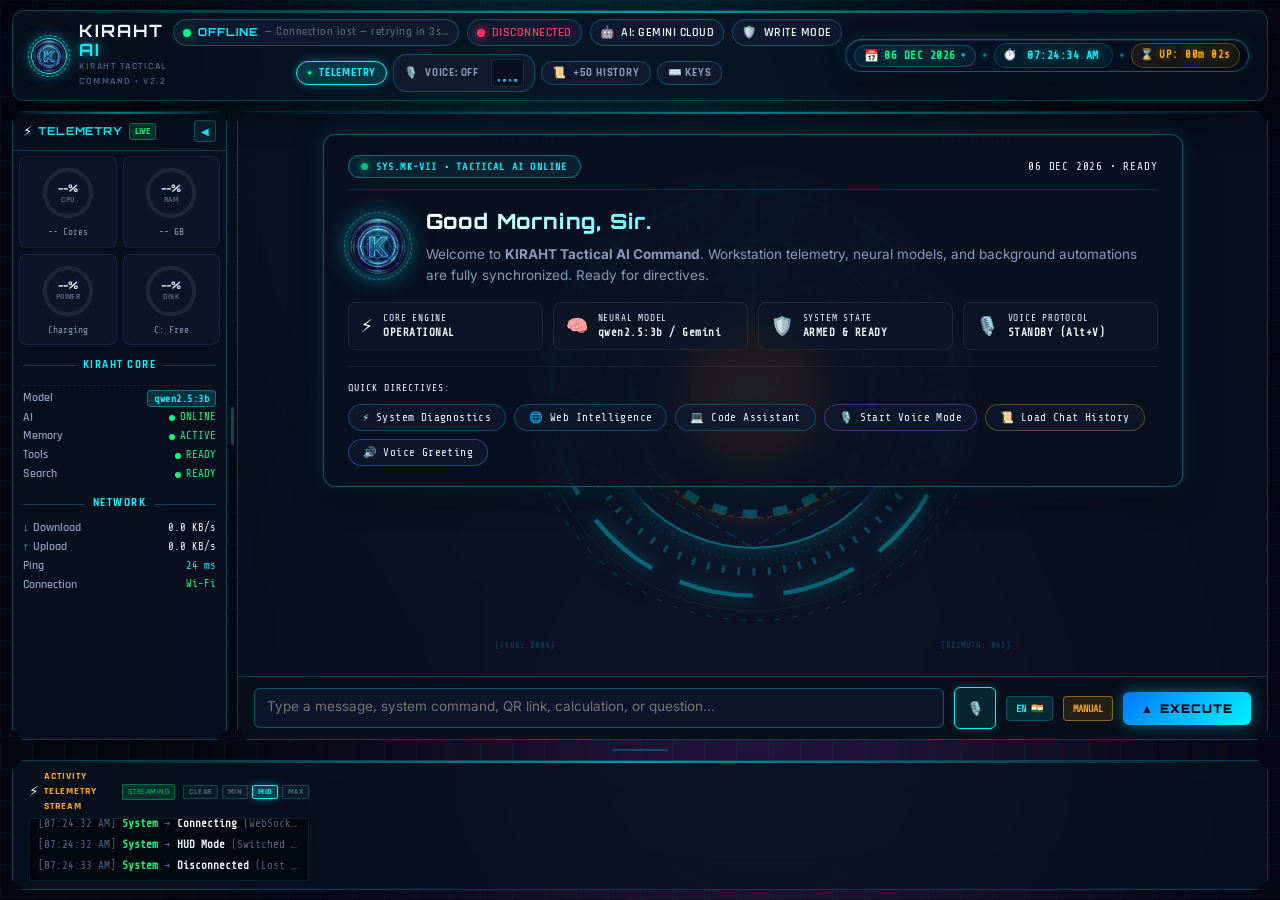
==== static/index.html @ 5a683ad3 "feat: v2.7.0 - 5 daily prayer times & reminders manager with chat alerts, logo in QR code center, gu" ====
<!DOCTYPE html>
<html lang="en">
<head>
  <meta charset="UTF-8">
  <meta name="viewport" content="width=device-width, initial-scale=1.0">
  <title>KIRAHT AI — Tactical Web HUD</title>
  <link rel="preconnect" href="https://fonts.googleapis.com">
  <link rel="preconnect" href="https://fonts.gstatic.com" crossorigin>
  <link href="https://fonts.googleapis.com/css2?family=Orbitron:wght@500;700;900&family=Rajdhani:wght@500;600;700&family=Inter:wght@300;400;500;600&family=Share+Tech+Mono&display=swap" rel="stylesheet">
  <link rel="stylesheet" href="/static/css/hud.css?v=4.0">
  <link rel="icon" type="image/png" href="/static/img/kiraht_ai_logo.png?v=4.0">
  <link rel="preload" as="image" href="/static/img/user_avatar.jpg">
</head>
<body class="cyber-hud">
  <!-- Futuristic Tactical Background -->
  <div class="hud-background">
    <div class="ambient-glow cyan-glow"></div>
    <div class="ambient-glow purple-glow"></div>
    <div class="cyber-grid"></div>
  </div>

  <div class="hud-container">
    <!-- ==================== 1. TACTICAL HEADER ==================== -->
    <header class="hud-header tactical-frame">
      <div class="header-left">
        <div class="core-logo">
          <div class="logo-image-wrap">
            <img src="/static/img/kiraht_ai_logo.png?v=4.0" alt="KIRAHT AI Logo" class="brand-logo-img">
          </div>
          <div class="logo-text">
            <h1 class="logo-title">KIRAHT <span class="accent-text">AI</span></h1>
            <span class="logo-subtitle">KIRAHT TACTICAL COMMAND • V2.2</span>
          </div>
        </div>
      </div>

      <div class="header-center">
        <!-- AI Core Status Pill -->
        <div class="status-pill" id="ai-status-pill">
          <span class="status-dot green-pulse" id="ai-status-dot"></span>
          <span class="status-state-text" id="status-state">READY</span>
          <span class="status-detail-text" id="status-detail">— Online</span>
        </div>
        <div class="status-pill" id="network-pill">
          <span class="status-dot green-pulse" id="network-dot"></span>
          <span class="status-label" id="network-status-text">ONLINE</span>
        </div>
        <div class="status-pill" id="engine-pill">
          <span class="status-icon">🤖</span>
          <span class="status-label" id="header-engine-text">AI: GEMINI CLOUD</span>
        </div>
        <div class="status-pill" id="security-pill">
          <span class="status-icon">🛡️</span>
          <span class="status-label" id="security-mode-text">WRITE MODE</span>
        </div>

        <!-- Sidebar Quick Toggles for Half-Screen / Responsive Flexibility -->
        <div class="hud-sidebar-toggles">
          <button id="toggle-telemetry-btn" class="hud-nav-toggle-btn active" title="Toggle Telemetry Sidebar (Alt+T)">
            <span class="toggle-dot">●</span> TELEMETRY
          </button>
          <button id="btn-voice-mode" class="hud-nav-toggle-btn" title="Toggle KIRAHT Voice Mode (Alt+S)">
            <span class="mode-icon">🎙️</span> <span id="nav-voice-text">VOICE: OFF</span>
            <span class="equalizer-bars" id="equalizer-bars">
              <span class="bar bar-1"></span>
              <span class="bar bar-2"></span>
              <span class="bar bar-3"></span>
              <span class="bar bar-4"></span>
            </span>
          </button>
          <div class="history-controls-group" style="display:inline-flex; align-items:center; gap:3px;">
            <button id="btn-load-history" class="hud-nav-toggle-btn" title="Load Previous 50 Chat Messages (Alt+H)">
              📜 <span id="nav-history-text">+50 HISTORY</span> <span class="nav-badge" id="nav-history-count" style="display:none; margin-left:3px; font-size:10px; background:rgba(0,243,255,0.25); padding:1px 5px; border-radius:10px; border:1px solid #00f3ff;">0</span>
            </button>
            <button id="btn-collapse-history" class="hud-nav-toggle-btn" title="Collapse/Hide 50 Past Messages" style="display:none; padding: 4px 8px; font-size: 11px;">
              ➖ 50
            </button>
          </div>
          <button id="btn-shortcuts-modal" class="hud-nav-toggle-btn" title="Tactical Keyboard Shortcuts (F1)">
            ⌨️ KEYS
          </button>
        </div>
      </div>

      <div class="header-right" id="header-right-zone">
        <div class="clock-date-pill" id="clock-date-pill">
          <!-- Module 1: Date & Interactive Calendar Dropdown Trigger -->
          <button class="pill-date-btn" id="btn-toggle-calendar" title="Click to view tactical calendar" type="button">
            <span class="pill-calendar-icon">📅</span>
            <span class="hud-date" id="hud-date">-- --- ----</span>
            <span class="pill-cal-arrow" id="pill-cal-arrow">▾</span>
          </button>

          <span class="pill-divider-dot">◆</span>

          <!-- Module 2: Live Time with ⏱️ Stopwatch Emoji -->
          <div class="pill-segment pill-time-segment" title="Current Local Time">
            <span class="pill-segment-icon">⏱️</span>
            <span class="hud-clock" id="hud-clock">--:--:-- --</span>
          </div>

          <span class="pill-divider-dot">◆</span>

          <!-- Module 3: Active Session Uptime with ⌛ Hourglass Emoji -->
          <div class="pill-segment pill-uptime-segment" title="KIRAHT Active Session Uptime">
            <span class="pill-segment-icon uptime-icon">⌛</span>
            <span class="hud-uptime-badge" id="hud-uptime">UP: 00m 00s</span>
          </div>
        </div>
      </div>
    </header>

    <!-- Micro Tactical Dropdown Calendar & Reminders/Prayer Popup (High Stack Layer) -->
    <div class="hud-calendar-popup" id="hud-calendar-popup" style="display: none;">
      <!-- Popup Header Tabs -->
      <div class="hud-popup-tab-bar">
        <button class="popup-tab-btn active" id="tab-btn-calendar" type="button">
          <span>📅</span> CALENDAR
        </button>
        <button class="popup-tab-btn" id="tab-btn-reminders" type="button">
          <span>🕌</span> PRAYER & REMINDERS
        </button>
      </div>

      <!-- TAB 1: CALENDAR VIEW -->
      <div class="popup-tab-content active" id="tab-content-calendar">
        <div class="calendar-card-header">
          <button class="cal-nav-btn" id="cal-prev-month" title="Previous Month" type="button">◀</button>
          <div class="cal-month-title-wrap">
            <span class="cal-month-title" id="cal-month-title">OCTOBER 2026</span>
          </div>
          <button class="cal-nav-btn" id="cal-next-month" title="Next Month" type="button">▶</button>
        </div>
        <div class="calendar-weekdays">
          <span>MO</span><span>TU</span><span>WE</span><span>TH</span><span>FR</span><span>SA</span><span>SU</span>
        </div>
        <div class="calendar-days-grid" id="cal-days-grid">
          <!-- Dynamically populated days -->
        </div>
        <div class="calendar-card-footer">
          <button class="cal-today-btn" id="cal-btn-today" title="Jump to today" type="button">TODAY</button>
          <span class="cal-today-text" id="cal-today-text">-- --- ----</span>
        </div>
      </div>

      <!-- TAB 2: 5 PRAYER TIMES & REMINDERS VIEW -->
      <div class="popup-tab-content" id="tab-content-reminders">
        <!-- 5 Prayer Times Section -->
        <div class="reminders-section">
          <div class="reminders-section-title">
            <span>🕌</span> 5 DAILY PRAYER TIMES
          </div>
          <div class="prayer-times-list" id="prayer-times-list">
            <!-- Dynamic prayer rows -->
          </div>
          <button class="btn-save-prayers" id="btn-save-prayers" type="button">
            💾 SAVE PRAYER SCHEDULE
          </button>
        </div>

        <!-- Custom Events & Reminders Section -->
        <div class="reminders-section custom-reminders-section">
          <div class="reminders-section-title">
            <span>⏰</span> UPCOMING REMINDERS & EVENTS
          </div>
          <div class="custom-reminders-list" id="custom-reminders-list">
            <!-- Dynamic custom reminders list -->
          </div>
          <div class="add-reminder-form">
            <input type="text" id="new-rem-title" class="rem-input-text" placeholder="Reminder / Event title..." maxlength="60">
            <div class="add-rem-row">
              <input type="time" id="new-rem-time" class="rem-input-time" value="10:00">
              <button class="btn-add-reminder" id="btn-add-reminder" type="button">➕ ADD EVENT</button>
            </div>
          </div>
        </div>
      </div>
    </div>

    <!-- ==================== 2. MAIN HUD VIEW (3 RESIZABLE COLUMNS) ==================== -->
    <main class="hud-main" id="hud-main">
      <!-- LEFT: RESIZABLE & COLLAPSIBLE TELEMETRY PANEL -->
      <aside class="panel left-panel tactical-frame" id="telemetry-panel">
        <div class="panel-header compact-header">
          <div class="panel-header-title-wrap">
            <span class="panel-icon">⚡</span>
            <h2 class="panel-title">TELEMETRY</h2>
            <span class="live-pulse-badge">LIVE</span>
          </div>
          <button class="panel-collapse-btn" id="btn-collapse-telemetry" title="Collapse Telemetry (Alt+T)">◀</button>
        </div>

        <div class="telemetry-scroll-body">
          <!-- 1. GAUGES: [ CPU ] [ RAM ] / [ POWER ] [ DISK ] -->
          <div class="telemetry-dials-grid">
            <!-- CPU Circular Dial -->
            <div class="circular-gauge-card" title="CPU Load">
              <div class="gauge-svg-wrap">
                <svg class="circular-meter" viewBox="0 0 100 100">
                  <circle class="meter-bg" cx="50" cy="50" r="40"></circle>
                  <circle class="meter-fill meter-cyan" id="cpu-circle" cx="50" cy="50" r="40" stroke-dasharray="251.2" stroke-dashoffset="251.2"></circle>
                </svg>
                <div class="gauge-inner">
                  <span class="gauge-val" id="cpu-percent">--%</span>
                  <span class="gauge-label">CPU</span>
                </div>
              </div>
              <div class="gauge-sub" id="cpu-subtext">-- Cores</div>
            </div>

            <!-- RAM Circular Dial -->
            <div class="circular-gauge-card" title="RAM Utilization">
              <div class="gauge-svg-wrap">
                <svg class="circular-meter" viewBox="0 0 100 100">
                  <circle class="meter-bg" cx="50" cy="50" r="40"></circle>
                  <circle class="meter-fill meter-purple" id="ram-circle" cx="50" cy="50" r="40" stroke-dasharray="251.2" stroke-dashoffset="251.2"></circle>
                </svg>
                <div class="gauge-inner">
                  <span class="gauge-val" id="ram-percent">--%</span>
                  <span class="gauge-label">RAM</span>
                </div>
              </div>
              <div class="gauge-sub" id="ram-subtext">-- GB</div>
            </div>

            <!-- POWER Circular Dial -->
            <div class="circular-gauge-card" title="Power & Battery Status">
              <div class="gauge-svg-wrap">
                <svg class="circular-meter" viewBox="0 0 100 100">
                  <circle class="meter-bg" cx="50" cy="50" r="40"></circle>
                  <circle class="meter-fill meter-green" id="bat-circle" cx="50" cy="50" r="40" stroke-dasharray="251.2" stroke-dashoffset="251.2"></circle>
                </svg>
                <div class="gauge-inner">
                  <span class="gauge-val" id="battery-percent">--%</span>
                  <span class="gauge-label">POWER</span>
                </div>
              </div>
              <div class="gauge-sub" id="battery-subtext">Charging</div>
            </div>

            <!-- DISK Storage Dial -->
            <div class="circular-gauge-card" title="Drive Storage">
              <div class="gauge-svg-wrap">
                <svg class="circular-meter" viewBox="0 0 100 100">
                  <circle class="meter-bg" cx="50" cy="50" r="40"></circle>
                  <circle class="meter-fill meter-amber" id="disk-circle" cx="50" cy="50" r="40" stroke-dasharray="251.2" stroke-dashoffset="251.2"></circle>
                </svg>
                <div class="gauge-inner">
                  <span class="gauge-val" id="disk-percent">--%</span>
                  <span class="gauge-label">DISK</span>
                </div>
              </div>
              <div class="gauge-sub" id="disk-subtext">C: Free</div>
            </div>
          </div>

          <!-- DIVIDER: KIRAHT CORE -->
          <div class="hud-telem-divider">
            <span class="divider-text">KIRAHT CORE</span>
          </div>

          <!-- 2. KIRAHT CORE SECTION -->
          <div class="telem-stats-section core-stats-section">
            <div class="telem-stat-row model-stat-row">
              <span class="stat-name">Model</span>
              <span class="stat-value model-badge-tag" id="core-model-name">qwen2.5:3b</span>
            </div>
            <div class="telem-stat-row">
              <span class="stat-name">AI</span>
              <span class="stat-value text-green" id="core-ai-status"><span class="telem-dot-mini green-pulse"></span> ONLINE</span>
            </div>
            <div class="telem-stat-row">
              <span class="stat-name">Memory</span>
              <span class="stat-value text-green" id="core-mem-status"><span class="telem-dot-mini green-pulse"></span> ACTIVE</span>
            </div>
            <div class="telem-stat-row">
              <span class="stat-name">Tools</span>
              <span class="stat-value text-green" id="core-tools-status"><span class="telem-dot-mini green-pulse"></span> READY</span>
            </div>
            <div class="telem-stat-row">
              <span class="stat-name">Search</span>
              <span class="stat-value text-green" id="core-search-status"><span class="telem-dot-mini green-pulse"></span> READY</span>
            </div>
          </div>

          <!-- DIVIDER: NETWORK -->
          <div class="hud-telem-divider">
            <span class="divider-text">NETWORK</span>
          </div>

          <!-- 3. NETWORK SECTION -->
          <div class="telem-stats-section">
            <div class="telem-stat-row">
              <span class="stat-name"><span class="stat-arrow arrow-down">↓</span> Download</span>
              <span class="stat-value" id="net-download">0.0 KB/s</span>
            </div>
            <div class="telem-stat-row">
              <span class="stat-name"><span class="stat-arrow arrow-up">↑</span> Upload</span>
              <span class="stat-value" id="net-upload">0.0 KB/s</span>
            </div>
            <div class="telem-stat-row">
              <span class="stat-name">Ping</span>
              <span class="stat-value text-cyan" id="net-ping">24 ms</span>
            </div>
            <div class="telem-stat-row">
              <span class="stat-name">Connection</span>
              <span class="stat-value text-green" id="net-connection">Wi-Fi</span>
            </div>
          </div>
        </div>
      </aside>

      <!-- RESIZER: LEFT SPLITTER -->
      <div class="panel-resizer resizer-left" id="resizer-left" title="Drag to resize Telemetry panel (Double-click to reset)">
        <div class="resizer-bar"></div>
      </div>

      <!-- CENTER: PRIMARY CHAT HERO (FULL HEIGHT, CLEANED) -->
      <section class="panel center-panel tactical-frame" id="center-panel">
        <!-- Chat Viewport Wrapper -->
        <div class="chat-viewport-wrapper">
          <!-- ==================== 3D RUNNING / ROLLING KIRAHT ARC REACTOR ==================== -->
          <div class="kiraht-reactor-core boot-spin-in" id="reactor-core">
            <!-- Outer HUD Reticle Coordinates & Brackets -->
            <div class="reactor-hud-brackets">
              <span class="hud-tag top-left">[SYS.MK-VII]</span>
              <span class="hud-tag top-right">[360° RETICLE]</span>
              <span class="hud-tag btm-left">[FLUX: 100%]</span>
              <span class="hud-tag btm-right">[AZIMUTH: 045]</span>
            </div>

            <!-- Authentic SVG Holographic Concentric Rings -->
            <svg class="reactor-svg-rings" viewBox="0 0 500 500">
              <defs>
                <radialGradient id="reactor-core-glow" cx="50%" cy="50%" r="50%">
                  <stop offset="0%" stop-color="#ff7700" stop-opacity="0.95" />
                  <stop offset="25%" stop-color="#ffaa00" stop-opacity="0.65" />
                  <stop offset="55%" stop-color="#0088ff" stop-opacity="0.35" />
                  <stop offset="80%" stop-color="#0044aa" stop-opacity="0.12" />
                  <stop offset="100%" stop-color="#000000" stop-opacity="0" />
                </radialGradient>
                <filter id="glow-cyan" x="-20%" y="-20%" width="140%" height="140%">
                  <feGaussianBlur stdDeviation="4" result="blur" />
                  <feMerge>
                    <feMergeNode in="blur" />
                    <feMergeNode in="SourceGraphic" />
                  </feMerge>
                </filter>
              </defs>

              <!-- Layer 1: Outermost Concentric Tech Circle -->
              <circle cx="250" cy="250" r="236" class="svg-ring ring-outer-dashed" />
              <circle cx="250" cy="250" r="226" class="svg-ring ring-outer-thin" />

              <!-- Layer 2: 12-Segmented Heavy Power Arcs (Clockwise) -->
              <circle cx="250" cy="250" r="210" class="svg-ring ring-power-segments" />

              <!-- Layer 3: Radar Azimuth 72-Tick Dial (Counter-Clockwise) -->
              <circle cx="250" cy="250" r="185" class="svg-ring ring-radar-ticks" />
              <circle cx="250" cy="250" r="172" class="svg-ring ring-hash-marks" />

              <!-- Layer 4: Geometric Hexagonal Circuit Ring -->
              <polygon points="250,90 388,170 388,330 250,410 112,330 112,170" class="svg-poly ring-hex-circuit" />

              <!-- Layer 5: High-Speed Inner Turbine Teeth -->
              <circle cx="250" cy="250" r="125" class="svg-ring ring-turbine-teeth" />

              <!-- Sweeping Radar Scanner Beam -->
              <line x1="250" y1="250" x2="250" y2="24" class="radar-scan-line" />
            </svg>

            <!-- 3D Perspective Gyro Gimbal Stage (Tilted Rolling Rings) -->
            <div class="reactor-3d-gyro-stage">
              <div class="gyro-ring gyro-ring-outer"></div>
              <div class="gyro-ring gyro-ring-inner"></div>
            </div>

            <!-- Central Arc Reactor Epicenter (Audio Reactive Core) -->
            <div class="reactor-epicenter" id="reactor-epicenter">
              <div class="epicenter-voice-waves" id="epicenter-voice-waves">
                <div class="voice-wave-ring wave-1"></div>
                <div class="voice-wave-ring wave-2"></div>
                <div class="voice-wave-ring wave-3"></div>
              </div>
              <div class="epicenter-plasma-core" id="epicenter-plasma-core"></div>
              <div class="epicenter-pulse-ring" id="epicenter-pulse-ring"></div>
              <div class="epicenter-text-badge">
                <span class="core-symbol" id="core-symbol">⚡</span>
                <span class="core-title">KIRAHT</span>
                <span class="core-subtitle" id="core-subtitle">ARC REACTOR</span>
                <span class="core-status" id="core-status-text">SYS: ONLINE</span>
              </div>
            </div>
          </div>

          <!-- Foreground Chat Messages (Floats over the Core with Glass Backing) -->
          <div class="chat-viewport" id="chat-viewport">
            <!-- Tactical Holographic Welcome Hero Container -->
            <div class="tactical-welcome-hero" id="tactical-welcome-hero">
              <!-- Header with Tactical System Badge & Time -->
              <div class="welcome-header">
                <div class="welcome-badge">
                  <span class="welcome-pulse-dot"></span>
                  <span class="welcome-badge-text">SYS.MK-VII • TACTICAL AI ONLINE</span>
                </div>
                <div class="welcome-time-tag" id="welcome-live-date">TACTICAL HUD OPERATIONAL</div>
              </div>

              <!-- Main Hero Greeting -->
              <div class="welcome-main">
                <div class="welcome-avatar-wrap">
                  <img src="/static/img/kiraht_ai_logo.png?v=4.0" class="welcome-avatar-img" alt="KIRAHT Core">
                  <div class="welcome-avatar-glow"></div>
                </div>
                <div class="welcome-intro">
                  <h2 class="welcome-title" id="welcome-greeting-title">Good Evening, Sir.</h2>
                  <p class="welcome-desc">
                    Welcome to <strong class="text-cyan">KIRAHT Tactical AI Command</strong>. Workstation telemetry, neural models, and background automations are fully synchronized. Ready for directives.
                  </p>
                </div>
              </div>

              <!-- Readiness Telemetry Micro-Cards -->
              <div class="welcome-readiness-grid">
                <div class="readiness-card">
                  <span class="readiness-icon">⚡</span>
                  <div class="readiness-info">
                    <span class="readiness-label">Core Engine</span>
                    <span class="readiness-val text-green">OPERATIONAL</span>
                  </div>
                </div>
                <div class="readiness-card">
                  <span class="readiness-icon">🧠</span>
                  <div class="readiness-info">
                    <span class="readiness-label">Neural Model</span>
                    <span class="readiness-val text-cyan" id="welcome-active-model">qwen2.5:3b / Gemini</span>
                  </div>
                </div>
                <div class="readiness-card">
                  <span class="readiness-icon">🛡️</span>
                  <div class="readiness-info">
                    <span class="readiness-label">System State</span>
                    <span class="readiness-val text-green">ARMED &amp; READY</span>
                  </div>
                </div>
                <div class="readiness-card">
                  <span class="readiness-icon">🎙️</span>
                  <div class="readiness-info">
                    <span class="readiness-label">Voice Protocol</span>
                    <span class="readiness-val text-purple">STANDBY (Alt+V)</span>
                  </div>
                </div>
              </div>

              <!-- Interactive Tactical Quick Launch Chips -->
              <div class="welcome-actions-wrap">
                <span class="welcome-actions-label">QUICK DIRECTIVES:</span>
                <div class="welcome-chips-container">
                  <button class="welcome-chip" type="button" data-prompt="Run full system hardware diagnostics and report status.">
                    <span>⚡ System Diagnostics</span>
                  </button>
                  <button class="welcome-chip" type="button" data-prompt="Search the web for latest AI and technology news today.">
                    <span>🌐 Web Intelligence</span>
                  </button>
                  <button class="welcome-chip" type="button" data-prompt="Help me review and debug the code in my current workspace.">
                    <span>💻 Code Assistant</span>
                  </button>
                  <button class="welcome-chip chip-voice" type="button" id="welcome-chip-voice">
                    <span>🎙️ Start Voice Mode</span>
                  </button>
                  <button class="welcome-chip chip-history" type="button" id="welcome-chip-history">
                    <span>📜 Load Chat History</span>
                  </button>
                  <button class="welcome-chip chip-audio" type="button" id="welcome-chip-audio" title="Play Voice Greeting aloud">
                    <span>🔊 Voice Greeting</span>
                  </button>
                </div>
              </div>
            </div>
          </div>

          <!-- Floating Scroll-To-Bottom Button (ChatGPT Style ↓) -->
          <button class="chat-scroll-bottom-btn" id="btn-scroll-bottom" title="Scroll to bottom" style="display: none;">
            <span class="scroll-arrow">↓</span>
          </button>

          <!-- ==================== CENTRAL VOICE INTERFACE (VOICE MODE) ==================== -->
          <div class="central-voice-interface" id="central-voice-interface" style="display:none;">
            <!-- Top Voice HUD Tag -->
            <div class="voice-hud-header">
              <div class="voice-mode-badge">
                <span class="voice-badge-icon">🎙️</span>
                <span class="voice-badge-text">KIRAHT VOICE SYSTEM</span>
              </div>
              <div class="voice-engine-selector" title="Choose Voice Recognition Engine">
                <select id="voice-engine-select" class="voice-lang-select voice-engine-select">
                  <option value="offline" selected>⚡ Offline Whisper (Local / Brave)</option>
                  <option value="web_speech">🌐 Cloud Web Speech</option>
                </select>
              </div>
              <div class="voice-lang-selector" title="Select Speech Recognition Accent / Language">
                <select id="voice-lang-select" class="voice-lang-select">
                  <option value="en-IN" selected>🌐 EN-IN (India / Tanglish)</option>
                  <option value="en-US">🌐 EN-US (United States)</option>
                  <option value="ta-IN">🌐 TA-IN (Tamil / தமிழ்)</option>
                  <option value="en-GB">🌐 EN-GB (United Kingdom)</option>
                </select>
              </div>
              <div class="voice-audio-status" id="voice-audio-status">VOICE ENGINE READY</div>
            </div>

            <!-- Voice State Pipeline: IDLE -> LISTENING -> PROCESSING -> SPEAKING -->
            <div class="voice-state-pipeline" id="voice-state-pipeline">
              <div class="pipeline-step step-idle active" id="pipeline-idle">
                <div class="step-indicator-ring">
                  <span class="step-dot"></span>
                </div>
                <div class="step-meta">
                  <span class="step-number">01</span>
                  <span class="step-label">IDLE</span>
                </div>
              </div>
              <div class="pipeline-flow-arrow">➔</div>
              <div class="pipeline-step step-listening" id="pipeline-listening">
                <div class="step-indicator-ring">
                  <span class="step-dot"></span>
                </div>
                <div class="step-meta">
                  <span class="step-number">02</span>
                  <span class="step-label">LISTENING</span>
                </div>
              </div>
              <div class="pipeline-flow-arrow">➔</div>
              <div class="pipeline-step step-processing" id="pipeline-processing">
                <div class="step-indicator-ring">
                  <span class="step-dot"></span>
                </div>
                <div class="step-meta">
                  <span class="step-number">03</span>
                  <span class="step-label">PROCESSING</span>
                </div>
              </div>
              <div class="pipeline-flow-arrow">➔</div>
              <div class="pipeline-step step-speaking" id="pipeline-speaking">
                <div class="step-indicator-ring">
                  <span class="step-dot"></span>
                </div>
                <div class="step-meta">
                  <span class="step-number">04</span>
                  <span class="step-label">SPEAKING</span>
                </div>
              </div>
            </div>

            <!-- Dynamic Voice Live Readout Cards (Holographic user speech & KIRAHT response) -->
            <div class="voice-live-readout" id="voice-live-readout">
              <div class="live-speech-card user-speech-card" id="user-speech-card">
                <div class="speech-card-header">
                  <span class="speech-actor-icon">👤</span>
                  <span class="speech-actor-name">YOU SPOKE</span>
                  <span class="speech-live-tag" id="user-speech-status">IDLE</span>
                </div>
                <div class="speech-card-body" id="voice-user-text">
                  "Say 'Open WhatsApp', 'Open Chrome', or 'Search YouTube for [query]'..."
                </div>
              </div>

              <div class="live-speech-card kiraht-speech-card" id="kiraht-speech-card">
                <div class="speech-card-header">
                  <span class="speech-actor-icon">⚡</span>
                  <span class="speech-actor-name">KIRAHT RESPONSE</span>
                  <span class="speech-live-tag" id="kiraht-speech-status">READY</span>
                </div>
                <div class="speech-card-body" id="voice-kiraht-text">
                  "Online and listening, Sir. Voice interface engaged."
                </div>
              </div>
            </div>

            <!-- Central Voice Tactical Control Bar -->
            <div class="voice-tactical-controls" id="voice-tactical-controls">
              <button class="voice-action-btn btn-mic-toggle active" id="btn-central-mic" title="Toggle Microphone (Alt+V)">
                <span class="action-btn-icon">🎙️</span>
                <span class="action-btn-text" id="central-mic-text">MIC ACTIVE</span>
                <span class="btn-ripple-wave"></span>
              </button>
              <button class="voice-action-btn btn-voice-interrupt" id="btn-central-interrupt" title="Interrupt KIRAHT / Stop (Esc)">
                <span class="action-btn-icon">⏹</span>
                <span class="action-btn-text">INTERRUPT</span>
              </button>
              <button class="voice-action-btn btn-voice-test" id="btn-voice-test" title="Self-Test Audio Speakers & Speech Synthesis">
                <span class="action-btn-icon">🔊</span>
                <span class="action-btn-text">AUDIO TEST</span>
              </button>
              <button class="voice-action-btn btn-return-chat" id="btn-return-chat" title="Switch to Normal Chat Mode">
                <span class="action-btn-icon">💬</span>
                <span class="action-btn-text">CHAT MODE</span>
              </button>
            </div>
          </div>
        </div>

        <!-- Chat Input Form (Shown in Chat Mode, hidden/minimized in Voice Mode) -->
        <div class="chat-input-bar" id="chat-input-bar">
          <textarea
            id="chat-input"
            class="chat-textarea"
            placeholder="Type a message, system command, QR link, calculation, or question..."
            rows="1"
          ></textarea>
          <button id="btn-mic" class="btn-mic" title="Voice Input / Speech Recognition (Alt+V or Click to Speak)">
            <span class="mic-icon">🎙️</span>
            <span class="mic-wave-pulse"></span>
          </button>
          <button id="btn-voice-lang-chip" class="input-ctrl-chip" title="Toggle Recognition Language: English (EN) / தமிழ் (TA)" type="button">
            <span id="voice-lang-label">EN</span>
          </button>
          <button id="btn-auto-send-chip" class="input-ctrl-chip chip-off" title="Toggle Auto-Transmit: MANUAL (review text before sending, avoids classroom noise) / AUTO" type="button">
            <span id="auto-send-label">MANUAL</span>
          </button>
          <button id="btn-send" class="btn-send" title="Execute Directive (Enter)">
            <span class="send-text">EXECUTE</span>
            <span class="send-arrow">➔</span>
          </button>
        </div>
      </section>
    </main>

    <!-- RESIZER: HORIZONTAL BOTTOM SPLITTER (DRAG UP/DOWN TO RESIZE FOOTER CONSOLE) -->
    <div class="panel-resizer resizer-bottom" id="resizer-bottom" title="Drag to resize Activity Telemetry Console (Double-click to reset)">
      <div class="resizer-bar-horizontal"></div>
    </div>

    <!-- ==================== 3. BOTTOM HUD: ACTIVITY TELEMETRY CONSOLE ==================== -->
    <footer class="hud-footer tactical-frame" id="hud-footer">
      <!-- Real-Time Activity & Tool Log (Full-Width Tactical Terminal) -->
      <div class="activity-log-bar">
        <div class="activity-log-header">
          <div class="activity-log-header-left">
            <span class="activity-icon">⚡</span>
            <span class="activity-title">ACTIVITY TELEMETRY STREAM</span>
            <span class="log-indicator live-pulse">STREAMING</span>
          </div>
          <div class="activity-log-controls">
            <button id="btn-log-clear" class="log-ctrl-btn" title="Clear Event Log">CLEAR</button>
            <button id="btn-log-min" class="log-ctrl-btn" title="Compact View (65px)">MIN</button>
            <button id="btn-log-mid" class="log-ctrl-btn active" title="Standard View (130px)">MID</button>
            <button id="btn-log-max" class="log-ctrl-btn" title="Expanded Terminal (240px)">MAX</button>
          </div>
        </div>
        <div class="activity-log-stream" id="activity-log-stream">
          <div class="activity-entry">
            <span class="log-time">[Init]</span>
            <span class="log-actor actor-system">System</span>
            <span class="log-arrow">➔</span>
            <span class="log-action">Tactical HUD Online</span>
            <span class="log-detail">(KIRAHT 3D Arc Reactor Synchronized)</span>
          </div>
        </div>
      </div>
    </footer>
  </div>

  <!-- TACTICAL KEYBOARD SHORTCUTS MODAL OVERLAY -->
  <div class="hud-modal-backdrop" id="shortcuts-modal" style="display: none;">
    <div class="hud-modal-card tactical-frame">
      <div class="hud-modal-header">
        <div class="hud-modal-title">
          <span class="modal-icon">⌨️</span>
          <span>TACTICAL KEYBOARD SHORTCUTS</span>
        </div>
        <button class="hud-modal-close" id="btn-close-shortcuts" title="Close (Esc or F1)">✖</button>
      </div>
      <div class="hud-modal-body">
        <div class="shortcuts-category-title">
          <span>🖥️ CATEGORY 1: WEB HUD SHORTCUTS (Inside Browser)</span>
        </div>
        <div class="shortcuts-grid">
          <div class="shortcut-item">
            <span class="shortcut-keys"><kbd>F1</kbd></span>
            <span class="shortcut-desc">Toggle This Shortcuts Cheat-Sheet</span>
          </div>
          <div class="shortcut-item">
            <span class="shortcut-keys"><kbd>Ctrl</kbd> + <kbd>K</kbd></span>
            <span class="shortcut-desc">Focus Chat Input Box</span>
          </div>
          <div class="shortcut-item">
            <span class="shortcut-keys"><kbd>Ctrl</kbd> + <kbd>Shift</kbd> + <kbd>S</kbd></span>
            <span class="shortcut-desc">Instant Screenshot Capture</span>
          </div>
          <div class="shortcut-item">
            <span class="shortcut-keys"><kbd>Ctrl</kbd> + <kbd>L</kbd></span>
            <span class="shortcut-desc">Fresh Screen Session (Safe, Never Deletes JSON)</span>
          </div>
          <div class="shortcut-item">
            <span class="shortcut-keys"><kbd>Esc</kbd></span>
            <span class="shortcut-desc">Close Cheat-Sheet / Blur Chat Box</span>
          </div>
          <div class="shortcut-item">
            <span class="shortcut-keys"><kbd>Alt</kbd> + <kbd>1</kbd> .. <kbd>5</kbd></span>
            <span class="shortcut-desc">Status, Chrome, VS Code, TaskMgr, Screenshot</span>
          </div>
          <div class="shortcut-item">
            <span class="shortcut-keys"><kbd>Alt</kbd> + <kbd>M</kbd></span>
            <span class="shortcut-desc">Cycle Bottom Console Height (MIN / MID / MAX)</span>
          </div>
          <div class="shortcut-item">
            <span class="shortcut-keys"><kbd>Alt</kbd> + <kbd>H</kbd></span>
            <span class="shortcut-desc">Load / Toggle Previous Conversation History</span>
          </div>
          <div class="shortcut-item">
            <span class="shortcut-keys"><kbd>Alt</kbd> + <kbd>T</kbd></span>
            <span class="shortcut-desc">Toggle Left Telemetry Sidebar</span>
          </div>
          <div class="shortcut-item">
            <span class="shortcut-keys"><kbd>Alt</kbd> + <kbd>V</kbd></span>
            <span class="shortcut-desc">Voice Input / Speech Recognition (Mic)</span>
          </div>
          <div class="shortcut-item">
            <span class="shortcut-keys"><kbd>Alt</kbd> + <kbd>S</kbd></span>
            <span class="shortcut-desc">Toggle KIRAHT Voice Mode (Voice Interface & Speech)</span>
          </div>
        </div>

        <div class="shortcuts-category-title cat-global">
          <span>🌐 CATEGORY 2: GLOBAL SYSTEM HOTKEYS (Windows-la Endha App-la Irundhalum)</span>
        </div>
        <div class="shortcuts-grid cat-global-grid">
          <div class="shortcut-item">
            <span class="shortcut-keys"><kbd>F9</kbd> &nbsp;/&nbsp; <kbd>Win</kbd> + <kbd>Shift</kbd> + <kbd>K</kbd> &nbsp;/&nbsp; <kbd>Ctrl</kbd> + <kbd>Alt</kbd> + <kbd>K</kbd></span>
            <span class="shortcut-desc">Bring KIRAHT AI HUD to Front (From Any Window / App)</span>
          </div>
          <div class="shortcut-item">
            <span class="shortcut-keys"><kbd>F10</kbd> &nbsp;/&nbsp; <kbd>Win</kbd> + <kbd>Shift</kbd> + <kbd>D</kbd> &nbsp;/&nbsp; <kbd>Ctrl</kbd> + <kbd>Alt</kbd> + <kbd>D</kbd></span>
            <span class="shortcut-desc">Global Hardware Diagnostic Toast & Audio Chime</span>
          </div>
          <div class="shortcut-item">
            <span class="shortcut-keys"><kbd>F8</kbd> &nbsp;/&nbsp; <kbd>Ctrl</kbd> + <kbd>Alt</kbd> + <kbd>S</kbd> &nbsp;/&nbsp; <kbd>Win</kbd> + <kbd>Alt</kbd> + <kbd>S</kbd></span>
            <span class="shortcut-desc">Global Instant Screen Capture & Notification</span>
          </div>
        </div>
      </div>
    </div>
  </div>

  <script src="/static/js/hud.js?v=4.0"></script>
</body>
</html>
---- static/css/hud.css ----
/* ==========================================================================
   KIRAHT AI — Tactical Sci-Fi Web HUD
   Inspired by Stark Industries & Cyberpunk Command Center aesthetics.
   Features 3D Running Arc Reactor Core, Chamfered Tactical Panels,
   Circular Telemetry Dials, and High-Impact Quick Action Tiles.
   ========================================================================== */

:root {
  --bg-primary: #040711;
  --bg-panel: rgba(10, 17, 32, 0.78);
  --bg-card: rgba(15, 24, 46, 0.72);
  --bg-card-hover: rgba(22, 36, 68, 0.88);

  --border-cyan: rgba(0, 243, 255, 0.22);
  --border-cyan-bright: #00f3ff;
  --border-blue: #0077fe;
  --border-dim: rgba(255, 255, 255, 0.07);

  --accent-cyan: #00f3ff;
  --accent-blue: #0088ff;
  --accent-green: #00ff88;
  --accent-amber: #ffaa00;
  --accent-purple: #a855f7;
  --accent-red: #ff3366;

  --text-primary: #f0f6fc;
  --text-secondary: #8b9bb4;
  --text-muted: #52637a;
  --text-cyan: #5ef3ff;

  --font-display: 'Orbitron', -apple-system, sans-serif;
  --font-header: 'Rajdhani', -apple-system, sans-serif;
  --font-body: 'Inter', system-ui, sans-serif;
  --font-mono: 'Share Tech Mono', 'JetBrains Mono', monospace;

  --glow-cyan: 0 0 16px rgba(0, 243, 255, 0.4);
  --glow-core: 0 0 35px rgba(0, 243, 255, 0.6);
  --glow-green: 0 0 12px rgba(0, 255, 136, 0.45);
}

* {
  margin: 0;
  padding: 0;
  box-sizing: border-box;
}

body.cyber-hud {
  background-color: var(--bg-primary);
  color: var(--text-primary);
  font-family: var(--font-body);
  font-size: 13.5px;
  line-height: 1.5;
  height: 100vh;
  overflow: hidden;
  position: relative;
  user-select: none;
}

/* Background grid & ambient tactical glow */
.hud-background {
  position: fixed;
  inset: 0;
  pointer-events: none;
  z-index: 0;
  overflow: hidden;
}

.cyber-grid {
  position: absolute;
  inset: 0;
  background-image: 
    linear-gradient(rgba(0, 243, 255, 0.035) 1px, transparent 1px),
    linear-gradient(90deg, rgba(0, 243, 255, 0.035) 1px, transparent 1px);
  background-size: 32px 32px;
  opacity: 0.85;
}

.ambient-glow {
  position: absolute;
  border-radius: 50%;
  filter: blur(140px);
  opacity: 0.2;
}

.cyan-glow {
  top: -120px;
  left: 25%;
  width: 550px;
  height: 550px;
  background: var(--accent-cyan);
}

.purple-glow {
  bottom: -150px;
  right: 15%;
  width: 650px;
  height: 650px;
  background: var(--accent-purple);
}

/* Tactical Chamfered Frame (45-degree cut corners from sci-fi references) */
.tactical-frame {
  background: var(--bg-panel);
  backdrop-filter: blur(18px);
  -webkit-backdrop-filter: blur(18px);
  border: 1px solid var(--border-cyan);
  box-shadow: 0 8px 32px 0 rgba(0, 0, 0, 0.5);
  clip-path: polygon(
    0 10px, 10px 0,
    calc(100% - 10px) 0, 100% 10px,
    100% calc(100% - 10px), calc(100% - 10px) 100%,
    10px 100%, 0 calc(100% - 10px)
  );
  position: relative;
}

.tactical-frame::after {
  content: '';
  position: absolute;
  top: 0; left: 0; right: 0;
  height: 2px;
  background: linear-gradient(90deg, transparent, var(--accent-cyan), transparent);
  opacity: 0.6;
}

/* Main Layout Grid */
.hud-container {
  position: relative;
  z-index: 1;
  display: flex;
  flex-direction: column;
  height: 100vh;
  padding: 10px 12px;
  gap: 10px;
}

/* ==================== 1. TACTICAL HEADER ==================== */
.hud-header {
  display: flex;
  justify-content: space-between;
  align-items: center;
  padding: 8px 18px;
  min-height: 50px;
}

.hud-header.tactical-frame {
  clip-path: none !important;
  border-radius: 12px;
  overflow: visible !important;
  position: relative;
  z-index: 1000;
}

.header-left {
  display: flex;
  align-items: center;
}

.core-logo {
  display: flex;
  align-items: center;
  gap: 12px;
}

.logo-image-wrap {
  width: 36px;
  height: 36px;
  border-radius: 50% !important;
  border: 1.5px solid var(--accent-cyan);
  box-shadow: 0 0 14px rgba(0, 243, 255, 0.55);
  display: flex;
  align-items: center;
  justify-content: center;
  background: rgba(0, 243, 255, 0.08);
  position: relative;
  flex-shrink: 0;
  transition: transform 0.25s ease, box-shadow 0.25s ease;
}

/* Circular Rotating HUD Ring Outer Border */
.logo-image-wrap::before {
  content: '';
  position: absolute;
  inset: -4px;
  border-radius: 50%;
  border: 1.5px dashed rgba(0, 243, 255, 0.65);
  animation: rotate-cw 20s linear infinite;
  pointer-events: none;
}

.logo-image-wrap:hover {
  transform: scale(1.08);
  box-shadow: 0 0 22px rgba(0, 243, 255, 0.85);
}

.brand-logo-img {
  width: 100%;
  height: 100%;
  object-fit: cover;
  border-radius: 50% !important;
  display: block;
}

.logo-text {
  display: flex;
  flex-direction: column;
}

.logo-title {
  font-family: var(--font-display);
  font-size: 17px;
  letter-spacing: 2px;
  color: var(--text-primary);
  margin: 0;
  line-height: 1.1;
}

.accent-text {
  color: var(--accent-cyan);
  text-shadow: 0 0 12px rgba(0, 243, 255, 0.8);
}

.logo-subtitle {
  font-family: var(--font-header);
  font-size: 10px;
  letter-spacing: 1.5px;
  color: var(--text-muted);
  font-weight: 600;
}

.header-center {
  display: flex;
  align-items: center;
  gap: 8px;
  flex-wrap: wrap;
  justify-content: center;
}

.status-pill {
  display: flex;
  align-items: center;
  gap: 7px;
  padding: 4px 9px;
  background: rgba(18, 28, 50, 0.8);
  border: 1px solid rgba(0, 243, 255, 0.25);
  border-radius: 14px;
  font-family: var(--font-header);
  font-size: 11.5px;
  font-weight: 600;
  letter-spacing: 0.5px;
}

.status-dot {
  width: 8px;
  height: 8px;
  border-radius: 50%;
  background: var(--accent-green);
  box-shadow: var(--glow-green);
}

.green-pulse {
  animation: pulse-green 2s infinite;
}

@keyframes pulse-green {
  0% { transform: scale(0.95); box-shadow: 0 0 0 0 rgba(0, 255, 136, 0.7); }
  70% { transform: scale(1.15); box-shadow: 0 0 0 6px rgba(0, 255, 136, 0); }
  100% { transform: scale(0.95); box-shadow: 0 0 0 0 rgba(0, 255, 136, 0); }
}

/* Sidebar Header Quick Toggles */
.hud-sidebar-toggles {
  display: flex;
  align-items: center;
  gap: 6px;
  margin-left: 4px;
}

.hud-nav-toggle-btn {
  display: flex;
  align-items: center;
  gap: 6px;
  padding: 4px 10px;
  background: rgba(18, 28, 50, 0.85);
  border: 1px solid rgba(0, 243, 255, 0.25);
  border-radius: 14px;
  color: var(--text-secondary);
  font-family: var(--font-header);
  font-size: 11px;
  font-weight: 700;
  letter-spacing: 0.8px;
  cursor: pointer;
  transition: all 0.2s ease;
}

.hud-nav-toggle-btn:hover {
  background: rgba(0, 243, 255, 0.15);
  color: var(--text-cyan);
  border-color: var(--accent-cyan);
}

.hud-nav-toggle-btn.active {
  background: rgba(0, 243, 255, 0.16);
  color: var(--accent-cyan);
  border-color: var(--accent-cyan);
  box-shadow: 0 0 10px rgba(0, 243, 255, 0.3);
}

.toggle-dot {
  font-size: 8px;
  color: var(--accent-green);
  text-shadow: 0 0 6px var(--accent-green);
  transition: color 0.2s ease;
}

.hud-nav-toggle-btn:not(.active) .toggle-dot {
  color: var(--text-muted);
  text-shadow: none;
}

.header-right {
  display: flex;
  align-items: center;
  position: relative;
  z-index: 100;
}

/* Dedicated Monospace Pill Container (Zero Jitter / Shift) */
.clock-date-pill {
  display: flex;
  align-items: center;
  gap: 6px;
  padding: 3px 8px;
  border-radius: 22px;
  background: linear-gradient(135deg, rgba(8, 22, 42, 0.95) 0%, rgba(2, 10, 24, 0.98) 100%);
  border: 1px solid rgba(0, 243, 255, 0.35);
  box-shadow: 0 4px 20px rgba(0, 0, 0, 0.7), 0 0 16px rgba(0, 243, 255, 0.15), inset 0 1px 0 rgba(255, 255, 255, 0.1);
  font-family: var(--font-mono);
  font-variant-numeric: tabular-nums;
  white-space: nowrap;
  flex-shrink: 0;
  transition: all 0.25s ease;
}

.clock-date-pill:hover {
  border-color: rgba(0, 243, 255, 0.6);
  box-shadow: 0 4px 24px rgba(0, 0, 0, 0.8), 0 0 22px rgba(0, 243, 255, 0.3), inset 0 1px 0 rgba(255, 255, 255, 0.15);
}

/* Module 1: Interactive Date Trigger Button */
.pill-date-btn {
  background: rgba(0, 243, 255, 0.06);
  border: 1px solid rgba(0, 243, 255, 0.22);
  cursor: pointer;
  display: flex;
  align-items: center;
  gap: 5px;
  padding: 3px 9px;
  border-radius: 14px;
  transition: all 0.2s ease;
  user-select: none;
}

.pill-date-btn:hover {
  background: rgba(0, 243, 255, 0.14);
  border-color: rgba(0, 243, 255, 0.45);
  box-shadow: 0 0 10px rgba(0, 243, 255, 0.25);
}

.pill-date-btn.active {
  background: rgba(0, 243, 255, 0.22);
  border-color: var(--accent-cyan);
  box-shadow: 0 0 14px rgba(0, 243, 255, 0.45);
}

.pill-calendar-icon {
  font-size: 12px;
  transition: transform 0.2s ease;
}

.pill-date-btn:hover .pill-calendar-icon {
  transform: scale(1.15);
}

.hud-date {
  font-family: var(--font-mono);
  font-size: 11px;
  font-weight: 700;
  color: var(--accent-green);
  letter-spacing: 0.5px;
  font-variant-numeric: tabular-nums;
  text-shadow: 0 0 8px rgba(0, 255, 170, 0.4);
}

.pill-cal-arrow {
  font-size: 9px;
  color: rgba(0, 243, 255, 0.7);
  transition: transform 0.25s cubic-bezier(0.16, 1, 0.3, 1);
  display: inline-block;
  line-height: 1;
}

.pill-date-btn.active .pill-cal-arrow {
  transform: rotate(180deg);
  color: var(--accent-cyan);
}

/* Cyber Diamonds Divider */
.pill-divider-dot {
  color: rgba(0, 243, 255, 0.45);
  font-size: 7px;
  user-select: none;
  padding: 0 1px;
  text-shadow: 0 0 6px rgba(0, 243, 255, 0.5);
}

/* Generic Pill Segment */
.pill-segment {
  display: inline-flex;
  align-items: center;
  gap: 5px;
  padding: 3px 8px;
  border-radius: 14px;
  user-select: none;
  transition: all 0.2s ease;
}

.pill-segment-icon {
  font-size: 11px;
  display: inline-flex;
  align-items: center;
  justify-content: center;
}

/* Module 2: Live Time Segment (⏱️) */
.pill-time-segment {
  background: rgba(0, 243, 255, 0.05);
  border: 1px solid rgba(0, 243, 255, 0.2);
}

.pill-time-segment:hover {
  background: rgba(0, 243, 255, 0.1);
  border-color: rgba(0, 243, 255, 0.4);
  box-shadow: 0 0 10px rgba(0, 243, 255, 0.2);
}

.hud-clock {
  font-family: var(--font-mono);
  font-size: 11.5px;
  color: var(--accent-cyan);
  letter-spacing: 0.5px;
  font-weight: 800;
  font-variant-numeric: tabular-nums;
  display: inline-block;
  min-width: 82px;
  text-align: center;
  text-shadow: 0 0 10px rgba(0, 243, 255, 0.6);
}

/* Module 3: Active Session Uptime (⌛) */
.pill-uptime-segment {
  background: rgba(255, 170, 0, 0.08);
  border: 1px solid rgba(255, 170, 0, 0.32);
}

.pill-uptime-segment:hover {
  background: rgba(255, 170, 0, 0.15);
  border-color: rgba(255, 170, 0, 0.55);
  box-shadow: 0 0 10px rgba(255, 170, 0, 0.25);
}

.uptime-icon {
  animation: uptime-hourglass 4s ease-in-out infinite alternate;
}

@keyframes uptime-hourglass {
  0% { transform: scale(1); }
  50% { transform: scale(1.15); }
  100% { transform: scale(1); }
}

.hud-uptime-badge {
  font-family: var(--font-mono);
  font-size: 10.5px;
  color: #ffaa00;
  font-weight: 700;
  letter-spacing: 0.5px;
  font-variant-numeric: tabular-nums;
  display: inline-block;
  min-width: 72px;
  text-align: center;
  text-shadow: 0 0 8px rgba(255, 170, 0, 0.45);
}

/* ==================== MICRO TACTICAL DROPDOWN CALENDAR (FIGMA STYLE) ==================== */
.hud-calendar-popup {
  position: fixed;
  width: 325px;
  background: linear-gradient(145deg, rgba(6, 18, 38, 0.98) 0%, rgba(2, 10, 24, 0.99) 100%);
  backdrop-filter: blur(25px);
  -webkit-backdrop-filter: blur(25px);
  border: 1px solid rgba(0, 243, 255, 0.45);
  border-radius: 16px;
  box-shadow: 0 20px 50px rgba(0, 0, 0, 0.92), 0 0 30px rgba(0, 243, 255, 0.25), inset 0 1px 0 rgba(255, 255, 255, 0.12);
  padding: 14px;
  z-index: 999999 !important;
  animation: cal-pop-in 0.22s cubic-bezier(0.16, 1, 0.3, 1) forwards;
  user-select: none;
}

@keyframes cal-pop-in {
  0% {
    opacity: 0;
    transform: translateY(-8px) scale(0.96);
  }
  100% {
    opacity: 1;
    transform: translateY(0) scale(1);
  }
}

.calendar-card-header {
  display: flex;
  align-items: center;
  justify-content: space-between;
  margin-bottom: 10px;
  padding-bottom: 8px;
  border-bottom: 1px solid rgba(0, 243, 255, 0.2);
}

.cal-month-title-wrap {
  text-align: center;
}

.cal-month-title {
  font-family: var(--font-header);
  font-size: 12px;
  font-weight: 800;
  color: var(--text-primary);
  letter-spacing: 1.5px;
  text-shadow: 0 0 10px rgba(0, 243, 255, 0.5);
}

.cal-nav-btn {
  background: rgba(0, 243, 255, 0.1);
  border: 1px solid rgba(0, 243, 255, 0.3);
  color: var(--accent-cyan);
  width: 26px;
  height: 26px;
  border-radius: 6px;
  cursor: pointer;
  display: flex;
  align-items: center;
  justify-content: center;
  font-size: 10px;
  transition: all 0.2s ease;
}

.cal-nav-btn:hover {
  background: rgba(0, 243, 255, 0.25);
  border-color: var(--accent-cyan);
  color: #fff;
  box-shadow: 0 0 10px rgba(0, 243, 255, 0.4);
}

.calendar-weekdays {
  display: grid;
  grid-template-columns: repeat(7, 1fr);
  gap: 2px;
  text-align: center;
  margin-bottom: 6px;
}

.calendar-weekdays span {
  font-family: var(--font-header);
  font-size: 9.5px;
  font-weight: 700;
  color: var(--text-muted);
  letter-spacing: 0.5px;
  padding: 3px 0;
}

.calendar-days-grid {
  display: grid;
  grid-template-columns: repeat(7, 1fr);
  gap: 3px;
  margin-bottom: 10px;
}

.cal-day-cell {
  aspect-ratio: 1;
  display: flex;
  align-items: center;
  justify-content: center;
  font-family: var(--font-mono);
  font-size: 11px;
  border-radius: 6px;
  cursor: pointer;
  color: var(--text-secondary);
  transition: all 0.15s ease;
}

.cal-day-cell:hover:not(.other-month) {
  background: rgba(0, 243, 255, 0.18);
  color: #ffffff;
  border: 1px solid rgba(0, 243, 255, 0.4);
  box-shadow: 0 0 8px rgba(0, 243, 255, 0.3);
}

.cal-day-cell.other-month {
  color: rgba(255, 255, 255, 0.15);
  pointer-events: none;
}

.cal-day-cell.today {
  background: linear-gradient(135deg, rgba(0, 243, 255, 0.35) 0%, rgba(0, 150, 255, 0.45) 100%) !important;
  border: 1.5px solid var(--accent-cyan) !important;
  color: #ffffff !important;
  font-weight: 800;
  box-shadow: 0 0 12px rgba(0, 243, 255, 0.65) !important;
}

.cal-day-cell.selected {
  background: rgba(0, 243, 255, 0.25);
  border: 1px solid var(--accent-cyan);
  color: #ffffff;
}

.calendar-card-footer {
  display: flex;
  align-items: center;
  justify-content: space-between;
  padding-top: 8px;
  border-top: 1px solid rgba(0, 243, 255, 0.15);
}

.cal-today-btn {
  background: rgba(0, 243, 255, 0.12);
  border: 1px solid rgba(0, 243, 255, 0.35);
  color: var(--accent-cyan);
  padding: 3px 8px;
  border-radius: 6px;
  font-family: var(--font-header);
  font-size: 9.5px;
  font-weight: 800;
  letter-spacing: 0.5px;
  cursor: pointer;
  transition: all 0.2s ease;
}

.cal-today-btn:hover {
  background: rgba(0, 243, 255, 0.28);
  border-color: var(--accent-cyan);
  color: #ffffff;
  box-shadow: 0 0 10px rgba(0, 243, 255, 0.4);
}

.cal-today-text {
  font-family: var(--font-mono);
  font-size: 10px;
  color: var(--accent-green);
  font-weight: 700;
}

/* ==================== POPUP TABS (CALENDAR & PRAYER/REMINDERS) ==================== */
.hud-popup-tab-bar {
  display: flex;
  gap: 6px;
  margin-bottom: 12px;
  border-bottom: 1px solid rgba(0, 243, 255, 0.2);
  padding-bottom: 8px;
}

.popup-tab-btn {
  flex: 1;
  background: rgba(0, 243, 255, 0.06);
  border: 1px solid rgba(0, 243, 255, 0.25);
  color: var(--text-secondary);
  font-family: var(--font-header);
  font-size: 10px;
  font-weight: 700;
  letter-spacing: 0.8px;
  padding: 6px 4px;
  border-radius: 6px;
  cursor: pointer;
  display: flex;
  align-items: center;
  justify-content: center;
  gap: 5px;
  transition: all 0.2s ease;
}

.popup-tab-btn:hover {
  background: rgba(0, 243, 255, 0.15);
  color: #fff;
}

.popup-tab-btn.active {
  background: rgba(0, 243, 255, 0.22);
  border-color: var(--accent-cyan);
  color: #00f3ff;
  box-shadow: 0 0 10px rgba(0, 243, 255, 0.35);
}

.popup-tab-content {
  display: none;
}

.popup-tab-content.active {
  display: block;
}

/* Prayer Times & Custom Reminders Section */
.reminders-section {
  margin-bottom: 12px;
}

.reminders-section-title {
  display: flex;
  align-items: center;
  gap: 6px;
  font-family: var(--font-header);
  font-size: 10.5px;
  font-weight: 800;
  color: var(--accent-cyan);
  letter-spacing: 0.8px;
  margin-bottom: 8px;
  padding-bottom: 4px;
  border-bottom: 1px dashed rgba(0, 243, 255, 0.2);
}

.prayer-times-list {
  display: flex;
  flex-direction: column;
  gap: 4px;
  margin-bottom: 8px;
}

.prayer-row {
  display: flex;
  align-items: center;
  justify-content: space-between;
  background: rgba(0, 20, 40, 0.55);
  border: 1px solid rgba(0, 243, 255, 0.18);
  border-radius: 6px;
  padding: 4px 8px;
  transition: border-color 0.2s ease;
}

.prayer-row:hover {
  border-color: rgba(0, 243, 255, 0.45);
}

.prayer-info {
  display: flex;
  align-items: center;
  gap: 6px;
  font-family: var(--font-mono);
  font-size: 11px;
  color: var(--text-primary);
  font-weight: 600;
}

.prayer-icon {
  font-size: 13px;
}

.prayer-controls {
  display: flex;
  align-items: center;
  gap: 6px;
}

.prayer-time-input {
  background: rgba(0, 243, 255, 0.1);
  border: 1px solid rgba(0, 243, 255, 0.35);
  color: #00f3ff;
  font-family: var(--font-mono);
  font-size: 11px;
  font-weight: 700;
  border-radius: 4px;
  padding: 3px 5px;
  width: 78px;
  text-align: center;
  color-scheme: dark;
}

.prayer-time-input:focus {
  outline: none;
  border-color: #00f3ff;
  box-shadow: 0 0 8px rgba(0, 243, 255, 0.5);
}

.prayer-toggle {
  accent-color: var(--accent-cyan);
  cursor: pointer;
}

.btn-save-prayers {
  width: 100%;
  background: rgba(0, 243, 255, 0.14);
  border: 1px solid rgba(0, 243, 255, 0.4);
  color: var(--accent-cyan);
  padding: 6px 0;
  border-radius: 6px;
  font-family: var(--font-header);
  font-size: 10px;
  font-weight: 800;
  letter-spacing: 0.8px;
  cursor: pointer;
  transition: all 0.2s ease;
  display: flex;
  align-items: center;
  justify-content: center;
  gap: 5px;
}

.btn-save-prayers:hover {
  background: rgba(0, 243, 255, 0.28);
  border-color: #00f3ff;
  color: #fff;
  box-shadow: 0 0 12px rgba(0, 243, 255, 0.4);
}

/* Custom Reminders List */
.custom-reminders-list {
  max-height: 110px;
  overflow-y: auto;
  display: flex;
  flex-direction: column;
  gap: 4px;
  margin-bottom: 8px;
  padding-right: 2px;
}

.custom-rem-item {
  display: flex;
  align-items: center;
  justify-content: space-between;
  background: rgba(2, 12, 28, 0.7);
  border: 1px solid rgba(0, 243, 255, 0.15);
  border-radius: 5px;
  padding: 4px 6px;
  font-size: 10.5px;
  font-family: var(--font-mono);
}

.custom-rem-text {
  color: var(--text-primary);
  overflow: hidden;
  text-overflow: ellipsis;
  white-space: nowrap;
  max-width: 170px;
}

.custom-rem-time {
  color: var(--accent-green);
  font-weight: 700;
  margin-left: auto;
  margin-right: 6px;
}

.btn-del-reminder {
  background: none;
  border: none;
  color: rgba(255, 75, 75, 0.7);
  cursor: pointer;
  font-size: 11px;
  padding: 0 3px;
  line-height: 1;
}

.btn-del-reminder:hover {
  color: #ff4b4b;
}

.add-reminder-form {
  display: flex;
  flex-direction: column;
  gap: 5px;
}

.rem-input-text {
  width: 100%;
  background: rgba(0, 243, 255, 0.08);
  border: 1px solid rgba(0, 243, 255, 0.25);
  color: #fff;
  font-family: var(--font-mono);
  font-size: 11px;
  border-radius: 4px;
  padding: 5px 8px;
  box-sizing: border-box;
}

.rem-input-text:focus {
  outline: none;
  border-color: var(--accent-cyan);
}

.add-rem-row {
  display: flex;
  gap: 6px;
}

.rem-input-time {
  background: rgba(0, 243, 255, 0.08);
  border: 1px solid rgba(0, 243, 255, 0.25);
  color: #00f3ff;
  font-family: var(--font-mono);
  font-size: 11px;
  border-radius: 4px;
  padding: 4px 6px;
  color-scheme: dark;
}

.btn-add-reminder {
  flex: 1;
  background: rgba(0, 255, 136, 0.15);
  border: 1px solid rgba(0, 255, 136, 0.4);
  color: #00ff88;
  font-family: var(--font-header);
  font-size: 10px;
  font-weight: 800;
  border-radius: 4px;
  cursor: pointer;
  transition: all 0.2s ease;
}

.btn-add-reminder:hover {
  background: rgba(0, 255, 136, 0.3);
  box-shadow: 0 0 10px rgba(0, 255, 136, 0.4);
}

/* ==================== TACTICAL CHAT REMINDER CARDS ==================== */
.reminder-card {
  border: 1.5px solid rgba(0, 243, 255, 0.5) !important;
  background: linear-gradient(135deg, rgba(3, 20, 42, 0.96) 0%, rgba(6, 14, 30, 0.98) 100%) !important;
  box-shadow: 0 0 20px rgba(0, 243, 255, 0.3) !important;
}

.reminder-header-badge {
  background: linear-gradient(135deg, rgba(255, 170, 0, 0.25) 0%, rgba(255, 120, 0, 0.35) 100%);
  border: 1px solid rgba(255, 170, 0, 0.7);
  color: #ffaa00;
  padding: 2px 7px;
  border-radius: 10px;
  font-size: 9.5px;
  font-weight: 800;
  letter-spacing: 0.8px;
  display: inline-flex;
  align-items: center;
  gap: 4px;
}

.reminder-actions-row {
  display: flex;
  gap: 8px;
  margin-top: 10px;
  padding-top: 8px;
  border-top: 1px solid rgba(0, 243, 255, 0.2);
}

.btn-reminder-action {
  flex: 1;
  padding: 6px 12px;
  border-radius: 6px;
  font-family: var(--font-header);
  font-size: 11px;
  font-weight: 800;
  letter-spacing: 0.6px;
  cursor: pointer;
  display: flex;
  align-items: center;
  justify-content: center;
  gap: 6px;
  transition: all 0.2s ease;
}

.btn-reminder-accept {
  background: rgba(0, 255, 136, 0.16);
  border: 1px solid rgba(0, 255, 136, 0.5);
  color: #00ff88;
}

.btn-reminder-accept:hover:not(:disabled) {
  background: rgba(0, 255, 136, 0.32);
  border-color: #00ff88;
  box-shadow: 0 0 12px rgba(0, 255, 136, 0.45);
}

.btn-reminder-deny {
  background: rgba(255, 170, 0, 0.16);
  border: 1px solid rgba(255, 170, 0, 0.5);
  color: #ffaa00;
}

.btn-reminder-deny:hover:not(:disabled) {
  background: rgba(255, 170, 0, 0.32);
  border-color: #ffaa00;
  box-shadow: 0 0 12px rgba(255, 170, 0, 0.45);
}

.btn-reminder-action:disabled {
  opacity: 0.65;
  cursor: default;
}

/* ==================== 2. MAIN HUD VIEW (TELEMETRY & EXPANDED CHAT HERO) ==================== */
.hud-main {
  --telemetry-width: 215px;
  display: flex;
  flex-direction: row;
  align-items: stretch;
  gap: 0;
  flex: 1;
  min-height: 0;
  position: relative;
  overflow: hidden;
}

.compact-header {
  padding: 8px 10px;
  border-bottom: 1px solid var(--border-cyan);
  display: flex;
  align-items: center;
  justify-content: space-between;
  gap: 6px;
  min-height: 38px;
  flex-shrink: 0;
}

.panel-header-title-wrap {
  display: flex;
  align-items: center;
  gap: 6px;
  min-width: 0;
  flex: 1;
  overflow: hidden;
}

.panel-title {
  font-family: var(--font-display);
  font-size: clamp(10px, 1.1vw, 11px);
  letter-spacing: 0.8px;
  color: var(--accent-cyan);
  font-weight: 700;
  white-space: nowrap;
  overflow: hidden;
  text-overflow: ellipsis;
}

.live-pulse-badge, .tools-active-badge {
  font-family: var(--font-header);
  font-size: 9px;
  padding: 1px 5px;
  border-radius: 3px;
  background: rgba(0, 255, 136, 0.15);
  color: var(--accent-green);
  border: 1px solid rgba(0, 255, 136, 0.3);
  font-weight: 700;
  white-space: nowrap;
}

/* Collapse/Expand Buttons inside panel headers */
.panel-collapse-btn {
  background: rgba(0, 243, 255, 0.08);
  border: 1px solid rgba(0, 243, 255, 0.25);
  color: var(--accent-cyan);
  font-size: 10px;
  width: 22px;
  height: 22px;
  border-radius: 4px;
  cursor: pointer;
  display: flex;
  align-items: center;
  justify-content: center;
  transition: all 0.2s ease;
  flex-shrink: 0;
}

.panel-collapse-btn:hover {
  background: var(--accent-cyan);
  color: #040711;
  box-shadow: 0 0 10px var(--accent-cyan);
}

/* ==================== RESIZABLE DRAG SPLITTERS ==================== */
.panel-resizer {
  width: 10px;
  cursor: col-resize;
  display: flex;
  align-items: center;
  justify-content: center;
  position: relative;
  z-index: 25;
  flex-shrink: 0;
  user-select: none;
  background: transparent;
  transition: background 0.15s ease;
}

.panel-resizer:hover, .panel-resizer.is-dragging {
  background: rgba(0, 243, 255, 0.12);
}

.resizer-bar {
  width: 3px;
  height: 38px;
  background: rgba(0, 243, 255, 0.28);
  border-radius: 2px;
  transition: all 0.2s ease;
}

.panel-resizer:hover .resizer-bar, .panel-resizer.is-dragging .resizer-bar {
  height: 65px;
  background: var(--accent-cyan);
  box-shadow: 0 0 10px var(--accent-cyan);
}

/* Disable panel transition during drag resizing for instant smooth response */
.hud-main.is-resizing,
.hud-main.is-resizing .left-panel,
.hud-main.is-resizing .right-panel {
  transition: none !important;
}

/* Hide resizer when attached panel is collapsed */
.left-panel.collapsed + .resizer-left,
.resizer-right.hidden-resizer {
  display: none !important;
}

/* ==================== LEFT: TELEMETRY PANEL ==================== */
.left-panel {
  width: var(--telemetry-width);
  min-width: 160px;
  max-width: 380px;
  flex-shrink: 0;
  display: flex;
  flex-direction: column;
  overflow: hidden;
  transition: width 0.2s ease, opacity 0.2s ease, min-width 0.2s ease;
}

.left-panel.collapsed {
  width: 0 !important;
  min-width: 0 !important;
  padding: 0 !important;
  margin: 0 !important;
  border: none !important;
  opacity: 0 !important;
  pointer-events: none !important;
}

.telemetry-scroll-body {
  flex: 1;
  overflow-y: auto;
  overflow-x: hidden;
  display: flex;
  flex-direction: column;
}

.telemetry-dials-grid {
  padding: 5px 6px;
  display: grid;
  grid-template-columns: repeat(auto-fit, minmax(75px, 1fr));
  gap: 6px;
  flex-shrink: 0;
}

.circular-gauge-card {
  background: var(--bg-card);
  border: 1px solid var(--border-dim);
  border-radius: 8px;
  padding: 7px 4px;
  display: flex;
  flex-direction: column;
  align-items: center;
  text-align: center;
  transition: all 0.25s ease;
}

.circular-gauge-card:hover {
  border-color: rgba(0, 243, 255, 0.35);
  background: var(--bg-card-hover);
}

.gauge-svg-wrap {
  position: relative;
  width: 58px;
  height: 58px;
}

.circular-meter {
  width: 100%;
  height: 100%;
  transform: rotate(-90deg);
}

.meter-bg {
  fill: none;
  stroke: rgba(255, 255, 255, 0.08);
  stroke-width: 7;
}

.meter-fill {
  fill: none;
  stroke-width: 7;
  stroke-linecap: round;
  transition: stroke-dashoffset 0.6s ease;
}

.meter-cyan {
  stroke: var(--accent-cyan);
  filter: drop-shadow(0 0 5px rgba(0, 243, 255, 0.6));
}

.meter-purple {
  stroke: var(--accent-purple);
  filter: drop-shadow(0 0 5px rgba(168, 85, 247, 0.6));
}

.meter-green {
  stroke: var(--accent-green);
  filter: drop-shadow(0 0 5px rgba(0, 255, 136, 0.6));
}

.meter-amber {
  stroke: var(--accent-amber);
  filter: drop-shadow(0 0 5px rgba(255, 170, 0, 0.6));
}

.gauge-inner {
  position: absolute;
  inset: 0;
  display: flex;
  flex-direction: column;
  align-items: center;
  justify-content: center;
  line-height: 1;
}

.gauge-val {
  font-family: var(--font-display);
  font-size: 10.5px;
  font-weight: 700;
  color: var(--text-primary);
}

.gauge-label {
  font-family: var(--font-header);
  font-size: 8px;
  font-weight: 700;
  color: var(--text-muted);
  margin-top: 2px;
  letter-spacing: 0.5px;
}

.gauge-sub {
  font-family: var(--font-mono);
  font-size: 9.5px;
  color: var(--text-secondary);
  margin-top: 3px;
  white-space: nowrap;
  overflow: hidden;
  text-overflow: ellipsis;
  max-width: 78px;
}

/* ==================== TELEMETRY SECTION DIVIDERS ==================== */
.hud-telem-divider {
  display: flex;
  align-items: center;
  margin: 8px 10px 6px 10px;
}

.hud-telem-divider::before, .hud-telem-divider::after {
  content: '';
  flex: 1;
  height: 1px;
  background: rgba(0, 243, 255, 0.22);
}

.hud-telem-divider .divider-text {
  padding: 0 8px;
  font-family: var(--font-header);
  font-size: 10.5px;
  font-weight: 700;
  letter-spacing: 1.5px;
  color: var(--accent-cyan);
}

/* ==================== STAT ROWS (NETWORK & CORE) ==================== */
.telem-stats-section {
  padding: 3px 10px 6px 10px;
  display: flex;
  flex-direction: column;
  gap: 4px;
  font-family: var(--font-header);
}

.telem-stat-row {
  display: flex;
  justify-content: space-between;
  align-items: center;
  font-size: 11.5px;
  line-height: 1.3;
}

.stat-name {
  color: var(--text-secondary);
  font-weight: 600;
  display: flex;
  align-items: center;
  gap: 4px;
}

.stat-arrow {
  font-weight: 900;
  font-size: 11px;
}

.stat-arrow.arrow-down {
  color: var(--accent-cyan);
}

.stat-arrow.arrow-up {
  color: var(--accent-green);
}

.stat-value {
  font-family: var(--font-mono);
  font-size: 10.5px;
  color: var(--text-primary);
  display: flex;
  align-items: center;
}

.stat-value.text-cyan {
  color: var(--accent-cyan);
}

.stat-value.text-green {
  color: var(--accent-green);
}

.telem-dot-mini {
  display: inline-block;
  width: 6px;
  height: 6px;
  border-radius: 50%;
  background: var(--accent-green);
  margin-right: 5px;
}

.model-badge-tag {
  background: rgba(0, 243, 255, 0.15);
  border: 1px solid rgba(0, 243, 255, 0.35);
  color: var(--accent-cyan);
  padding: 1px 6px;
  border-radius: 4px;
  font-size: 10px;
  font-weight: 700;
  letter-spacing: 0.5px;
}

.model-stat-row {
  margin-top: 2px;
  padding-top: 4px;
  border-top: 1px dashed rgba(255, 255, 255, 0.08);
}

.message-avatar-img {
  width: 100%;
  height: 100%;
  object-fit: cover;
  border-radius: 5px;
  display: block;
}

/* ==================== CENTER: PRIMARY CHAT HERO ==================== */
.center-panel {
  flex: 1 1 0%;
  min-width: 280px;
  display: flex;
  flex-direction: column;
  overflow: hidden;
  position: relative;
}

.pulse-ring {
  width: 8px;
  height: 8px;
  border-radius: 50%;
  background: var(--accent-cyan);
  box-shadow: var(--glow-cyan);
  animation: pulse-cyan 2s infinite;
}

@keyframes pulse-cyan {
  0% { transform: scale(0.95); box-shadow: 0 0 0 0 rgba(0, 243, 255, 0.8); }
  70% { transform: scale(1.2); box-shadow: 0 0 0 6px rgba(0, 243, 255, 0); }
  100% { transform: scale(0.95); box-shadow: 0 0 0 0 rgba(0, 243, 255, 0); }
}

.status-state-text {
  font-family: var(--font-display);
  font-weight: 700;
  font-size: 11px;
  color: var(--accent-cyan);
  letter-spacing: 1px;
}

.status-detail-text {
  font-family: var(--font-header);
  font-size: 11px;
  color: var(--text-muted);
}

/* Chat Viewport Wrapper (Full Height, Houses Reactor Core + Chat Overlay) */
.chat-viewport-wrapper {
  position: relative;
  flex: 1;
  min-height: 0;
  overflow: hidden;
}

/* Floating Scroll-To-Bottom Button (ChatGPT / Claude Style ↓ Centered) */
.chat-scroll-bottom-btn {
  position: absolute;
  bottom: 16px;
  left: 50%;
  transform: translateX(-50%);
  width: 36px;
  height: 36px;
  border-radius: 50%;
  background: rgba(4, 18, 42, 0.92);
  border: 1px solid rgba(0, 243, 255, 0.4);
  color: var(--accent-cyan);
  box-shadow: 0 4px 16px rgba(0, 0, 0, 0.5), 0 0 10px rgba(0, 243, 255, 0.3);
  backdrop-filter: blur(10px);
  cursor: pointer;
  z-index: 100;
  display: flex;
  align-items: center;
  justify-content: center;
  font-size: 15px;
  font-weight: 700;
  transition: transform 0.2s ease, background 0.2s ease, border-color 0.2s ease, box-shadow 0.2s ease;
}

.chat-scroll-bottom-btn:hover {
  transform: translateX(-50%) translateY(-2px);
  background: rgba(8, 28, 60, 0.98);
  border-color: var(--accent-cyan);
  color: #ffffff;
  box-shadow: 0 6px 20px rgba(0, 0, 0, 0.6), 0 0 16px rgba(0, 243, 255, 0.55);
}

.chat-scroll-bottom-btn:active {
  transform: translateX(-50%) translateY(0);
}

.scroll-arrow {
  display: flex;
  align-items: center;
  justify-content: center;
  pointer-events: none;
}

/* ==================== 3D RUNNING / ROLLING KIRAHT ARC REACTOR ==================== */
.kiraht-reactor-core {
  position: absolute;
  top: 50%;
  left: 50%;
  transform: translate(-50%, -50%);
  width: 480px;
  height: 480px;
  pointer-events: none;
  z-index: 1;
  opacity: 0.82;
  transition: opacity 0.5s ease, filter 0.5s ease;
}

/* Boot-Up Spin-in Animation ("open pannumbothu suthitu var amaari") */
.kiraht-reactor-core.boot-spin-in {
  animation: arc-boot-spin 1.8s cubic-bezier(0.12, 0.9, 0.25, 1) forwards;
}

@keyframes arc-boot-spin {
  0% {
    transform: translate(-50%, -50%) scale(0.06) rotate(-1080deg);
    opacity: 0;
    filter: brightness(4) blur(10px) drop-shadow(0 0 60px #00f3ff);
  }
  65% {
    transform: translate(-50%, -50%) scale(1.15) rotate(35deg);
    opacity: 0.9;
    filter: brightness(2) blur(0px) drop-shadow(0 0 40px #00f3ff);
  }
  85% {
    transform: translate(-50%, -50%) scale(0.96) rotate(-8deg);
    opacity: 0.65;
    filter: brightness(1.2);
  }
  100% {
    transform: translate(-50%, -50%) scale(1) rotate(0deg);
    opacity: 0.38;
    filter: brightness(1) drop-shadow(0 0 25px rgba(0, 243, 255, 0.45));
  }
}

.kiraht-reactor-core.active-pulse {
  opacity: 0.72;
  filter: drop-shadow(0 0 45px rgba(0, 243, 255, 0.85)) brightness(1.25);
}

/* Outer HUD Reticle Brackets */
.reactor-hud-brackets {
  position: absolute;
  inset: -20px;
  pointer-events: none;
}

.hud-tag {
  position: absolute;
  font-family: var(--font-mono);
  font-size: 8px;
  font-weight: 700;
  color: rgba(0, 243, 255, 0.55);
  letter-spacing: 1px;
}

.hud-tag.top-left { top: 2px; left: 2px; }
.hud-tag.top-right { top: 2px; right: 2px; }
.hud-tag.btm-left { bottom: 2px; left: 2px; }
.hud-tag.btm-right { bottom: 2px; right: 2px; }

/* SVG Concentric Rings */
.reactor-svg-rings {
  position: absolute;
  inset: 0;
  width: 100%;
  height: 100%;
  overflow: visible;
}

.svg-ring {
  fill: none;
  transform-origin: 250px 250px;
}

.ring-outer-dashed {
  stroke: rgba(0, 243, 255, 0.35);
  stroke-width: 1.5;
  stroke-dasharray: 6 12;
  animation: rotate-cw 40s linear infinite;
}

.ring-outer-thin {
  stroke: rgba(0, 243, 255, 0.2);
  stroke-width: 1;
}

.ring-power-segments {
  stroke: var(--accent-cyan);
  stroke-width: 4.5;
  stroke-dasharray: 78 32;
  filter: drop-shadow(0 0 8px rgba(0, 243, 255, 0.7));
  animation: rotate-cw 22s linear infinite;
}

.ring-radar-ticks {
  stroke: rgba(0, 243, 255, 0.65);
  stroke-width: 8;
  stroke-dasharray: 3 13;
  animation: rotate-ccw 14s linear infinite;
}

.ring-hash-marks {
  stroke: rgba(0, 119, 254, 0.75);
  stroke-width: 2;
  stroke-dasharray: 1 6;
  animation: rotate-cw 18s linear infinite;
}

.svg-poly.ring-hex-circuit {
  fill: none;
  stroke: rgba(0, 243, 255, 0.4);
  stroke-width: 1.5;
  stroke-dasharray: 12 8;
  transform-origin: 250px 250px;
  animation: rotate-ccw 30s linear infinite;
}

.ring-turbine-teeth {
  stroke: rgba(0, 243, 255, 0.75);
  stroke-width: 9;
  stroke-dasharray: 15 17;
  animation: rotate-cw 9s linear infinite;
}

.radar-scan-line {
  stroke: var(--accent-cyan);
  stroke-width: 2;
  stroke-linecap: round;
  transform-origin: 250px 250px;
  filter: drop-shadow(0 0 6px var(--accent-cyan));
  animation: radar-sweep 5s linear infinite;
}

@keyframes radar-sweep {
  from { transform: rotate(0deg); }
  to { transform: rotate(360deg); }
}

/* 3D Tilted Gyro Gimbal Stage (Continuous 3D rolling) */
.reactor-3d-gyro-stage {
  position: absolute;
  inset: 0;
  perspective: 900px;
  transform-style: preserve-3d;
  pointer-events: none;
}

.gyro-ring {
  position: absolute;
  border-radius: 50%;
  inset: 0;
  margin: auto;
  border: 2px solid transparent;
}

.gyro-ring-outer {
  width: 310px;
  height: 310px;
  border: 2.5px solid rgba(0, 119, 254, 0.75);
  border-top-color: var(--accent-cyan);
  border-bottom-color: var(--accent-cyan);
  box-shadow: 0 0 20px rgba(0, 243, 255, 0.45);
  animation: gyro-roll-3d 16s linear infinite;
}

.gyro-ring-inner {
  width: 250px;
  height: 250px;
  border: 2px dashed rgba(255, 120, 0, 0.7);
  border-left-color: #ffaa00;
  border-right-color: #ff5500;
  box-shadow: 0 0 16px rgba(255, 120, 0, 0.35);
  animation: gyro-roll-3d-reverse 12s linear infinite;
}

@keyframes gyro-roll-3d {
  0% { transform: rotateX(55deg) rotateY(0deg) rotateZ(0deg); }
  50% { transform: rotateX(55deg) rotateY(180deg) rotateZ(180deg); }
  100% { transform: rotateX(55deg) rotateY(360deg) rotateZ(360deg); }
}

@keyframes gyro-roll-3d-reverse {
  0% { transform: rotateX(-50deg) rotateY(0deg) rotateZ(360deg); }
  100% { transform: rotateX(-50deg) rotateY(360deg) rotateZ(0deg); }
}

/* Central Arc Reactor Epicenter */
.reactor-epicenter {
  position: absolute;
  top: 50%;
  left: 50%;
  transform: translate(-50%, -50%);
  width: 124px;
  height: 124px;
  border-radius: 50%;
  display: flex;
  align-items: center;
  justify-content: center;
}

.epicenter-plasma-core {
  position: absolute;
  inset: 0;
  border-radius: 50%;
  background: radial-gradient(circle, #ffe600 0%, #ff8800 35%, #ff3300 68%, rgba(255, 34, 0, 0.2) 85%, transparent 100%);
  border: 2.5px solid #ffaa00;
  box-shadow: 0 0 50px rgba(255, 119, 0, 0.95), 0 0 25px rgba(255, 170, 0, 0.8), inset 0 0 35px rgba(255, 230, 0, 0.85);
  animation: plasma-flicker 3s infinite alternate ease-in-out;
}

@keyframes plasma-flicker {
  0% { filter: brightness(1) drop-shadow(0 0 20px #ff6600); }
  50% { filter: brightness(1.25) drop-shadow(0 0 38px #ff9900); }
  100% { filter: brightness(1.1) drop-shadow(0 0 28px #ff4400); }
}

.epicenter-pulse-ring {
  position: absolute;
  inset: -12px;
  border-radius: 50%;
  border: 1px solid rgba(0, 243, 255, 0.5);
  animation: core-breathe 2.6s ease-in-out infinite;
}

.epicenter-text-badge {
  display: flex;
  flex-direction: column;
  align-items: center;
  text-align: center;
  z-index: 2;
  line-height: 1.1;
}

.core-symbol {
  font-size: 13px;
  color: #fffbdf;
  text-shadow: 0 0 10px #ffaa00;
}

.core-title {
  font-family: var(--font-display);
  font-size: 15px;
  font-weight: 900;
  letter-spacing: 3px;
  color: #ffffff;
  text-shadow: 0 0 14px #00f3ff, 0 0 24px #ff7700;
}

.core-subtitle {
  font-family: var(--font-header);
  font-size: 7.5px;
  letter-spacing: 1.5px;
  color: var(--text-muted);
  font-weight: 700;
  margin-top: 2px;
}

.core-status {
  font-family: var(--font-mono);
  font-size: 7px;
  color: var(--accent-green);
  letter-spacing: 0.5px;
  margin-top: 3px;
}

/* Active Pulse Speedup (When AI is processing/speaking) */
.kiraht-reactor-core.active-pulse .ring-power-segments {
  animation-duration: 5s !important;
}

.kiraht-reactor-core.active-pulse .ring-radar-ticks {
  animation-duration: 3s !important;
}

.kiraht-reactor-core.active-pulse .ring-turbine-teeth {
  animation-duration: 2s !important;
}

.kiraht-reactor-core.active-pulse .gyro-ring-outer {
  animation-duration: 4s !important;
  box-shadow: 0 0 35px rgba(0, 243, 255, 0.9) !important;
}

.kiraht-reactor-core.active-pulse .gyro-ring-inner {
  animation-duration: 3s !important;
}

.kiraht-reactor-core.active-pulse .radar-scan-line {
  animation-duration: 1.5s !important;
}

.kiraht-reactor-core.active-pulse .epicenter-pulse-ring {
  animation-duration: 0.9s !important;
  box-shadow: 0 0 45px rgba(0, 243, 255, 1), inset 0 0 25px rgba(0, 243, 255, 0.8) !important;
}

/* ==================== AUDIO-REACTIVE VOICE WAVES & RETICLE DYNAMICS ==================== */
.epicenter-voice-waves {
  position: absolute;
  inset: -60px;
  border-radius: 50%;
  pointer-events: none;
  z-index: 0;
  display: flex;
  align-items: center;
  justify-content: center;
}

.voice-wave-ring {
  position: absolute;
  width: 124px;
  height: 124px;
  border-radius: 50%;
  border: 1.5px solid var(--accent-cyan);
  opacity: 0;
  pointer-events: none;
}

/* State: Listening (User Speaking / Mic Live) */
.kiraht-reactor-core.state-listening {
  opacity: 0.85;
  filter: drop-shadow(0 0 40px rgba(0, 243, 255, 0.75)) brightness(1.2);
}

.kiraht-reactor-core.state-listening .epicenter-plasma-core {
  background: radial-gradient(circle, rgba(0, 243, 255, 0.65) 0%, rgba(0, 255, 170, 0.3) 55%, transparent 100%);
  border-color: #00f3ff;
  box-shadow: 0 0 35px rgba(0, 243, 255, 0.8), inset 0 0 20px rgba(0, 255, 170, 0.6);
}

.kiraht-reactor-core.state-listening .ring-power-segments {
  animation-duration: 10s !important;
  stroke: #00f3ff;
}

.kiraht-reactor-core.state-listening .voice-wave-ring.wave-1 {
  animation: voice-ripple 1.8s cubic-bezier(0.1, 0.7, 0.1, 1) infinite;
}

.kiraht-reactor-core.state-listening .voice-wave-ring.wave-2 {
  animation: voice-ripple 1.8s cubic-bezier(0.1, 0.7, 0.1, 1) infinite 0.6s;
}

.kiraht-reactor-core.state-listening .voice-wave-ring.wave-3 {
  animation: voice-ripple 1.8s cubic-bezier(0.1, 0.7, 0.1, 1) infinite 1.2s;
}

@keyframes voice-ripple {
  0% { transform: scale(0.95); opacity: 0.85; border-color: rgba(0, 243, 255, 0.95); }
  60% { opacity: 0.35; border-color: rgba(0, 255, 170, 0.6); }
  100% { transform: scale(2.6); opacity: 0; border-color: rgba(0, 119, 254, 0); }
}

/* State: Speaking (KIRAHT Voice Active Output) */
.kiraht-reactor-core.state-speaking {
  opacity: 0.92;
  filter: drop-shadow(0 0 50px rgba(0, 136, 255, 0.9)) brightness(1.3);
}

.kiraht-reactor-core.state-speaking .epicenter-plasma-core {
  background: radial-gradient(circle, rgba(0, 170, 255, 0.75) 0%, rgba(0, 80, 220, 0.4) 55%, transparent 100%);
  border-color: #00aaff;
  box-shadow: 0 0 50px rgba(0, 170, 255, 1), inset 0 0 30px rgba(0, 243, 255, 0.85);
  animation: core-acoustic-pulse 0.65s ease-in-out infinite alternate;
}

.kiraht-reactor-core.state-speaking .ring-turbine-teeth {
  animation-duration: 2.2s !important;
}

.kiraht-reactor-core.state-speaking .gyro-ring-outer {
  animation-duration: 4.5s !important;
  box-shadow: 0 0 40px rgba(0, 136, 255, 0.95) !important;
}

@keyframes core-acoustic-pulse {
  0% { transform: scale(0.97); filter: brightness(1); }
  100% { transform: scale(1.05); filter: brightness(1.4); }
}

/* State: Thinking (Computing / Searching / Routing) */
.kiraht-reactor-core.state-thinking {
  opacity: 0.85;
  filter: drop-shadow(0 0 45px rgba(255, 170, 0, 0.8)) brightness(1.25);
}

.kiraht-reactor-core.state-thinking .epicenter-plasma-core {
  background: radial-gradient(circle, rgba(255, 170, 0, 0.7) 0%, rgba(220, 100, 0, 0.35) 55%, transparent 100%);
  border-color: #ffaa00;
  box-shadow: 0 0 45px rgba(255, 170, 0, 0.95), inset 0 0 25px rgba(255, 200, 0, 0.7);
}

.kiraht-reactor-core.state-thinking .ring-radar-ticks {
  animation-duration: 2.5s !important;
  stroke: rgba(255, 170, 0, 0.85);
}

/* State: Interrupted (Stop Command / Barge-in Cutoff) */
.kiraht-reactor-core.state-interrupted {
  opacity: 1 !important;
  filter: drop-shadow(0 0 65px rgba(255, 23, 68, 1)) brightness(1.4) !important;
  animation: reactor-glitch-shake 0.45s ease-out !important;
}

.kiraht-reactor-core.state-interrupted .epicenter-plasma-core {
  background: radial-gradient(circle, rgba(255, 23, 68, 0.9) 0%, rgba(180, 0, 30, 0.5) 55%, transparent 100%) !important;
  border-color: #ff1744 !important;
  box-shadow: 0 0 60px rgba(255, 23, 68, 1), inset 0 0 35px rgba(255, 80, 100, 0.9) !important;
}

.kiraht-reactor-core.state-interrupted .epicenter-pulse-ring {
  border-color: #ff1744 !important;
  box-shadow: 0 0 50px #ff1744 !important;
}

@keyframes reactor-glitch-shake {
  0% { transform: translate(-50%, -50%) rotate(0deg) scale(1); }
  15% { transform: translate(-52%, -48%) rotate(-2deg) scale(1.08); }
  35% { transform: translate(-47%, -52%) rotate(2.5deg) scale(0.97); }
  55% { transform: translate(-51%, -49%) rotate(-1.5deg) scale(1.04); }
  75% { transform: translate(-49%, -51%) rotate(1deg) scale(0.99); }
  100% { transform: translate(-50%, -50%) rotate(0deg) scale(1); }
}

/* 3D Animations */
@keyframes rotate-cw {
  from { transform: rotate(0deg); }
  to { transform: rotate(360deg); }
}

@keyframes rotate-ccw {
  from { transform: rotate(0deg); }
  to { transform: rotate(-360deg); }
}

@keyframes rotate-3d-gyro {
  0% { transform: rotateX(45deg) rotateY(0deg) rotateZ(0deg); }
  50% { transform: rotateX(45deg) rotateY(180deg) rotateZ(180deg); }
  100% { transform: rotateX(45deg) rotateY(360deg) rotateZ(360deg); }
}

@keyframes core-breathe {
  0%, 100% { transform: scale(0.95); opacity: 0.3; }
  50% { transform: scale(1.15); opacity: 0.7; }
}

/* Foreground Chat Viewport */
.chat-viewport {
  position: relative;
  z-index: 2;
  height: 100%;
  overflow-y: auto;
  padding: 16px 20px;
  display: flex;
  flex-direction: column;
  gap: 14px;
  user-select: text;
}

/* =========================================================================
   TACTICAL WELCOME HERO & BOOT SEQUENCE (V2.6)
   ========================================================================= */
.tactical-welcome-hero {
  flex-shrink: 0;
  position: relative;
  margin: 6px auto 16px;
  width: 100%;
  max-width: 860px;
  background: rgba(10, 16, 32, 0.78);
  border: 1px solid rgba(0, 243, 255, 0.35);
  border-radius: 12px;
  padding: 20px 24px;
  box-shadow: 0 8px 32px rgba(0, 0, 0, 0.45), 0 0 24px rgba(0, 243, 255, 0.12);
  backdrop-filter: blur(16px);
  -webkit-backdrop-filter: blur(16px);
  animation: welcome-boot-in 0.75s cubic-bezier(0.16, 1, 0.3, 1) forwards;
  transition: opacity 0.32s ease, transform 0.32s ease, max-height 0.32s ease, margin 0.32s ease;
  overflow: hidden;
  user-select: text;
}

.tactical-welcome-hero.fade-out {
  opacity: 0;
  transform: translateY(-16px) scale(0.96);
  pointer-events: none;
  max-height: 0;
  padding-top: 0;
  padding-bottom: 0;
  margin-top: 0;
  margin-bottom: 0;
  border-color: transparent;
}

/* Cyber Scanning Light Bar */
.tactical-welcome-hero::after {
  content: '';
  position: absolute;
  top: 0;
  left: -120%;
  width: 70%;
  height: 100%;
  background: linear-gradient(90deg, transparent, rgba(0, 243, 255, 0.14), rgba(168, 85, 247, 0.1), transparent);
  transform: skewX(-25deg);
  animation: welcome-scan 4.8s ease-in-out infinite;
  pointer-events: none;
}

@keyframes welcome-scan {
  0% { left: -120%; }
  35%, 100% { left: 180%; }
}

@keyframes welcome-boot-in {
  0% {
    opacity: 0;
    transform: translateY(18px) scale(0.97);
    filter: blur(4px) brightness(1.6);
  }
  60% {
    transform: translateY(-2px) scale(1.008);
    filter: blur(0px) brightness(1.15);
  }
  100% {
    opacity: 1;
    transform: translateY(0) scale(1);
    filter: brightness(1);
  }
}

.welcome-header {
  display: flex;
  align-items: center;
  justify-content: space-between;
  border-bottom: 1px solid rgba(0, 243, 255, 0.15);
  padding-bottom: 11px;
  margin-bottom: 16px;
}

.welcome-badge {
  display: inline-flex;
  align-items: center;
  gap: 8px;
  background: rgba(0, 243, 255, 0.08);
  border: 1px solid rgba(0, 243, 255, 0.35);
  border-radius: 20px;
  padding: 3px 12px;
}

.welcome-pulse-dot {
  width: 7px;
  height: 7px;
  border-radius: 50%;
  background: #10b981;
  box-shadow: 0 0 8px #10b981;
  animation: welcome-dot-blink 1.8s ease-in-out infinite alternate;
}

@keyframes welcome-dot-blink {
  0% { opacity: 0.4; transform: scale(0.85); }
  100% { opacity: 1; transform: scale(1.2); }
}

.welcome-badge-text {
  font-family: var(--font-mono);
  font-size: 10px;
  letter-spacing: 1.2px;
  color: var(--accent-cyan);
  font-weight: 700;
  text-transform: uppercase;
}

.welcome-time-tag {
  font-family: var(--font-mono);
  font-size: 11px;
  color: var(--text-dim);
  letter-spacing: 0.8px;
}

.welcome-main {
  display: flex;
  align-items: center;
  gap: 18px;
  margin-bottom: 16px;
}

.welcome-avatar-wrap {
  position: relative;
  width: 60px;
  height: 60px;
  flex-shrink: 0;
}

.welcome-avatar-img {
  width: 100%;
  height: 100%;
  object-fit: contain;
  border-radius: 50%;
  position: relative;
  z-index: 2;
  filter: drop-shadow(0 0 12px rgba(0, 243, 255, 0.5));
}

.welcome-avatar-glow {
  position: absolute;
  top: -4px;
  left: -4px;
  right: -4px;
  bottom: -4px;
  border-radius: 50%;
  border: 1.5px dashed rgba(0, 243, 255, 0.45);
  animation: rotate-cw 12s linear infinite;
}

.welcome-intro {
  flex: 1;
}

.welcome-title {
  margin: 0 0 6px 0;
  font-family: var(--font-display);
  font-size: 21px;
  font-weight: 800;
  letter-spacing: 0.8px;
  background: linear-gradient(90deg, #ffffff, var(--accent-cyan), #a855f7);
  -webkit-background-clip: text;
  background-clip: text;
  -webkit-text-fill-color: transparent;
}

.welcome-desc {
  margin: 0;
  font-family: var(--font-sans);
  font-size: 13.5px;
  line-height: 1.55;
  color: var(--text-secondary);
}

.welcome-readiness-grid {
  display: grid;
  grid-template-columns: repeat(auto-fit, minmax(175px, 1fr));
  gap: 10px;
  margin-bottom: 16px;
}

.readiness-card {
  display: flex;
  align-items: center;
  gap: 10px;
  background: rgba(14, 23, 42, 0.65);
  border: 1px solid rgba(255, 255, 255, 0.08);
  border-radius: 8px;
  padding: 8px 12px;
  transition: all 0.25s ease;
}

.readiness-card:hover {
  background: rgba(14, 23, 42, 0.9);
  border-color: rgba(0, 243, 255, 0.35);
  box-shadow: 0 0 12px rgba(0, 243, 255, 0.15);
  transform: translateY(-1px);
}

.readiness-icon {
  font-size: 18px;
}

.readiness-info {
  display: flex;
  flex-direction: column;
}

.readiness-label {
  font-family: var(--font-mono);
  font-size: 9.5px;
  color: var(--text-dim);
  text-transform: uppercase;
  letter-spacing: 0.8px;
}

.readiness-val {
  font-family: var(--font-mono);
  font-size: 11px;
  font-weight: 700;
  letter-spacing: 0.5px;
}

.welcome-actions-wrap {
  border-top: 1px solid rgba(255, 255, 255, 0.07);
  padding-top: 13px;
}

.welcome-actions-label {
  display: block;
  font-family: var(--font-mono);
  font-size: 10px;
  letter-spacing: 1px;
  color: var(--text-dim);
  margin-bottom: 9px;
  text-transform: uppercase;
}

.welcome-chips-container {
  display: flex;
  flex-wrap: wrap;
  gap: 8px;
}

.welcome-chip {
  background: rgba(16, 26, 48, 0.75);
  border: 1px solid rgba(0, 243, 255, 0.25);
  border-radius: 20px;
  padding: 6px 14px;
  color: var(--text-primary);
  font-family: var(--font-mono);
  font-size: 11px;
  letter-spacing: 0.4px;
  cursor: pointer;
  transition: all 0.22s ease;
  display: inline-flex;
  align-items: center;
  gap: 6px;
  user-select: none;
}

.welcome-chip:hover {
  background: rgba(0, 243, 255, 0.15);
  border-color: var(--accent-cyan);
  box-shadow: 0 0 12px rgba(0, 243, 255, 0.35);
  transform: translateY(-2px);
  color: #ffffff;
}

.welcome-chip:active {
  transform: translateY(0);
}

.welcome-chip.chip-voice {
  border-color: rgba(168, 85, 247, 0.4);
}
.welcome-chip.chip-voice:hover {
  background: rgba(168, 85, 247, 0.2);
  border-color: #a855f7;
  box-shadow: 0 0 12px rgba(168, 85, 247, 0.4);
}

.welcome-chip.chip-audio {
  border-color: rgba(59, 130, 246, 0.45);
}
.welcome-chip.chip-audio:hover {
  background: rgba(59, 130, 246, 0.2);
  border-color: #3b82f6;
  box-shadow: 0 0 12px rgba(59, 130, 246, 0.4);
}

.welcome-chip.chip-history {
  border-color: rgba(234, 179, 8, 0.35);
}
.welcome-chip.chip-history:hover {
  background: rgba(234, 179, 8, 0.15);
  border-color: #eab308;
  box-shadow: 0 0 12px rgba(234, 179, 8, 0.35);
}

.message-card {
  display: flex;
  gap: 12px;
  max-width: 86%;
  animation: fadeIn 0.25s ease-out;
}

@keyframes fadeIn {
  from { opacity: 0; transform: translateY(6px); }
  to { opacity: 1; transform: translateY(0); }
}

.assistant-card { align-self: flex-start; }
.user-card { align-self: flex-end; flex-direction: row-reverse; }

.message-avatar {
  width: 32px;
  height: 32px;
  border-radius: 50% !important;
  display: flex;
  align-items: center;
  justify-content: center;
  font-family: var(--font-display);
  font-weight: 900;
  font-size: 13px;
  flex-shrink: 0;
}

.assistant-card .message-avatar {
  background: rgba(0, 243, 255, 0.1);
  border: 1px solid var(--accent-cyan);
  color: var(--accent-cyan);
  box-shadow: 0 0 10px rgba(0, 243, 255, 0.35);
  border-radius: 50% !important;
  overflow: hidden;
  padding: 1px;
}

.user-card .message-avatar {
  background: transparent;
  border: 1.5px solid var(--accent-purple);
  color: var(--text-primary);
  border-radius: 50%;
  overflow: hidden;
  box-shadow: 0 0 10px rgba(168, 85, 247, 0.45);
}

.user-avatar-img {
  width: 100%;
  height: 100%;
  object-fit: cover;
  border-radius: 50%;
  display: block;
}

.assistant-avatar-img {
  width: 100%;
  height: 100%;
  object-fit: contain;
  display: block;
}

.message-body {
  background: rgba(14, 22, 40, 0.85);
  backdrop-filter: blur(12px);
  -webkit-backdrop-filter: blur(12px);
  border: 1px solid var(--border-dim);
  border-radius: 8px;
  padding: 11px 15px;
  box-shadow: 0 4px 18px rgba(0, 0, 0, 0.25);
}

.assistant-card .message-body {
  border-left: 2.5px solid var(--accent-cyan);
}

.user-card .message-body {
  border-right: 2.5px solid var(--accent-purple);
  background: rgba(28, 22, 50, 0.85);
}

.message-header {
  display: flex;
  justify-content: space-between;
  align-items: center;
  gap: 14px;
  margin-bottom: 5px;
}

.message-header-left {
  display: flex;
  align-items: center;
  gap: 8px;
  flex-wrap: wrap;
}

.engine-source-badge {
  display: inline-flex;
  align-items: center;
  gap: 4px;
  font-family: var(--font-mono);
  font-size: 9.5px;
  font-weight: 700;
  letter-spacing: 0.6px;
  text-transform: uppercase;
  padding: 1.5px 7px;
  border-radius: 4px;
  line-height: 1.3;
  transition: all 0.2s ease;
}

.engine-source-badge .badge-icon {
  font-size: 10px;
}

.engine-source-badge.badge-gemini {
  color: #00f3ff;
  background: rgba(0, 243, 255, 0.12);
  border: 1px solid rgba(0, 243, 255, 0.4);
  box-shadow: 0 0 8px rgba(0, 243, 255, 0.25);
}

.engine-source-badge.badge-ollama {
  color: #00ff88;
  background: rgba(0, 255, 136, 0.12);
  border: 1px solid rgba(0, 255, 136, 0.4);
  box-shadow: 0 0 8px rgba(0, 255, 136, 0.25);
}

.engine-source-badge.badge-screenshot {
  color: #ffaa00;
  background: rgba(255, 170, 0, 0.14);
  border: 1px solid rgba(255, 170, 0, 0.45);
  box-shadow: 0 0 8px rgba(255, 170, 0, 0.3);
}

.engine-source-badge.badge-tool {
  color: #b388ff;
  background: rgba(179, 136, 255, 0.14);
  border: 1px solid rgba(179, 136, 255, 0.4);
  box-shadow: 0 0 8px rgba(179, 136, 255, 0.25);
}

.engine-source-badge.badge-app {
  color: #38bdf8;
  background: rgba(56, 189, 248, 0.14);
  border: 1px solid rgba(56, 189, 248, 0.45);
  box-shadow: 0 0 8px rgba(56, 189, 248, 0.25);
}

.engine-source-badge.badge-thinking {
  color: #94a3b8;
  background: rgba(148, 163, 184, 0.1);
  border: 1px dashed rgba(148, 163, 184, 0.4);
}

.sender-name {
  font-family: var(--font-header);
  font-size: 11.5px;
  font-weight: 700;
  letter-spacing: 1px;
}

.assistant-card .sender-name { color: var(--accent-cyan); }
.user-card .sender-name { color: var(--accent-purple); }

.message-timestamp {
  font-size: 9.5px;
  color: var(--text-muted);
}

.message-content {
  font-size: 13.5px;
  line-height: 1.6;
  color: var(--text-primary);
  white-space: pre-wrap;
  word-break: break-word;
}

/* Typing word cursor */
.typing-cursor {
  display: inline-block;
  width: 6px;
  height: 14px;
  background: var(--accent-cyan);
  vertical-align: middle;
  margin-left: 3px;
  animation: blink 0.75s infinite;
}

@keyframes blink {
  0%, 100% { opacity: 1; }
  50% { opacity: 0; }
}

.badge-stopped {
  display: inline-block;
  margin-left: 8px;
  padding: 1px 6px;
  background: rgba(239, 68, 68, 0.15);
  border: 1px solid rgba(239, 68, 68, 0.5);
  border-radius: 4px;
  color: #ef4444;
  font-family: var(--font-header);
  font-size: 11px;
  font-weight: 700;
  letter-spacing: 0.5px;
}

.avatar-fallback-user {
  font-size: 16px;
  line-height: 1;
  display: flex;
  align-items: center;
  justify-content: center;
  width: 100%;
  height: 100%;
}

/* ==================== GEMINI-STYLE COLORFUL THINKING LOADER ==================== */
.thinking-card {
  animation: fadeIn 0.25s ease-out;
}

.thinking-content {
  padding: 3px 0;
}

.thinking-bubble {
  display: inline-flex;
  align-items: center;
  gap: 7px;
  vertical-align: middle;
}

.thinking-dot {
  width: 8px;
  height: 8px;
  border-radius: 50%;
  display: inline-block;
  animation: gemini-dot-pulse 1.3s ease-in-out infinite;
}

.thinking-dot.dot-cyan {
  background: var(--accent-cyan);
  box-shadow: 0 0 10px var(--accent-cyan);
  animation-delay: 0s;
}

.thinking-dot.dot-purple {
  background: var(--accent-purple);
  box-shadow: 0 0 10px var(--accent-purple);
  animation-delay: 0.22s;
}

.thinking-dot.dot-blue {
  background: #3b82f6;
  box-shadow: 0 0 10px #3b82f6;
  animation-delay: 0.44s;
}

.thinking-text {
  font-family: var(--font-mono);
  font-size: 11px;
  font-weight: 600;
  letter-spacing: 1px;
  margin-left: 5px;
  background: linear-gradient(90deg, var(--accent-cyan), var(--accent-purple), #3b82f6, var(--accent-cyan));
  background-size: 200% auto;
  -webkit-background-clip: text;
  background-clip: text;
  -webkit-text-fill-color: transparent;
  animation: shimmer-text 2.2s linear infinite;
}

@keyframes gemini-dot-pulse {
  0%, 80%, 100% {
    transform: scale(0.65);
    opacity: 0.4;
  }
  40% {
    transform: scale(1.35);
    opacity: 1;
    filter: brightness(1.5);
  }
}

@keyframes shimmer-text {
  0% { background-position: 0% center; }
  100% { background-position: 200% center; }
}

/* Tactical Holographic QR Code Card */
.qr-preview-card {
  margin-top: 10px;
  background: rgba(8, 16, 32, 0.95);
  border: 1.5px solid var(--accent-cyan);
  border-radius: 8px;
  padding: 10px 14px;
  display: inline-flex;
  flex-direction: column;
  align-items: center;
  gap: 8px;
  max-width: 220px;
  box-shadow: 0 0 20px rgba(0, 243, 255, 0.35);
  clip-path: polygon(0 6px, 6px 0, calc(100% - 6px) 0, 100% 6px, 100% calc(100% - 6px), calc(100% - 6px) 100%, 6px 100%, 0 calc(100% - 6px));
}

.qr-title {
  font-family: var(--font-header);
  font-size: 11px;
  font-weight: 700;
  letter-spacing: 1px;
  color: var(--accent-cyan);
  display: flex;
  align-items: center;
  gap: 6px;
}

.qr-img-wrap {
  background: #ffffff;
  padding: 6px;
  border-radius: 6px;
  box-shadow: 0 0 14px rgba(0, 243, 255, 0.4);
  display: flex;
  justify-content: center;
  align-items: center;
}

.qr-img {
  width: 120px;
  height: 120px;
  max-width: 100%;
  display: block;
}

.qr-action-row {
  display: flex;
  gap: 6px;
  width: 100%;
}

.qr-action-btn {
  flex: 1;
  background: rgba(0, 243, 255, 0.15);
  border: 1px solid var(--accent-cyan);
  color: var(--accent-cyan);
  padding: 4px 6px;
  border-radius: 4px;
  font-family: var(--font-header);
  font-size: 10.5px;
  font-weight: 700;
  cursor: pointer;
  text-decoration: none;
  text-align: center;
  white-space: nowrap;
  transition: all 0.2s ease;
}

.qr-action-btn:hover {
  background: var(--accent-cyan);
  color: #040711;
  box-shadow: 0 0 12px rgba(0, 243, 255, 0.8);
}

.chat-preview-img {
  max-width: 100%;
  max-height: 260px;
  border-radius: 6px;
  border: 1px solid var(--border-cyan);
  margin-top: 8px;
  cursor: pointer;
  transition: transform 0.2s ease, box-shadow 0.2s ease;
  display: block;
}

.chat-preview-img:hover {
  transform: scale(1.02);
  box-shadow: 0 0 20px rgba(0, 243, 255, 0.5);
}


/* Chat Input Bar */
.chat-input-bar {
  display: flex;
  align-items: center;
  gap: 10px;
  padding: 10px 16px;
  border-top: 1px solid var(--border-cyan);
  background: rgba(8, 14, 26, 0.95);
  z-index: 5;
}

.chat-textarea {
  flex: 1;
  background: rgba(15, 24, 46, 0.85);
  border: 1px solid rgba(0, 243, 255, 0.3);
  border-radius: 6px;
  padding: 9px 12px;
  color: var(--text-primary);
  font-family: var(--font-body);
  font-size: 13.5px;
  resize: none;
  min-height: 40px;
  max-height: 110px;
  outline: none;
  transition: border-color 0.2s ease;
}

.chat-textarea:focus {
  border-color: var(--accent-cyan);
  box-shadow: 0 0 12px rgba(0, 243, 255, 0.3);
}

.btn-send {
  background: linear-gradient(135deg, #0077fe, var(--accent-cyan));
  color: #040711;
  border: none;
  border-radius: 6px;
  padding: 9px 18px;
  font-family: var(--font-display);
  font-weight: 900;
  font-size: 12px;
  letter-spacing: 1px;
  cursor: pointer;
  display: flex;
  align-items: center;
  gap: 6px;
  transition: all 0.2s ease;
  box-shadow: var(--glow-cyan);
}

.btn-send:hover {
  transform: translateY(-1px);
  filter: brightness(1.2);
}

.btn-send.btn-cancel {
  background: linear-gradient(135deg, #ef4444, #dc2626) !important;
  color: #ffffff !important;
  box-shadow: 0 0 16px rgba(239, 68, 68, 0.55) !important;
  animation: cancelPulse 1.2s infinite alternate;
}

.btn-send.btn-cancel:hover {
  background: linear-gradient(135deg, #f87171, #ef4444) !important;
  transform: translateY(-1px);
  filter: brightness(1.2);
}

@keyframes cancelPulse {
  0% { box-shadow: 0 0 8px rgba(239, 68, 68, 0.4); }
  100% { box-shadow: 0 0 18px rgba(239, 68, 68, 0.85); }
}

/* Tactical Mic Button */
.btn-mic {
  position: relative;
  background: rgba(0, 243, 255, 0.1);
  border: 1px solid var(--accent-cyan);
  color: var(--accent-cyan);
  border-radius: 6px;
  width: 42px;
  height: 42px;
  display: flex;
  align-items: center;
  justify-content: center;
  cursor: pointer;
  transition: all 0.2s ease;
  flex-shrink: 0;
  box-shadow: 0 0 8px rgba(0, 243, 255, 0.2);
}

.btn-mic:hover {
  background: rgba(0, 243, 255, 0.25);
  box-shadow: 0 0 16px rgba(0, 243, 255, 0.6);
  transform: translateY(-1px);
}

.btn-mic .mic-wave-pulse {
  position: absolute;
  inset: -3px;
  border-radius: 8px;
  border: 1.5px solid #ff3366;
  opacity: 0;
  pointer-events: none;
}

.btn-mic.listening {
  background: rgba(239, 68, 68, 0.25) !important;
  border-color: #ef4444 !important;
  color: #ff3366 !important;
  box-shadow: 0 0 20px rgba(239, 68, 68, 0.7) !important;
  animation: micListenPulse 1s infinite alternate;
}

.btn-mic.listening .mic-wave-pulse {
  animation: mic-wave-burst 1.2s ease-out infinite;
}

@keyframes mic-wave-burst {
  0% { transform: scale(0.95); opacity: 0.85; }
  100% { transform: scale(1.45); opacity: 0; }
}

@keyframes micListenPulse {
  0% { transform: scale(0.96); box-shadow: 0 0 8px rgba(239, 68, 68, 0.4); }
  100% { transform: scale(1.06); box-shadow: 0 0 22px rgba(239, 68, 68, 0.9); }
}

/* Voice Output Toggle Button Active State */
.hud-nav-toggle-btn.voice-active {
  background: rgba(0, 243, 255, 0.22) !important;
  border-color: var(--accent-cyan) !important;
  color: var(--accent-cyan) !important;
  box-shadow: 0 0 14px rgba(0, 243, 255, 0.5) !important;
}

/* Equalizer Speaking Wave Reactive Animation */
.equalizer-bars {
  display: inline-flex;
  align-items: flex-end;
  gap: 2px;
  height: 13px;
  margin-left: 6px;
  vertical-align: middle;
}

.equalizer-bars .bar {
  width: 2.5px;
  height: 3px;
  background: var(--text-muted);
  border-radius: 1px;
  transition: height 0.15s ease, background 0.2s ease;
}

.equalizer-bars.speaking .bar {
  background: var(--accent-cyan) !important;
  box-shadow: 0 0 6px var(--accent-cyan);
}

.equalizer-bars.speaking .bar-1 { animation: eq-speaking 0.38s ease-in-out infinite alternate !important; }
.equalizer-bars.speaking .bar-2 { animation: eq-speaking 0.28s ease-in-out infinite alternate 0.08s !important; }
.equalizer-bars.speaking .bar-3 { animation: eq-speaking 0.44s ease-in-out infinite alternate 0.16s !important; }
.equalizer-bars.speaking .bar-4 { animation: eq-speaking 0.32s ease-in-out infinite alternate 0.12s !important; }

@keyframes eq-speaking {
  0% { height: 20%; filter: brightness(0.9); }
  50% { height: 85%; filter: brightness(1.4); }
  100% { height: 100%; filter: brightness(1.8); }
}

/* ==================== RIGHT: LARGE TACTICAL ACTION TILES ==================== */
.right-panel {
  width: var(--actions-width, 220px);
  min-width: 170px;
  max-width: 380px;
  flex-shrink: 0;
  display: flex;
  flex-direction: column;
  overflow: hidden;
  transition: width 0.2s ease, opacity 0.2s ease, min-width 0.2s ease;
}

.right-panel.collapsed {
  width: 0 !important;
  min-width: 0 !important;
  padding: 0 !important;
  margin: 0 !important;
  border: none !important;
  opacity: 0 !important;
  pointer-events: none !important;
}

.action-tiles-grid {
  padding: 12px;
  display: flex;
  flex-direction: column;
  gap: 8px;
  flex: 1;
  overflow-y: auto;
}

.tactical-action-tile {
  background: var(--bg-card);
  border: 1px solid rgba(0, 243, 255, 0.3);
  border-radius: 6px;
  padding: 9px 12px;
  cursor: pointer;
  display: flex;
  align-items: center;
  gap: 11px;
  transition: all 0.25s ease;
  text-align: left;
  clip-path: polygon(0 6px, 6px 0, calc(100% - 6px) 0, 100% 6px, 100% calc(100% - 6px), calc(100% - 6px) 100%, 6px 100%, 0 calc(100% - 6px));
}

.tactical-action-tile:hover {
  background: var(--bg-card-hover);
  border-color: var(--accent-cyan);
  transform: translateX(-3px);
  box-shadow: 0 0 14px rgba(0, 243, 255, 0.35);
}

.tile-icon-wrap {
  width: 32px;
  height: 32px;
  background: rgba(0, 243, 255, 0.12);
  border: 1px solid rgba(0, 243, 255, 0.4);
  border-radius: 4px;
  display: flex;
  align-items: center;
  justify-content: center;
  flex-shrink: 0;
}

.tile-icon {
  font-size: 15px;
}

.tile-content {
  display: flex;
  flex-direction: column;
  min-width: 0;
  flex: 1;
  overflow: hidden;
}

.tile-title {
  font-family: var(--font-header);
  font-size: clamp(10px, 1.2vw, 12px);
  font-weight: 700;
  letter-spacing: 0.5px;
  color: var(--text-primary);
  white-space: nowrap;
  overflow: hidden;
  text-overflow: ellipsis;
}

.tactical-action-tile:hover .tile-title {
  color: var(--accent-cyan);
}

.tile-desc {
  font-family: var(--font-header);
  font-size: 9.5px;
  color: var(--text-muted);
  white-space: nowrap;
  overflow: hidden;
  text-overflow: ellipsis;
}

.input-ctrl-chip {
  background: rgba(0, 243, 255, 0.12);
  border: 1px solid var(--border-cyan);
  color: var(--accent-cyan);
  font-family: var(--font-mono);
  font-size: 10px;
  font-weight: 700;
  padding: 6px 9px;
  border-radius: 4px;
  cursor: pointer;
  transition: all 0.2s ease;
  white-space: nowrap;
  flex-shrink: 0;
}

.input-ctrl-chip:hover {
  background: rgba(0, 243, 255, 0.25);
  box-shadow: 0 0 10px rgba(0, 243, 255, 0.4);
}

.input-ctrl-chip.chip-off {
  background: rgba(255, 170, 0, 0.12);
  border-color: rgba(255, 170, 0, 0.5);
  color: #ffaa00;
}

.input-ctrl-chip.chip-on {
  background: rgba(0, 255, 136, 0.15);
  border-color: var(--accent-green);
  color: var(--accent-green);
}

.tile-danger {
  border-color: rgba(255, 51, 102, 0.4);
}

.tile-danger .tile-icon-wrap {
  background: rgba(255, 51, 102, 0.15);
  border-color: var(--accent-red);
}

.tile-danger:hover {
  border-color: var(--accent-red);
  box-shadow: 0 0 14px rgba(255, 51, 102, 0.35);
}

.tile-danger:hover .tile-title {
  color: #ff99b3;
}

/* ==================== 3. BOTTOM HUD: EQUALIZER & TOOL LOG ==================== */
.resizer-bottom {
  height: 8px;
  width: 100%;
  cursor: row-resize;
  display: flex;
  align-items: center;
  justify-content: center;
  z-index: 10;
  margin: -4px 0;
  flex-shrink: 0;
  transition: background 0.2s ease;
}

.resizer-bottom:hover,
.resizer-bottom.is-dragging {
  background: rgba(0, 243, 255, 0.16);
}

.resizer-bar-horizontal {
  width: 56px;
  height: 2.5px;
  background: var(--border-cyan);
  border-radius: 2px;
  transition: width 0.25s ease, background 0.25s ease, box-shadow 0.25s ease;
}

.resizer-bottom:hover .resizer-bar-horizontal,
.resizer-bottom.is-dragging .resizer-bar-horizontal {
  width: 110px;
  background: var(--accent-cyan);
  box-shadow: 0 0 10px var(--accent-cyan);
}

.hud-footer {
  display: grid;
  grid-template-columns: 280px 1fr;
  gap: 12px;
  padding: 8px 16px;
  height: var(--footer-height, 130px);
  min-height: 60px;
  max-height: 420px;
  flex-shrink: 0;
  transition: height 0.15s ease;
}

.hud-footer.is-resizing {
  transition: none !important;
}

.hud-equalizer-wrap {
  display: flex;
  flex-direction: column;
  gap: 6px;
  justify-content: center;
}

.equalizer-header {
  display: flex;
  align-items: center;
  gap: 6px;
}

.eq-title {
  font-family: var(--font-header);
  font-size: 10px;
  font-weight: 700;
  color: var(--accent-cyan);
  letter-spacing: 1px;
}

.equalizer-bars {
  display: flex;
  align-items: flex-end;
  gap: 3px;
  height: 28px;
  background: rgba(0, 0, 0, 0.35);
  padding: 4px 6px;
  border-radius: 4px;
  border: 1px solid rgba(0, 243, 255, 0.15);
}

.equalizer-bars .bar {
  flex: 1;
  background: linear-gradient(180deg, var(--accent-cyan), #0077fe);
  border-radius: 1px;
  height: 20%;
  animation: equalize 1.2s ease-in-out infinite alternate;
}

/* Staggered animation for realistic wave audio bars */
.equalizer-bars .bar:nth-child(1)  { animation-delay: 0.1s; }
.equalizer-bars .bar:nth-child(2)  { animation-delay: 0.3s; }
.equalizer-bars .bar:nth-child(3)  { animation-delay: 0.6s; }
.equalizer-bars .bar:nth-child(4)  { animation-delay: 0.2s; }
.equalizer-bars .bar:nth-child(5)  { animation-delay: 0.5s; }
.equalizer-bars .bar:nth-child(6)  { animation-delay: 0.8s; }
.equalizer-bars .bar:nth-child(7)  { animation-delay: 0.4s; }
.equalizer-bars .bar:nth-child(8)  { animation-delay: 0.2s; }
.equalizer-bars .bar:nth-child(9)  { animation-delay: 0.7s; }
.equalizer-bars .bar:nth-child(10) { animation-delay: 0.3s; }
.equalizer-bars .bar:nth-child(11) { animation-delay: 0.5s; }
.equalizer-bars .bar:nth-child(12) { animation-delay: 0.9s; }
.equalizer-bars .bar:nth-child(13) { animation-delay: 0.2s; }
.equalizer-bars .bar:nth-child(14) { animation-delay: 0.4s; }
.equalizer-bars .bar:nth-child(15) { animation-delay: 0.6s; }
.equalizer-bars .bar:nth-child(16) { animation-delay: 0.1s; }
.equalizer-bars .bar:nth-child(17) { animation-delay: 0.4s; }
.equalizer-bars .bar:nth-child(18) { animation-delay: 0.8s; }
.equalizer-bars .bar:nth-child(19) { animation-delay: 0.2s; }
.equalizer-bars .bar:nth-child(20) { animation-delay: 0.5s; }
.equalizer-bars .bar:nth-child(21) { animation-delay: 0.7s; }
.equalizer-bars .bar:nth-child(22) { animation-delay: 0.3s; }
.equalizer-bars .bar:nth-child(23) { animation-delay: 0.6s; }
.equalizer-bars .bar:nth-child(24) { animation-delay: 0.9s; }
.equalizer-bars .bar:nth-child(25) { animation-delay: 0.2s; }
.equalizer-bars .bar:nth-child(26) { animation-delay: 0.4s; }
.equalizer-bars .bar:nth-child(27) { animation-delay: 0.8s; }
.equalizer-bars .bar:nth-child(28) { animation-delay: 0.1s; }
.equalizer-bars .bar:nth-child(29) { animation-delay: 0.5s; }
.equalizer-bars .bar:nth-child(30) { animation-delay: 0.7s; }
.equalizer-bars .bar:nth-child(31) { animation-delay: 0.3s; }
.equalizer-bars .bar:nth-child(32) { animation-delay: 0.6s; }

@keyframes equalize {
  0% { height: 15%; opacity: 0.4; }
  50% { height: 85%; opacity: 1; }
  100% { height: 35%; opacity: 0.6; }
}

/* Activity Log Bar */
.activity-log-bar {
  display: flex;
  flex-direction: column;
  gap: 4px;
  overflow: hidden;
  height: 100%;
  min-height: 0;
}

.activity-log-header {
  display: flex;
  align-items: center;
  justify-content: space-between;
  gap: 8px;
  flex-shrink: 0;
  min-height: 20px;
}

.activity-log-header-left {
  display: flex;
  align-items: center;
  gap: 6px;
}

.activity-title {
  font-family: var(--font-header);
  font-size: 10px;
  font-weight: 700;
  color: var(--accent-amber);
  letter-spacing: 1px;
}

.log-indicator {
  font-family: var(--font-header);
  font-size: 8px;
  padding: 1px 5px;
  border-radius: 2px;
  background: rgba(255, 170, 0, 0.15);
  color: var(--accent-amber);
  letter-spacing: 0.5px;
}

.log-indicator.live-pulse {
  background: rgba(0, 255, 136, 0.15);
  color: var(--accent-green);
  border: 1px solid rgba(0, 255, 136, 0.3);
}

.activity-log-controls {
  display: flex;
  align-items: center;
  gap: 4px;
}

.log-ctrl-btn {
  font-family: var(--font-header);
  font-size: 8px;
  font-weight: 700;
  letter-spacing: 0.5px;
  padding: 1px 5px;
  border-radius: 2px;
  border: 1px solid rgba(0, 243, 255, 0.22);
  background: rgba(0, 243, 255, 0.05);
  color: var(--text-muted);
  cursor: pointer;
  transition: all 0.15s ease;
}

.log-ctrl-btn:hover {
  border-color: var(--accent-cyan);
  color: var(--accent-cyan);
  background: rgba(0, 243, 255, 0.15);
  box-shadow: 0 0 6px rgba(0, 243, 255, 0.3);
}

.log-ctrl-btn.active {
  border-color: var(--accent-cyan);
  background: rgba(0, 243, 255, 0.22);
  color: var(--accent-cyan);
  box-shadow: 0 0 8px rgba(0, 243, 255, 0.35);
}

.activity-log-stream {
  flex: 1 1 0%;
  min-height: 0;
  overflow-y: auto;
  overflow-x: auto;
  display: flex;
  flex-direction: column;
  gap: 3px;
  font-family: var(--font-mono);
  font-size: 11px;
  line-height: 1.4;
  background: rgba(0, 0, 0, 0.45);
  padding: 5px 8px;
  border-radius: 4px;
  border: 1px solid rgba(0, 243, 255, 0.12);
  box-shadow: inset 0 2px 8px rgba(0, 0, 0, 0.5);
}

.activity-log-stream::-webkit-scrollbar {
  width: 5px;
  height: 5px;
}

.activity-log-stream::-webkit-scrollbar-track {
  background: rgba(0, 0, 0, 0.35);
  border-radius: 3px;
}

.activity-log-stream::-webkit-scrollbar-thumb {
  background: rgba(0, 243, 255, 0.35);
  border-radius: 3px;
}

.activity-log-stream::-webkit-scrollbar-thumb:hover {
  background: var(--accent-cyan);
}

.activity-entry {
  display: flex;
  gap: 6px;
  align-items: baseline;
  white-space: nowrap;
  flex-shrink: 0; /* CRITICAL: Never shrink height so lines NEVER overlap or squish into one another */
  min-height: 18px;
  line-height: 18px;
}

.log-time { color: var(--text-muted); }
.actor-user { color: var(--accent-purple); font-weight: 700; }
.actor-kiraht { color: var(--accent-cyan); font-weight: 700; }
.actor-system { color: var(--accent-green); font-weight: 700; }
.actor-tool { color: #ffaa00; font-weight: 700; }
.actor-telemetry { color: #38bdf8; font-weight: 700; }
.log-arrow { color: var(--text-muted); }
.log-action { color: var(--text-primary); font-weight: 600; }
.log-detail { color: var(--text-muted); overflow: hidden; text-overflow: ellipsis; }

/* Custom Scrollbars */
::-webkit-scrollbar { width: 4px; height: 4px; }
::-webkit-scrollbar-track { background: rgba(0, 0, 0, 0.2); }
::-webkit-scrollbar-thumb { background: rgba(0, 243, 255, 0.3); border-radius: 2px; }
::-webkit-scrollbar-thumb:hover { background: var(--accent-cyan); }

/* ==================== 4. RESPONSIVE HALF-SCREEN ADAPTATION ==================== */
/* For laptop screens or medium displays */
@media (max-width: 1150px) {
  .hud-main {
    --telemetry-width: 190px;
    --actions-width: 200px;
  }
  .status-pill {
    padding: 3px 7px;
    font-size: 11px;
    gap: 5px;
  }
  .hud-nav-toggle-btn {
    padding: 3px 8px;
    font-size: 10px;
  }
  .logo-subtitle {
    font-size: 9px;
    letter-spacing: 1px;
  }
}

/* HALF-SCREEN MODE (Windows Split Snap ~960px or less) */
@media (max-width: 960px) {
  .hud-container {
    padding: 6px 8px;
    gap: 6px;
  }
  .hud-header {
    padding: 6px 12px;
    min-height: 44px;
  }
  .hud-main {
    --telemetry-width: 165px;
    --actions-width: 175px;
  }
  #engine-pill, #security-pill {
    display: none; /* Hide less critical status pills in half-screen */
  }
  .logo-subtitle {
    display: none;
  }
  .logo-title {
    font-size: 15px;
  }
  .gauge-svg-wrap {
    width: 50px;
    height: 50px;
  }
  .gauge-val {
    font-size: 9.5px;
  }
  .gauge-sub {
    font-size: 8.5px;
    max-width: 65px;
  }
  .circular-gauge-card {
    padding: 5px 2px;
  }
  .telem-stats-section {
    padding: 3px 8px 6px 8px;
    gap: 4px;
  }
  .telem-stat-row {
    font-size: 10.5px;
  }
  .stat-value {
    font-size: 9.5px;
  }
  .tactical-action-tile {
    padding: 6px 8px;
    gap: 8px;
  }
  .tile-icon-wrap {
    width: 26px;
    height: 26px;
  }
  .tile-icon {
    font-size: 13px;
  }
  .tile-title {
    font-size: 10.5px;
  }
  .tile-desc {
    font-size: 8.5px;
  }
  .chat-viewport {
    padding: 10px;
    gap: 10px;
  }
  .message-card {
    max-width: 96%;
  }
  .chat-input-bar {
    padding: 8px 12px;
  }
  .btn-send {
    padding: 0 12px;
    height: 38px;
  }
  .send-text {
    display: none; /* In half-screen, show just the arrow ➔ to save space */
  }
  .hud-footer {
    grid-template-columns: 200px 1fr;
    min-height: 60px;
  }
}

/* COMPACT / MOBILE / NARROW SPLIT (Under 740px) */
@media (max-width: 740px) {
  #network-pill {
    display: none;
  }
  .hud-footer {
    display: none; /* Hide bottom spectrum on very narrow screens to give maximum chat area */
  }
  .left-panel.collapsed, .right-panel.collapsed {
    display: none !important;
  }
  /* Floating overlay drawer mode for sidebars on small screens */
  .left-panel:not(.collapsed) {
    position: absolute;
    top: 0;
    bottom: 0;
    left: 0;
    z-index: 50;
    background: rgba(6, 12, 26, 0.98);
    box-shadow: 0 0 35px rgba(0, 0, 0, 0.9);
    width: 220px !important;
  }
  .right-panel:not(.collapsed) {
    position: absolute;
    top: 0;
    bottom: 0;
    right: 0;
    z-index: 50;
    background: rgba(6, 12, 26, 0.98);
    box-shadow: 0 0 35px rgba(0, 0, 0, 0.9);
    width: 220px !important;
  }
  .panel-resizer {
    display: none !important;
  }
  .center-panel {
    margin: 0 !important;
  }
}

/* ==================== TACTICAL SHORTCUTS MODAL OVERLAY ==================== */
.hud-modal-backdrop {
  position: fixed;
  inset: 0;
  z-index: 9999;
  background: rgba(4, 8, 18, 0.78);
  backdrop-filter: blur(8px);
  -webkit-backdrop-filter: blur(8px);
  display: flex;
  align-items: center;
  justify-content: center;
  padding: 16px;
  animation: fadeIn 0.18s ease-out;
}

.hud-modal-card {
  width: 100%;
  max-width: 760px;
  background: rgba(10, 18, 34, 0.96);
  border: 1.5px solid var(--accent-cyan);
  border-radius: 10px;
  box-shadow: 0 8px 36px rgba(0, 0, 0, 0.7), 0 0 20px rgba(0, 243, 255, 0.25);
  overflow: hidden;
  animation: scaleUp 0.18s ease-out;
}

@keyframes scaleUp {
  from { opacity: 0; transform: scale(0.94); }
  to { opacity: 1; transform: scale(1); }
}

.hud-modal-header {
  display: flex;
  justify-content: space-between;
  align-items: center;
  padding: 12px 18px;
  background: rgba(0, 243, 255, 0.08);
  border-bottom: 1px solid rgba(0, 243, 255, 0.25);
}

.hud-modal-title {
  display: flex;
  align-items: center;
  gap: 8px;
  font-family: var(--font-header);
  font-size: 13px;
  font-weight: 700;
  letter-spacing: 1.5px;
  color: var(--accent-cyan);
}

.hud-modal-close {
  background: transparent;
  border: 1px solid rgba(255, 51, 102, 0.35);
  color: #ff3366;
  width: 26px;
  height: 26px;
  border-radius: 4px;
  font-size: 12px;
  cursor: pointer;
  display: flex;
  align-items: center;
  justify-content: center;
  transition: all 0.2s ease;
}

.hud-modal-close:hover {
  background: rgba(255, 51, 102, 0.2);
  border-color: #ff3366;
  box-shadow: 0 0 10px rgba(255, 51, 102, 0.4);
}

.hud-modal-body {
  padding: 16px 20px;
  max-height: 75vh;
  overflow-y: auto;
}

.shortcuts-grid {
  display: grid;
  grid-template-columns: repeat(auto-fit, minmax(260px, 1fr));
  gap: 10px;
}

.cat-global-grid {
  grid-template-columns: 1fr !important;
  gap: 10px !important;
}

.cat-global-grid .shortcut-item {
  padding: 11px 16px;
  background: rgba(10, 22, 38, 0.85);
  border: 1px solid rgba(0, 255, 136, 0.28);
}

.cat-global-grid .shortcut-item:hover {
  background: rgba(0, 255, 136, 0.08);
  border-color: rgba(0, 255, 136, 0.5);
  box-shadow: 0 0 12px rgba(0, 255, 136, 0.18);
}

.cat-global-grid .shortcut-keys kbd {
  color: var(--accent-green);
  border-color: rgba(0, 255, 136, 0.4);
}

.shortcut-item {
  display: flex;
  align-items: center;
  justify-content: space-between;
  gap: 16px;
  padding: 9px 13px;
  background: rgba(15, 25, 45, 0.6);
  border: 1px solid rgba(0, 243, 255, 0.14);
  border-radius: 6px;
  transition: all 0.2s ease;
}

.shortcut-item:hover {
  background: rgba(0, 243, 255, 0.08);
  border-color: rgba(0, 243, 255, 0.35);
}

.shortcut-keys {
  display: inline-flex;
  align-items: center;
  flex-wrap: wrap;
  gap: 5px;
  flex-shrink: 0;
}

.shortcut-keys kbd {
  font-family: var(--font-mono);
  font-size: 11px;
  font-weight: 700;
  padding: 3px 7px;
  background: rgba(0, 0, 0, 0.65);
  border: 1px solid rgba(0, 243, 255, 0.35);
  border-radius: 4px;
  color: var(--accent-cyan);
  box-shadow: 0 2px 4px rgba(0, 0, 0, 0.4);
}

.shortcut-desc {
  font-size: 12px;
  color: var(--text-primary);
  text-align: right;
  font-family: var(--font-body);
  white-space: normal;
  line-height: 1.4;
  word-break: break-word;
}

.shortcuts-category-title {
  font-family: var(--font-header);
  font-size: 11px;
  font-weight: 800;
  letter-spacing: 1.5px;
  color: var(--accent-cyan);
  padding: 8px 0 6px 0;
  margin-top: 8px;
  margin-bottom: 8px;
  border-bottom: 1px solid rgba(0, 243, 255, 0.2);
  display: flex;
  align-items: center;
  gap: 6px;
}

.shortcuts-category-title.cat-global {
  color: var(--accent-green);
  border-bottom-color: rgba(0, 255, 136, 0.25);
  margin-top: 16px;
}

.shortcuts-category-title.cat-global kbd {
  color: var(--accent-green);
  border-color: rgba(0, 255, 136, 0.4);
}

/* ==================== PREVIOUS CONVERSATION ARCHIVE STYLES ==================== */
.history-divider {
  display: flex;
  align-items: center;
  justify-content: center;
  gap: 12px;
  margin: 18px 0 14px;
  color: var(--accent-cyan);
  font-family: var(--font-header);
  font-size: 10px;
  font-weight: 700;
  letter-spacing: 1.5px;
  text-transform: uppercase;
  position: relative;
  z-index: 2;
  opacity: 0.85;
}

.history-divider::before,
.history-divider::after {
  content: '';
  flex: 1;
  height: 1px;
  background: linear-gradient(90deg, transparent, rgba(0, 243, 255, 0.35), transparent);
}

.tile-history {
  border-color: rgba(0, 243, 255, 0.25);
}

.tile-history:hover {
  border-color: var(--accent-cyan);
  box-shadow: 0 0 12px rgba(0, 243, 255, 0.25);
}

.tile-history:hover .tile-icon {
  transform: scale(1.1) rotate(-6deg);
}

/* ==========================================================================
   KIRAHT AI - VOICE MODE INTERFACE & TRANSCRIPT SIDEBAR SYSTEM
   ========================================================================== */

/* 1. Mode Transitions on #hud-main */
#hud-main.mode-voice .chat-viewport {
  display: none !important;
}

#hud-main.mode-voice .chat-input-bar {
  display: none !important;
}

#hud-main.mode-voice #central-voice-interface {
  display: flex !important;
}

#hud-main.mode-chat #central-voice-interface {
  display: none !important;
}

#hud-main.mode-chat .chat-viewport {
  display: flex !important;
}

#hud-main.mode-chat .chat-input-bar {
  display: flex !important;
}

/* 2. Central Voice Interface Container */
.central-voice-interface {
  position: absolute;
  inset: 0;
  display: flex;
  flex-direction: column;
  align-items: center;
  justify-content: space-between;
  padding: 24px 32px;
  z-index: 10;
  pointer-events: auto;
  background: radial-gradient(circle at center, rgba(0, 243, 255, 0.03) 0%, rgba(2, 6, 18, 0.6) 70%, transparent 100%);
  animation: voice-ui-fade-in 0.4s cubic-bezier(0.16, 1, 0.3, 1) forwards;
}

@keyframes voice-ui-fade-in {
  from {
    opacity: 0;
    transform: scale(0.97);
  }
  to {
    opacity: 1;
    transform: scale(1);
  }
}

/* 3. Top Voice HUD Header */
.voice-hud-header {
  display: flex;
  align-items: center;
  justify-content: space-between;
  width: 100%;
  max-width: 720px;
  padding: 8px 16px;
  border: 1px solid rgba(0, 243, 255, 0.2);
  background: rgba(3, 12, 28, 0.65);
  backdrop-filter: blur(8px);
  border-radius: 4px;
  box-shadow: 0 0 15px rgba(0, 243, 255, 0.08);
}

.voice-mode-badge {
  display: flex;
  align-items: center;
  gap: 8px;
  color: var(--accent-cyan);
  font-family: var(--font-header);
  font-size: 11px;
  font-weight: 700;
  letter-spacing: 1.5px;
}

.voice-audio-status {
  font-family: var(--font-mono);
  font-size: 10px;
  color: var(--accent-green);
  letter-spacing: 1px;
}

.voice-lang-selector {
  display: flex;
  align-items: center;
  gap: 6px;
}

.voice-lang-select {
  background: rgba(4, 16, 40, 0.9);
  color: var(--accent-cyan);
  border: 1px solid rgba(0, 243, 255, 0.4);
  border-radius: 4px;
  font-family: var(--font-mono);
  font-size: 10px;
  padding: 3px 8px;
  outline: none;
  cursor: pointer;
  letter-spacing: 0.5px;
}

.voice-lang-select:focus {
  border-color: var(--accent-cyan);
  box-shadow: 0 0 10px rgba(0, 243, 255, 0.4);
}

.voice-engine-select {
  border-color: rgba(0, 255, 170, 0.4);
  color: #00ffaa;
}

.voice-engine-select:focus {
  border-color: #00ffaa;
  box-shadow: 0 0 10px rgba(0, 255, 170, 0.4);
}

.btn-voice-test {
  border-color: rgba(0, 255, 170, 0.4);
  color: #00ffaa;
}

.btn-voice-test:hover {
  border-color: #00ffaa;
  box-shadow: 0 0 16px rgba(0, 255, 170, 0.4);
  background: rgba(0, 255, 170, 0.15);
}

/* Voice HUD Toast Alert */
.voice-hud-toast {
  position: fixed;
  top: 70px;
  left: 50%;
  transform: translateX(-50%) translateY(-25px);
  padding: 12px 24px;
  background: rgba(3, 14, 34, 0.96);
  border: 1px solid var(--accent-cyan);
  border-radius: 4px;
  color: var(--text-bright);
  font-family: var(--font-header);
  font-size: 12px;
  letter-spacing: 0.8px;
  z-index: 99999;
  box-shadow: 0 8px 32px rgba(0, 0, 0, 0.7);
  backdrop-filter: blur(12px);
  opacity: 0;
  pointer-events: none;
  transition: all 0.3s cubic-bezier(0.16, 1, 0.3, 1);
  max-width: 90vw;
  text-align: center;
}
.voice-hud-toast.show {
  opacity: 1;
  pointer-events: auto;
  transform: translateX(-50%) translateY(0);
}
.voice-hud-toast.error {
  border-color: #ff1744;
  color: #ff5252;
  box-shadow: 0 0 24px rgba(255, 23, 68, 0.4);
}
.voice-hud-toast.warning {
  border-color: #ffab00;
  color: #ffd740;
  box-shadow: 0 0 24px rgba(255, 171, 0, 0.4);
}
.voice-hud-toast.success {
  border-color: #00ffaa;
  color: #00ffaa;
  box-shadow: 0 0 24px rgba(0, 255, 170, 0.4);
}

/* 4. Voice State Pipeline: IDLE -> LISTENING -> PROCESSING -> SPEAKING */
.voice-state-pipeline {
  display: flex;
  align-items: center;
  justify-content: center;
  gap: 12px;
  width: 100%;
  max-width: 680px;
  margin: 12px 0;
  padding: 10px 18px;
  background: rgba(2, 8, 22, 0.8);
  border: 1px solid rgba(0, 243, 255, 0.25);
  border-radius: 6px;
  backdrop-filter: blur(10px);
  box-shadow: 0 4px 20px rgba(0, 0, 0, 0.5), inset 0 0 12px rgba(0, 243, 255, 0.05);
}

.pipeline-step {
  display: flex;
  align-items: center;
  gap: 8px;
  padding: 6px 14px;
  border-radius: 4px;
  border: 1px solid rgba(255, 255, 255, 0.08);
  background: rgba(255, 255, 255, 0.02);
  transition: all 0.25s ease-out;
  opacity: 0.45;
}

.step-indicator-ring {
  width: 14px;
  height: 14px;
  border-radius: 50%;
  border: 1.5px solid currentColor;
  display: flex;
  align-items: center;
  justify-content: center;
}

.step-dot {
  width: 6px;
  height: 6px;
  border-radius: 50%;
  background: currentColor;
  opacity: 0.6;
}

.step-meta {
  display: flex;
  flex-direction: column;
}

.step-number {
  font-family: var(--font-mono);
  font-size: 8px;
  color: var(--text-dim);
  line-height: 1;
}

.step-label {
  font-family: var(--font-header);
  font-size: 11px;
  font-weight: 700;
  letter-spacing: 1.2px;
  line-height: 1.2;
}

.pipeline-flow-arrow {
  color: rgba(0, 243, 255, 0.3);
  font-size: 12px;
  font-weight: bold;
}

/* Pipeline Active States */
.pipeline-step.active {
  opacity: 1;
  transform: translateY(-1px);
}

/* Step IDLE Active */
.pipeline-step.step-idle.active {
  color: var(--accent-cyan);
  border-color: rgba(0, 243, 255, 0.5);
  background: rgba(0, 243, 255, 0.08);
  box-shadow: 0 0 14px rgba(0, 243, 255, 0.25);
}

/* Step LISTENING Active (Bright Cyan / Emerald Pulse) */
.pipeline-step.step-listening.active {
  color: #00ffaa;
  border-color: #00ffaa;
  background: rgba(0, 255, 170, 0.12);
  box-shadow: 0 0 18px rgba(0, 255, 170, 0.35);
  animation: listening-border-pulse 1.4s ease-in-out infinite alternate;
}

.pipeline-step.step-listening.active .step-dot {
  background: #00ffaa;
  animation: dot-ping 1.2s ease-in-out infinite;
}

@keyframes listening-border-pulse {
  0% { box-shadow: 0 0 10px rgba(0, 255, 170, 0.25); }
  100% { box-shadow: 0 0 24px rgba(0, 255, 170, 0.55); }
}

@keyframes dot-ping {
  0%, 100% { transform: scale(1); opacity: 0.8; }
  50% { transform: scale(1.6); opacity: 1; }
}

/* Step PROCESSING Active (Amber Spin/Glow) */
.pipeline-step.step-processing.active {
  color: var(--accent-amber);
  border-color: var(--accent-amber);
  background: rgba(255, 170, 0, 0.12);
  box-shadow: 0 0 18px rgba(255, 170, 0, 0.35);
  animation: processing-border-pulse 1.2s ease-in-out infinite alternate;
}

.pipeline-step.step-processing.active .step-indicator-ring {
  animation: rotate-cw 2s linear infinite;
}

@keyframes processing-border-pulse {
  0% { box-shadow: 0 0 10px rgba(255, 170, 0, 0.25); }
  100% { box-shadow: 0 0 24px rgba(255, 170, 0, 0.55); }
}

/* Step SPEAKING Active (Electric Blue Acoustic Halo) */
.pipeline-step.step-speaking.active {
  color: #00aaff;
  border-color: #00aaff;
  background: rgba(0, 170, 255, 0.14);
  box-shadow: 0 0 22px rgba(0, 170, 255, 0.45);
  animation: speaking-border-pulse 0.8s ease-in-out infinite alternate;
}

@keyframes speaking-border-pulse {
  0% { box-shadow: 0 0 12px rgba(0, 170, 255, 0.3); }
  100% { box-shadow: 0 0 26px rgba(0, 170, 255, 0.65); }
}

/* 5. Dynamic Voice Live Readout Cards */
.voice-live-readout {
  display: flex;
  flex-direction: column;
  gap: 12px;
  width: 100%;
  max-width: 680px;
  margin-top: auto;
  margin-bottom: 16px;
  z-index: 12;
}

.live-speech-card {
  padding: 12px 18px;
  border-radius: 6px;
  background: rgba(3, 11, 26, 0.88);
  border: 1px solid rgba(0, 243, 255, 0.2);
  box-shadow: 0 4px 18px rgba(0, 0, 0, 0.6);
  backdrop-filter: blur(12px);
  transition: all 0.25s ease;
}

.live-speech-card:hover {
  border-color: rgba(0, 243, 255, 0.4);
}

.user-speech-card {
  border-left: 4px solid var(--accent-cyan);
}

.kiraht-speech-card {
  border-left: 4px solid #00aaff;
}

.speech-card-header {
  display: flex;
  align-items: center;
  justify-content: space-between;
  margin-bottom: 6px;
  font-family: var(--font-header);
  font-size: 10px;
  font-weight: 700;
  letter-spacing: 1px;
}

.user-speech-card .speech-card-header {
  color: var(--accent-cyan);
}

.kiraht-speech-card .speech-card-header {
  color: #00aaff;
}

.speech-actor-icon {
  margin-right: 6px;
}

.speech-live-tag {
  font-family: var(--font-mono);
  font-size: 9px;
  padding: 1px 6px;
  border-radius: 10px;
  background: rgba(255, 255, 255, 0.05);
  border: 1px solid rgba(255, 255, 255, 0.1);
  color: var(--text-dim);
}

.speech-live-tag.tag-listening {
  color: #00ffaa;
  border-color: #00ffaa;
  background: rgba(0, 255, 170, 0.15);
}

.speech-live-tag.tag-speaking {
  color: #00aaff;
  border-color: #00aaff;
  background: rgba(0, 170, 255, 0.15);
}

.speech-live-tag.tag-processing {
  color: var(--accent-amber);
  border-color: var(--accent-amber);
  background: rgba(255, 170, 0, 0.15);
}

.speech-card-body {
  font-family: var(--font-body);
  font-size: 13.5px;
  line-height: 1.5;
  color: var(--text-bright);
  min-height: 22px;
  word-break: break-word;
}

/* 6. Central Voice Tactical Control Bar */
.voice-tactical-controls {
  display: flex;
  align-items: center;
  justify-content: center;
  gap: 16px;
  width: 100%;
  max-width: 680px;
  z-index: 12;
}

.voice-action-btn {
  display: flex;
  align-items: center;
  gap: 8px;
  padding: 10px 22px;
  border-radius: 4px;
  font-family: var(--font-header);
  font-size: 12px;
  font-weight: 700;
  letter-spacing: 1.5px;
  cursor: pointer;
  background: rgba(3, 14, 34, 0.85);
  border: 1px solid rgba(0, 243, 255, 0.35);
  color: var(--text-bright);
  backdrop-filter: blur(8px);
  transition: all 0.2s ease-out;
  position: relative;
  overflow: hidden;
}

.voice-action-btn:hover {
  transform: translateY(-2px);
  border-color: var(--accent-cyan);
  box-shadow: 0 0 16px rgba(0, 243, 255, 0.3);
}

.voice-action-btn:active {
  transform: translateY(0);
}

/* Central Mic Toggle Button */
.btn-mic-toggle {
  background: linear-gradient(135deg, rgba(0, 243, 255, 0.2) 0%, rgba(0, 102, 255, 0.2) 100%);
  border-color: var(--accent-cyan);
  color: var(--accent-cyan);
  box-shadow: 0 0 20px rgba(0, 243, 255, 0.25);
}

.btn-mic-toggle.active {
  border-color: #00ffaa;
  color: #00ffaa;
  box-shadow: 0 0 22px rgba(0, 255, 170, 0.4);
}

.btn-voice-interrupt {
  border-color: rgba(255, 23, 68, 0.4);
  color: #ff5252;
}

.btn-voice-interrupt:hover {
  border-color: #ff1744;
  box-shadow: 0 0 16px rgba(255, 23, 68, 0.4);
  color: #ffffff;
  background: rgba(255, 23, 68, 0.2);
}

.btn-return-chat {
  border-color: rgba(255, 255, 255, 0.2);
  color: var(--text-dim);
}

.btn-return-chat:hover {
  border-color: var(--accent-cyan);
  color: var(--accent-cyan);
}

/* 7. Adaptive Right Panel Tab Header */
.tabbed-panel-header {
  display: flex;
  align-items: center;
  justify-content: space-between;
  padding: 8px 12px;
  background: rgba(3, 10, 24, 0.85);
  border-bottom: 1px solid rgba(0, 243, 255, 0.15);
}

.panel-header-tabs {
  display: flex;
  gap: 6px;
}

.panel-tab-btn {
  display: flex;
  align-items: center;
  gap: 6px;
  padding: 5px 12px;
  border-radius: 3px;
  font-family: var(--font-header);
  font-size: 11px;
  font-weight: 700;
  letter-spacing: 1px;
  background: transparent;
  border: 1px solid transparent;
  color: var(--text-dim);
  cursor: pointer;
  transition: all 0.2s ease;
}

.panel-tab-btn:hover {
  color: var(--text-bright);
  background: rgba(0, 243, 255, 0.05);
}

.panel-tab-btn.active {
  color: var(--accent-cyan);
  border-color: rgba(0, 243, 255, 0.45);
  background: rgba(0, 243, 255, 0.12);
  box-shadow: 0 0 10px rgba(0, 243, 255, 0.2);
}

/* 8. Voice Transcript Sidebar */
.voice-transcript-wrapper {
  display: flex;
  flex-direction: column;
  height: calc(100% - 45px);
  background: rgba(1, 6, 18, 0.6);
  border-radius: 4px;
  overflow: hidden;
}

.transcript-top-bar {
  display: flex;
  align-items: center;
  justify-content: space-between;
  padding: 8px 14px;
  background: rgba(2, 8, 20, 0.85);
  border-bottom: 1px solid rgba(0, 243, 255, 0.15);
}

.transcript-live-pill {
  font-family: var(--font-mono);
  font-size: 10px;
  color: var(--accent-green);
  display: flex;
  align-items: center;
  gap: 6px;
}

.transcript-count-tag {
  font-family: var(--font-mono);
  font-size: 10px;
  color: var(--text-dim);
}

.voice-transcript-list {
  flex: 1;
  overflow-y: auto;
  padding: 12px;
  display: flex;
  flex-direction: column;
  gap: 12px;
  scroll-behavior: smooth;
}

.transcript-entry {
  display: flex;
  flex-direction: column;
  padding: 10px 12px;
  border-radius: 4px;
  background: rgba(4, 14, 34, 0.75);
  border: 1px solid rgba(0, 243, 255, 0.15);
  box-shadow: 0 2px 10px rgba(0, 0, 0, 0.35);
  animation: transcript-entry-in 0.25s ease-out;
}

@keyframes transcript-entry-in {
  from { opacity: 0; transform: translateY(6px); }
  to { opacity: 1; transform: translateY(0); }
}

.transcript-entry.user-entry {
  border-left: 3px solid var(--accent-cyan);
}

.transcript-entry.assistant-entry {
  border-left: 3px solid #00aaff;
  background: rgba(2, 10, 28, 0.85);
}

.transcript-entry-meta {
  display: flex;
  align-items: center;
  justify-content: space-between;
  margin-bottom: 4px;
  font-family: var(--font-mono);
  font-size: 9.5px;
  color: var(--text-dim);
}

.transcript-role-tag {
  font-weight: 700;
  letter-spacing: 0.5px;
}

.user-entry .transcript-role-tag {
  color: var(--accent-cyan);
}

.assistant-entry .transcript-role-tag {
  color: #00aaff;
}

.transcript-entry-text {
  font-family: var(--font-body);
  font-size: 12.5px;
  line-height: 1.45;
  color: var(--text-bright);
  word-break: break-word;
}

.transcript-tool-badge {
  display: inline-block;
  margin-top: 6px;
  padding: 2px 7px;
  border-radius: 3px;
  font-family: var(--font-mono);
  font-size: 9px;
  background: rgba(0, 243, 255, 0.12);
  border: 1px solid rgba(0, 243, 255, 0.3);
  color: var(--accent-cyan);
}
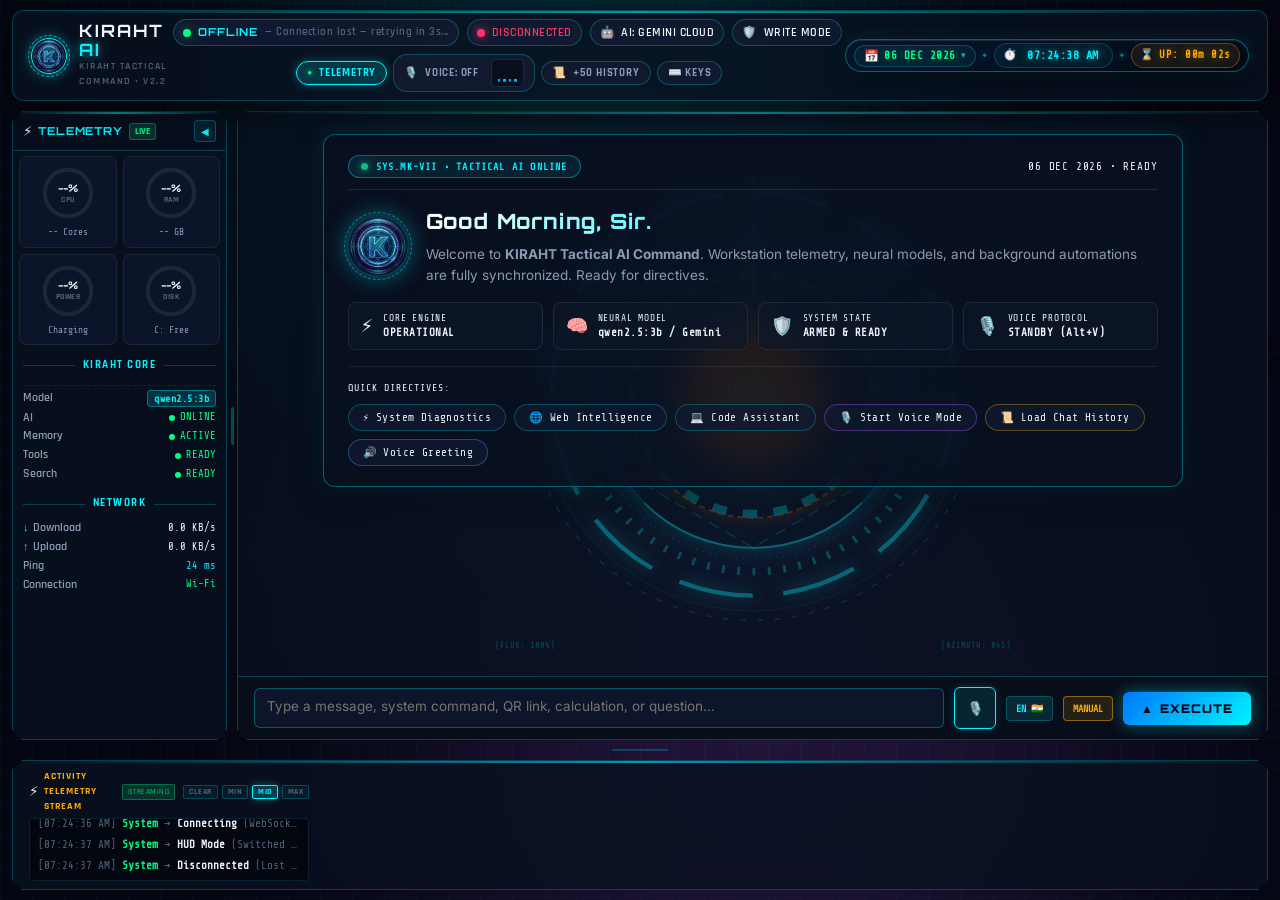
==== commit abd4b44a: "fix(core): enhance is_online detection, early message saving, uvicorn reload, and watchdog resilienc" ====
--- a/static/index.html
+++ b/static/index.html
@@ -743,6 +743,6 @@
     </div>
   </div>
 
-  <script src="/static/js/hud.js?v=4.0"></script>
+  <script src="/static/js/hud.js?v=5.0"></script>
 </body>
 </html>
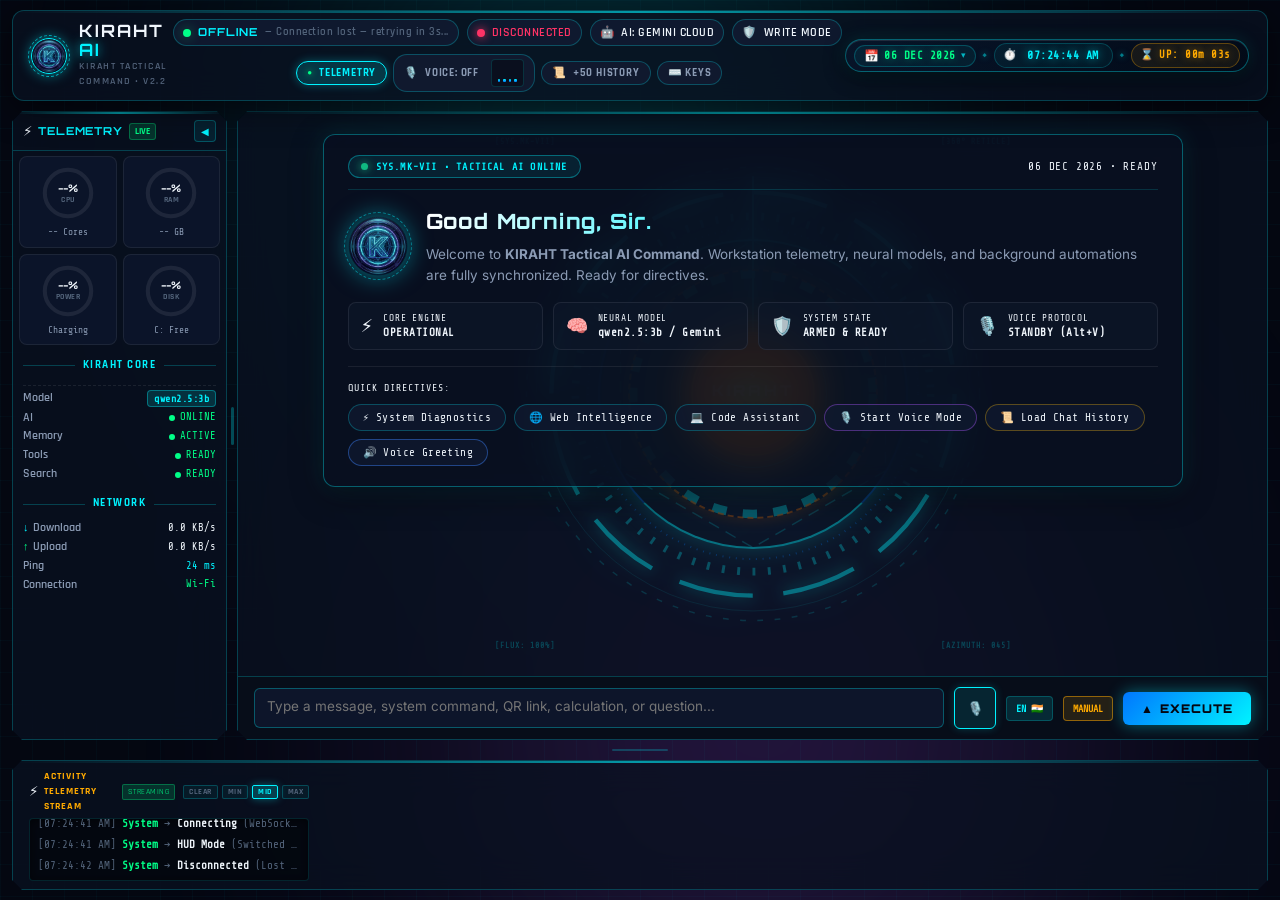
==== commit 1858e1a7: "feat(ui): sequence startup boot - arc reactor showcase first before welcome card appears" ====
--- a/static/index.html
+++ b/static/index.html
@@ -7,7 +7,7 @@
   <link rel="preconnect" href="https://fonts.googleapis.com">
   <link rel="preconnect" href="https://fonts.gstatic.com" crossorigin>
   <link href="https://fonts.googleapis.com/css2?family=Orbitron:wght@500;700;900&family=Rajdhani:wght@500;600;700&family=Inter:wght@300;400;500;600&family=Share+Tech+Mono&display=swap" rel="stylesheet">
-  <link rel="stylesheet" href="/static/css/hud.css?v=4.0">
+  <link rel="stylesheet" href="/static/css/hud.css?v=5.1">
   <link rel="icon" type="image/png" href="/static/img/kiraht_ai_logo.png?v=4.0">
   <link rel="preload" as="image" href="/static/img/user_avatar.jpg">
 </head>
@@ -395,8 +395,8 @@
 
           <!-- Foreground Chat Messages (Floats over the Core with Glass Backing) -->
           <div class="chat-viewport" id="chat-viewport">
-            <!-- Tactical Holographic Welcome Hero Container -->
-            <div class="tactical-welcome-hero" id="tactical-welcome-hero">
+            <!-- Tactical Holographic Welcome Hero Container (Sequenced after Arc Reactor spin-in) -->
+            <div class="tactical-welcome-hero delayed-boot" id="tactical-welcome-hero">
               <!-- Header with Tactical System Badge & Time -->
               <div class="welcome-header">
                 <div class="welcome-badge">
@@ -743,6 +743,6 @@
     </div>
   </div>
 
-  <script src="/static/js/hud.js?v=5.0"></script>
+  <script src="/static/js/hud.js?v=5.1"></script>
 </body>
 </html>
--- a/static/css/hud.css
+++ b/static/css/hud.css
@@ -1484,7 +1484,7 @@
 
 /* Boot-Up Spin-in Animation ("open pannumbothu suthitu var amaari") */
 .kiraht-reactor-core.boot-spin-in {
-  animation: arc-boot-spin 1.8s cubic-bezier(0.12, 0.9, 0.25, 1) forwards;
+  animation: arc-boot-spin 1.85s cubic-bezier(0.12, 0.9, 0.25, 1) forwards;
 }
 
 @keyframes arc-boot-spin {
@@ -1493,19 +1493,24 @@
     opacity: 0;
     filter: brightness(4) blur(10px) drop-shadow(0 0 60px #00f3ff);
   }
-  65% {
-    transform: translate(-50%, -50%) scale(1.15) rotate(35deg);
-    opacity: 0.9;
-    filter: brightness(2) blur(0px) drop-shadow(0 0 40px #00f3ff);
-  }
-  85% {
-    transform: translate(-50%, -50%) scale(0.96) rotate(-8deg);
-    opacity: 0.65;
-    filter: brightness(1.2);
+  55% {
+    transform: translate(-50%, -50%) scale(1.15) rotate(45deg);
+    opacity: 1;
+    filter: brightness(2.2) blur(0px) drop-shadow(0 0 55px #00f3ff);
+  }
+  78% {
+    transform: translate(-50%, -50%) scale(0.98) rotate(-10deg);
+    opacity: 0.88;
+    filter: brightness(1.4) drop-shadow(0 0 35px rgba(0, 243, 255, 0.7));
+  }
+  92% {
+    transform: translate(-50%, -50%) scale(1.01) rotate(2deg);
+    opacity: 0.8;
+    filter: brightness(1.2) drop-shadow(0 0 30px rgba(0, 243, 255, 0.6));
   }
   100% {
     transform: translate(-50%, -50%) scale(1) rotate(0deg);
-    opacity: 0.38;
+    opacity: 0.42;
     filter: brightness(1) drop-shadow(0 0 25px rgba(0, 243, 255, 0.45));
   }
 }
@@ -1958,15 +1963,51 @@
 }
 
 .tactical-welcome-hero.fade-out {
-  opacity: 0;
-  transform: translateY(-16px) scale(0.96);
-  pointer-events: none;
+  opacity: 0 !important;
+  transform: translateY(-16px) scale(0.96) !important;
+  pointer-events: none !important;
   max-height: 0;
   padding-top: 0;
   padding-bottom: 0;
   margin-top: 0;
   margin-bottom: 0;
   border-color: transparent;
+  animation: none !important;
+}
+
+/* Delayed Boot Sequence: Arc Reactor has center stage during startup spin-in (~1.85s),
+   then Tactical Welcome Hero smoothly glides and fades into view */
+.tactical-welcome-hero.delayed-boot {
+  opacity: 0;
+  visibility: hidden;
+  pointer-events: none;
+  animation: welcome-delayed-boot-in 0.85s cubic-bezier(0.16, 1, 0.3, 1) 1.85s forwards;
+}
+
+@keyframes welcome-delayed-boot-in {
+  0% {
+    opacity: 0;
+    visibility: visible;
+    transform: translateY(26px) scale(0.96);
+    filter: blur(6px) brightness(1.6);
+    pointer-events: none;
+  }
+  1% {
+    opacity: 0.05;
+    visibility: visible;
+  }
+  60% {
+    opacity: 0.95;
+    transform: translateY(-2px) scale(1.008);
+    filter: blur(0px) brightness(1.15);
+  }
+  100% {
+    opacity: 1;
+    visibility: visible;
+    transform: translateY(0) scale(1);
+    filter: brightness(1);
+    pointer-events: auto;
+  }
 }
 
 /* Cyber Scanning Light Bar */
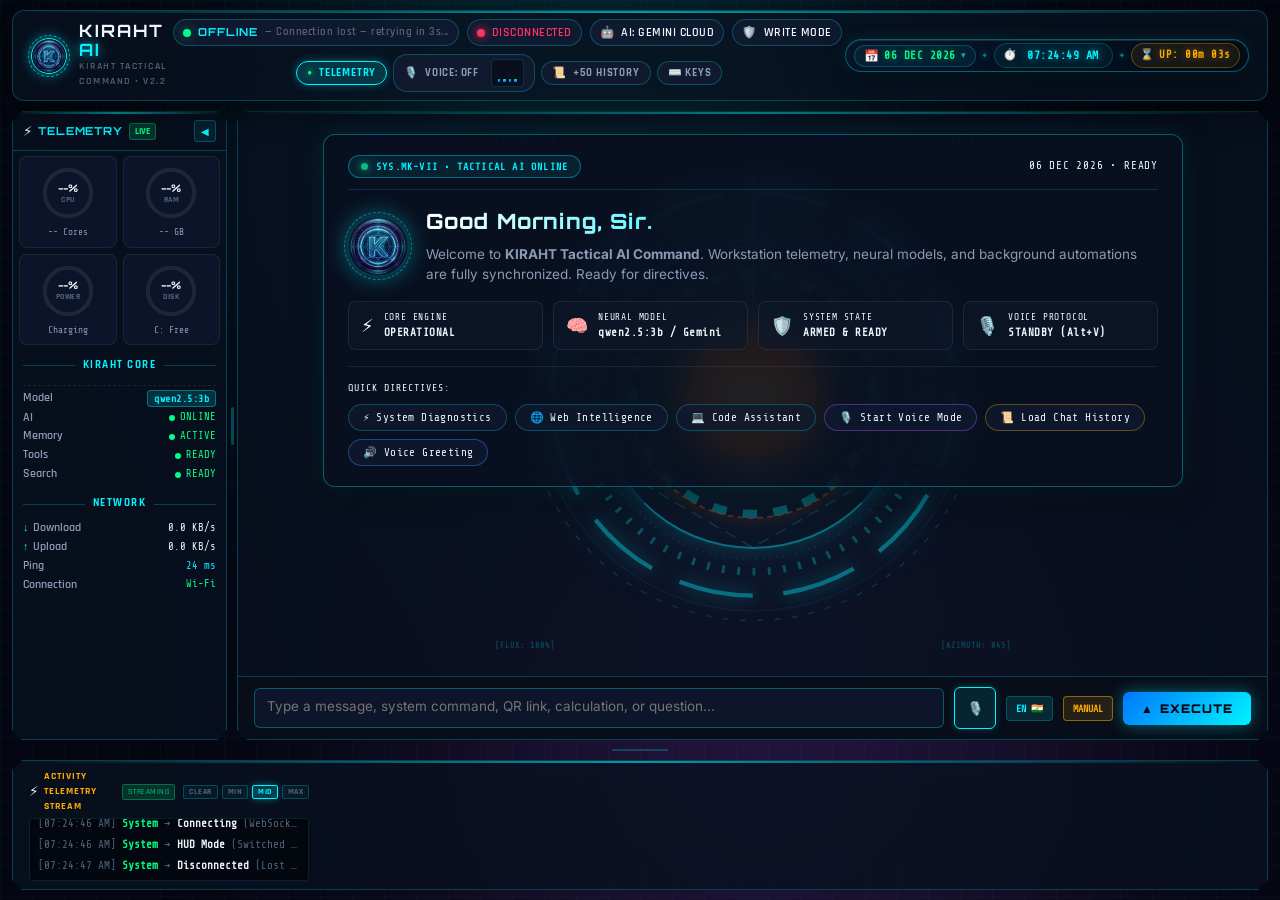
==== commit fb50be8a: "chore(rules): mandate always git push on completion and record v2.7.2 fixes" ====
--- a/static/index.html
+++ b/static/index.html
@@ -7,9 +7,17 @@
   <link rel="preconnect" href="https://fonts.googleapis.com">
   <link rel="preconnect" href="https://fonts.gstatic.com" crossorigin>
   <link href="https://fonts.googleapis.com/css2?family=Orbitron:wght@500;700;900&family=Rajdhani:wght@500;600;700&family=Inter:wght@300;400;500;600&family=Share+Tech+Mono&display=swap" rel="stylesheet">
-  <link rel="stylesheet" href="/static/css/hud.css?v=5.1">
+  <link rel="stylesheet" href="/static/css/hud.css?v=5.2">
   <link rel="icon" type="image/png" href="/static/img/kiraht_ai_logo.png?v=4.0">
   <link rel="preload" as="image" href="/static/img/user_avatar.jpg">
+  <style>
+    /* Critical early style to prevent any initial render flash before CSS evaluation */
+    #tactical-welcome-hero.delayed-boot {
+      opacity: 0;
+      visibility: hidden;
+      pointer-events: none;
+    }
+  </style>
 </head>
 <body class="cyber-hud">
   <!-- Futuristic Tactical Background -->
@@ -743,6 +751,6 @@
     </div>
   </div>
 
-  <script src="/static/js/hud.js?v=5.1"></script>
+  <script src="/static/js/hud.js?v=5.2"></script>
 </body>
 </html>
--- a/static/css/hud.css
+++ b/static/css/hud.css
@@ -1956,7 +1956,9 @@
   box-shadow: 0 8px 32px rgba(0, 0, 0, 0.45), 0 0 24px rgba(0, 243, 255, 0.12);
   backdrop-filter: blur(16px);
   -webkit-backdrop-filter: blur(16px);
-  animation: welcome-boot-in 0.75s cubic-bezier(0.16, 1, 0.3, 1) forwards;
+  opacity: 1;
+  visibility: visible;
+  transform: none;
   transition: opacity 0.32s ease, transform 0.32s ease, max-height 0.32s ease, margin 0.32s ease;
   overflow: hidden;
   user-select: text;
@@ -1975,37 +1977,49 @@
   animation: none !important;
 }
 
+/* Instant Boot Animation: used when dynamically re-rendering (e.g., chat clear) */
+.tactical-welcome-hero.instant-boot {
+  animation: welcome-boot-in 0.65s cubic-bezier(0.16, 1, 0.3, 1) forwards;
+}
+
 /* Delayed Boot Sequence: Arc Reactor has center stage during startup spin-in (~1.85s),
    then Tactical Welcome Hero smoothly glides and fades into view */
 .tactical-welcome-hero.delayed-boot {
   opacity: 0;
   visibility: hidden;
   pointer-events: none;
-  animation: welcome-delayed-boot-in 0.85s cubic-bezier(0.16, 1, 0.3, 1) 1.85s forwards;
+  animation: welcome-delayed-boot-in 0.85s cubic-bezier(0.16, 1, 0.3, 1) 1.85s both;
+  will-change: opacity, transform;
+}
+
+/* Settled state once boot sequence completes - prevents any glitch or animation re-trigger */
+.tactical-welcome-hero.boot-complete {
+  opacity: 1 !important;
+  visibility: visible !important;
+  transform: translateY(0) scale(1) !important;
+  pointer-events: auto !important;
+  animation: none !important;
 }
 
 @keyframes welcome-delayed-boot-in {
   0% {
     opacity: 0;
     visibility: visible;
-    transform: translateY(26px) scale(0.96);
-    filter: blur(6px) brightness(1.6);
+    transform: translateY(22px);
     pointer-events: none;
   }
   1% {
     opacity: 0.05;
     visibility: visible;
   }
-  60% {
+  75% {
     opacity: 0.95;
-    transform: translateY(-2px) scale(1.008);
-    filter: blur(0px) brightness(1.15);
+    transform: translateY(-1px);
   }
   100% {
     opacity: 1;
     visibility: visible;
-    transform: translateY(0) scale(1);
-    filter: brightness(1);
+    transform: translateY(0);
     pointer-events: auto;
   }
 }
@@ -2032,17 +2046,15 @@
 @keyframes welcome-boot-in {
   0% {
     opacity: 0;
-    transform: translateY(18px) scale(0.97);
-    filter: blur(4px) brightness(1.6);
-  }
-  60% {
-    transform: translateY(-2px) scale(1.008);
-    filter: blur(0px) brightness(1.15);
+    transform: translateY(16px);
+  }
+  75% {
+    opacity: 0.95;
+    transform: translateY(-1px);
   }
   100% {
     opacity: 1;
-    transform: translateY(0) scale(1);
-    filter: brightness(1);
+    transform: translateY(0);
   }
 }
 
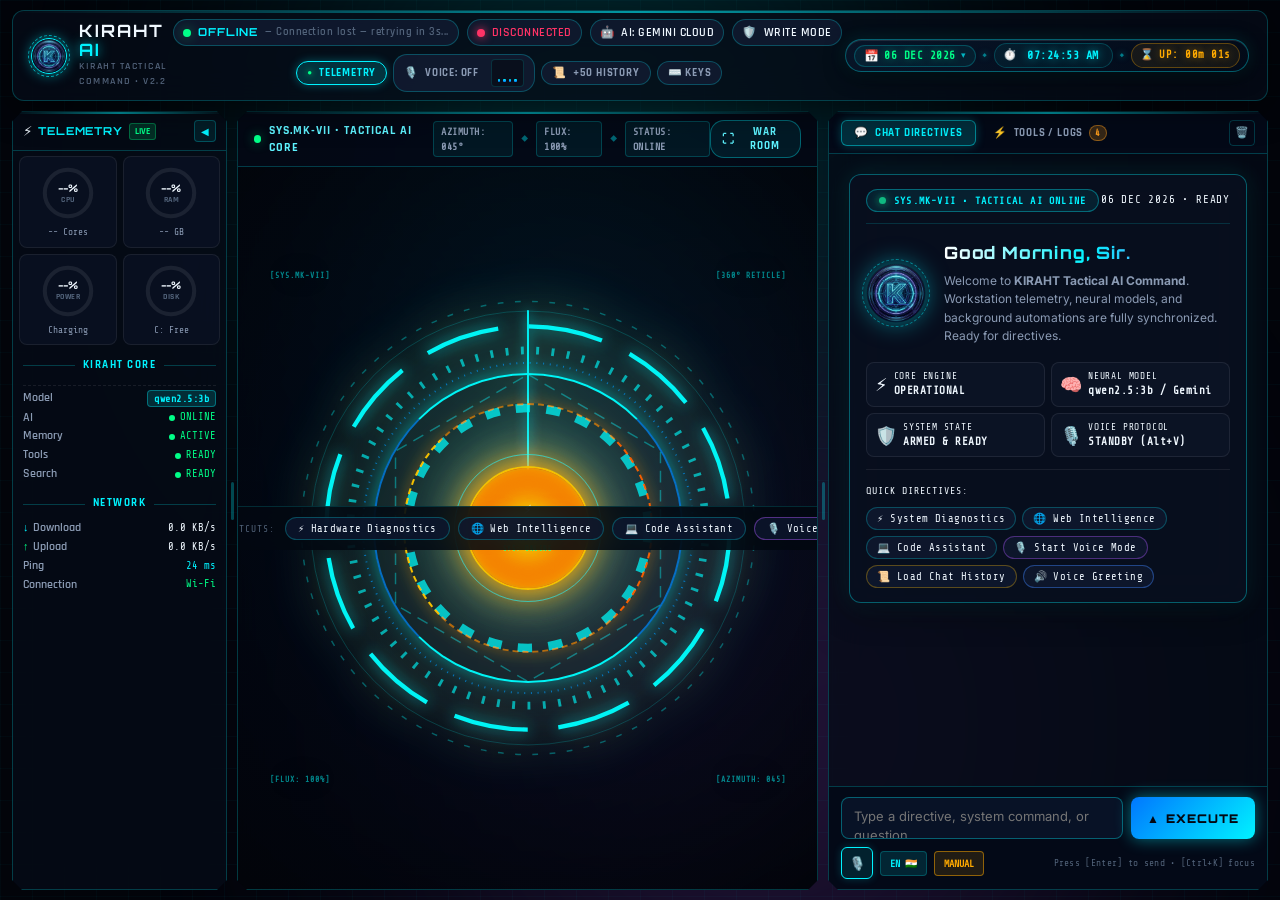
==== commit 304c9068: "feat(hud): implement jarvis 3-zone layout with center 3d arc reactor and right chat terminal" ====
--- a/static/index.html
+++ b/static/index.html
@@ -7,7 +7,7 @@
   <link rel="preconnect" href="https://fonts.googleapis.com">
   <link rel="preconnect" href="https://fonts.gstatic.com" crossorigin>
   <link href="https://fonts.googleapis.com/css2?family=Orbitron:wght@500;700;900&family=Rajdhani:wght@500;600;700&family=Inter:wght@300;400;500;600&family=Share+Tech+Mono&display=swap" rel="stylesheet">
-  <link rel="stylesheet" href="/static/css/hud.css?v=5.2">
+  <link rel="stylesheet" href="/static/css/hud.css?v=5.3">
   <link rel="icon" type="image/png" href="/static/img/kiraht_ai_logo.png?v=4.0">
   <link rel="preload" as="image" href="/static/img/user_avatar.jpg">
   <style>
@@ -323,12 +323,33 @@
         <div class="resizer-bar"></div>
       </div>
 
-      <!-- CENTER: PRIMARY CHAT HERO (FULL HEIGHT, CLEANED) -->
-      <section class="panel center-panel tactical-frame" id="center-panel">
-        <!-- Chat Viewport Wrapper -->
-        <div class="chat-viewport-wrapper">
+      <!-- CENTER: PURE 3D ARC REACTOR HOLOGRAPHIC HERO STAGE (UNOBSTRUCTED) -->
+      <section class="panel center-panel arc-reactor-stage tactical-frame" id="center-panel">
+        <!-- Center Stage Top Tactical Bar -->
+        <div class="reactor-stage-header">
+          <div class="stage-header-left">
+            <span class="stage-pulse-dot"></span>
+            <span class="stage-badge-text">SYS.MK-VII • TACTICAL AI CORE</span>
+          </div>
+          <div class="stage-header-center">
+            <span class="stage-coord-tag" id="stage-azimuth-tag">AZIMUTH: 045°</span>
+            <span class="stage-coord-dot">◆</span>
+            <span class="stage-coord-tag text-cyan" id="stage-flux-tag">FLUX: 100%</span>
+            <span class="stage-coord-dot">◆</span>
+            <span class="stage-coord-tag text-green" id="stage-state-tag">STATUS: ONLINE</span>
+          </div>
+          <div class="stage-header-right">
+            <button id="btn-war-room-fullscreen" class="stage-action-btn" title="Toggle War Room Fullscreen Mode (F11)">
+              <span class="stage-btn-icon">⛶</span>
+              <span class="stage-btn-text" id="war-room-btn-text">WAR ROOM</span>
+            </button>
+          </div>
+        </div>
+
+        <!-- Central Stage Wrapper -->
+        <div class="chat-viewport-wrapper reactor-stage-canvas">
           <!-- ==================== 3D RUNNING / ROLLING KIRAHT ARC REACTOR ==================== -->
-          <div class="kiraht-reactor-core boot-spin-in" id="reactor-core">
+          <div class="kiraht-reactor-core boot-spin-in" id="reactor-core" title="Click Epicenter to Toggle Voice Recognition">
             <!-- Outer HUD Reticle Coordinates & Brackets -->
             <div class="reactor-hud-brackets">
               <span class="hud-tag top-left">[SYS.MK-VII]</span>
@@ -337,14 +358,14 @@
               <span class="hud-tag btm-right">[AZIMUTH: 045]</span>
             </div>
 
-            <!-- Authentic SVG Holographic Concentric Rings -->
+            <!-- Authentic SVG Holographic Concentric Rings (Cyan + Golden Amber Coils) -->
             <svg class="reactor-svg-rings" viewBox="0 0 500 500">
               <defs>
                 <radialGradient id="reactor-core-glow" cx="50%" cy="50%" r="50%">
-                  <stop offset="0%" stop-color="#ff7700" stop-opacity="0.95" />
-                  <stop offset="25%" stop-color="#ffaa00" stop-opacity="0.65" />
-                  <stop offset="55%" stop-color="#0088ff" stop-opacity="0.35" />
-                  <stop offset="80%" stop-color="#0044aa" stop-opacity="0.12" />
+                  <stop offset="0%" stop-color="#ffaa00" stop-opacity="0.95" />
+                  <stop offset="25%" stop-color="#ff7700" stop-opacity="0.7" />
+                  <stop offset="55%" stop-color="#00f3ff" stop-opacity="0.45" />
+                  <stop offset="80%" stop-color="#0066cc" stop-opacity="0.18" />
                   <stop offset="100%" stop-color="#000000" stop-opacity="0" />
                 </radialGradient>
                 <filter id="glow-cyan" x="-20%" y="-20%" width="140%" height="140%">
@@ -367,7 +388,7 @@
               <circle cx="250" cy="250" r="185" class="svg-ring ring-radar-ticks" />
               <circle cx="250" cy="250" r="172" class="svg-ring ring-hash-marks" />
 
-              <!-- Layer 4: Geometric Hexagonal Circuit Ring -->
+              <!-- Layer 4: Geometric Hexagonal Induction Circuit (Solar Amber) -->
               <polygon points="250,90 388,170 388,330 250,410 112,330 112,170" class="svg-poly ring-hex-circuit" />
 
               <!-- Layer 5: High-Speed Inner Turbine Teeth -->
@@ -383,8 +404,8 @@
               <div class="gyro-ring gyro-ring-inner"></div>
             </div>
 
-            <!-- Central Arc Reactor Epicenter (Audio Reactive Core) -->
-            <div class="reactor-epicenter" id="reactor-epicenter">
+            <!-- Central Arc Reactor Epicenter (Click to Toggle Voice Recognition) -->
+            <div class="reactor-epicenter" id="reactor-epicenter" role="button" tabindex="0" title="Click to engage Voice Mode (Alt+V)">
               <div class="epicenter-voice-waves" id="epicenter-voice-waves">
                 <div class="voice-wave-ring wave-1"></div>
                 <div class="voice-wave-ring wave-2"></div>
@@ -401,96 +422,24 @@
             </div>
           </div>
 
-          <!-- Foreground Chat Messages (Floats over the Core with Glass Backing) -->
-          <div class="chat-viewport" id="chat-viewport">
-            <!-- Tactical Holographic Welcome Hero Container (Sequenced after Arc Reactor spin-in) -->
-            <div class="tactical-welcome-hero delayed-boot" id="tactical-welcome-hero">
-              <!-- Header with Tactical System Badge & Time -->
-              <div class="welcome-header">
-                <div class="welcome-badge">
-                  <span class="welcome-pulse-dot"></span>
-                  <span class="welcome-badge-text">SYS.MK-VII • TACTICAL AI ONLINE</span>
-                </div>
-                <div class="welcome-time-tag" id="welcome-live-date">TACTICAL HUD OPERATIONAL</div>
-              </div>
-
-              <!-- Main Hero Greeting -->
-              <div class="welcome-main">
-                <div class="welcome-avatar-wrap">
-                  <img src="/static/img/kiraht_ai_logo.png?v=4.0" class="welcome-avatar-img" alt="KIRAHT Core">
-                  <div class="welcome-avatar-glow"></div>
-                </div>
-                <div class="welcome-intro">
-                  <h2 class="welcome-title" id="welcome-greeting-title">Good Evening, Sir.</h2>
-                  <p class="welcome-desc">
-                    Welcome to <strong class="text-cyan">KIRAHT Tactical AI Command</strong>. Workstation telemetry, neural models, and background automations are fully synchronized. Ready for directives.
-                  </p>
-                </div>
-              </div>
-
-              <!-- Readiness Telemetry Micro-Cards -->
-              <div class="welcome-readiness-grid">
-                <div class="readiness-card">
-                  <span class="readiness-icon">⚡</span>
-                  <div class="readiness-info">
-                    <span class="readiness-label">Core Engine</span>
-                    <span class="readiness-val text-green">OPERATIONAL</span>
-                  </div>
-                </div>
-                <div class="readiness-card">
-                  <span class="readiness-icon">🧠</span>
-                  <div class="readiness-info">
-                    <span class="readiness-label">Neural Model</span>
-                    <span class="readiness-val text-cyan" id="welcome-active-model">qwen2.5:3b / Gemini</span>
-                  </div>
-                </div>
-                <div class="readiness-card">
-                  <span class="readiness-icon">🛡️</span>
-                  <div class="readiness-info">
-                    <span class="readiness-label">System State</span>
-                    <span class="readiness-val text-green">ARMED &amp; READY</span>
-                  </div>
-                </div>
-                <div class="readiness-card">
-                  <span class="readiness-icon">🎙️</span>
-                  <div class="readiness-info">
-                    <span class="readiness-label">Voice Protocol</span>
-                    <span class="readiness-val text-purple">STANDBY (Alt+V)</span>
-                  </div>
-                </div>
-              </div>
-
-              <!-- Interactive Tactical Quick Launch Chips -->
-              <div class="welcome-actions-wrap">
-                <span class="welcome-actions-label">QUICK DIRECTIVES:</span>
-                <div class="welcome-chips-container">
-                  <button class="welcome-chip" type="button" data-prompt="Run full system hardware diagnostics and report status.">
-                    <span>⚡ System Diagnostics</span>
-                  </button>
-                  <button class="welcome-chip" type="button" data-prompt="Search the web for latest AI and technology news today.">
-                    <span>🌐 Web Intelligence</span>
-                  </button>
-                  <button class="welcome-chip" type="button" data-prompt="Help me review and debug the code in my current workspace.">
-                    <span>💻 Code Assistant</span>
-                  </button>
-                  <button class="welcome-chip chip-voice" type="button" id="welcome-chip-voice">
-                    <span>🎙️ Start Voice Mode</span>
-                  </button>
-                  <button class="welcome-chip chip-history" type="button" id="welcome-chip-history">
-                    <span>📜 Load Chat History</span>
-                  </button>
-                  <button class="welcome-chip chip-audio" type="button" id="welcome-chip-audio" title="Play Voice Greeting aloud">
-                    <span>🔊 Voice Greeting</span>
-                  </button>
-                </div>
-              </div>
-            </div>
-          </div>
-
-          <!-- Floating Scroll-To-Bottom Button (ChatGPT Style ↓) -->
-          <button class="chat-scroll-bottom-btn" id="btn-scroll-bottom" title="Scroll to bottom" style="display: none;">
-            <span class="scroll-arrow">↓</span>
-          </button>
+          <!-- Bottom Stage Quick Directives Bar -->
+          <div class="reactor-quick-directives">
+            <span class="directives-label">TACTICAL SHORTCUTS:</span>
+            <div class="directives-chips-row">
+              <button class="directive-chip" type="button" data-prompt="Run full system hardware diagnostics and report status.">
+                <span>⚡ Hardware Diagnostics</span>
+              </button>
+              <button class="directive-chip" type="button" data-prompt="Search the web for latest AI and technology news today.">
+                <span>🌐 Web Intelligence</span>
+              </button>
+              <button class="directive-chip" type="button" data-prompt="Help me review and debug the code in my current workspace.">
+                <span>💻 Code Assistant</span>
+              </button>
+              <button class="directive-chip chip-voice-btn" type="button" id="chip-activate-voice">
+                <span>🎙️ Voice Interface</span>
+              </button>
+            </div>
+          </div>
 
           <!-- ==================== CENTRAL VOICE INTERFACE (VOICE MODE) ==================== -->
           <div class="central-voice-interface" id="central-voice-interface" style="display:none;">
@@ -560,7 +509,7 @@
               </div>
             </div>
 
-            <!-- Dynamic Voice Live Readout Cards (Holographic user speech & KIRAHT response) -->
+            <!-- Dynamic Voice Live Readout Cards -->
             <div class="voice-live-readout" id="voice-live-readout">
               <div class="live-speech-card user-speech-card" id="user-speech-card">
                 <div class="speech-card-header">
@@ -607,66 +556,176 @@
             </div>
           </div>
         </div>
-
-        <!-- Chat Input Form (Shown in Chat Mode, hidden/minimized in Voice Mode) -->
-        <div class="chat-input-bar" id="chat-input-bar">
-          <textarea
-            id="chat-input"
-            class="chat-textarea"
-            placeholder="Type a message, system command, QR link, calculation, or question..."
-            rows="1"
-          ></textarea>
-          <button id="btn-mic" class="btn-mic" title="Voice Input / Speech Recognition (Alt+V or Click to Speak)">
-            <span class="mic-icon">🎙️</span>
-            <span class="mic-wave-pulse"></span>
-          </button>
-          <button id="btn-voice-lang-chip" class="input-ctrl-chip" title="Toggle Recognition Language: English (EN) / தமிழ் (TA)" type="button">
-            <span id="voice-lang-label">EN</span>
-          </button>
-          <button id="btn-auto-send-chip" class="input-ctrl-chip chip-off" title="Toggle Auto-Transmit: MANUAL (review text before sending, avoids classroom noise) / AUTO" type="button">
-            <span id="auto-send-label">MANUAL</span>
-          </button>
-          <button id="btn-send" class="btn-send" title="Execute Directive (Enter)">
-            <span class="send-text">EXECUTE</span>
-            <span class="send-arrow">➔</span>
-          </button>
-        </div>
       </section>
+
+      <!-- RESIZER: RIGHT SPLITTER -->
+      <div class="panel-resizer resizer-right" id="resizer-right" title="Drag to resize Chat panel (Double-click to reset)">
+        <div class="resizer-bar"></div>
+      </div>
+
+      <!-- RIGHT: DEDICATED CHAT TERMINAL & TOOLS/LOGS PANEL -->
+      <aside class="panel right-panel chat-terminal-panel tactical-frame" id="right-panel">
+        <!-- Terminal Header with Tabs (Chat & Activity Tools) -->
+        <div class="terminal-tab-header">
+          <div class="terminal-tabs-group">
+            <button class="terminal-tab-btn active" id="tab-btn-chat" title="View Conversation Stream">
+              <span class="tab-icon">💬</span>
+              <span class="tab-title">CHAT DIRECTIVES</span>
+            </button>
+            <button class="terminal-tab-btn" id="tab-btn-activity" title="View Tools & Activity Log">
+              <span class="tab-icon">⚡</span>
+              <span class="tab-title">TOOLS / LOGS</span>
+              <span class="terminal-tab-badge" id="activity-tab-badge">1</span>
+            </button>
+          </div>
+          <div class="terminal-header-actions">
+            <button class="terminal-ctrl-btn" id="btn-clear-chat" title="Clear Conversation (Alt+C)">🗑️</button>
+          </div>
+        </div>
+
+        <!-- Terminal Panes Container -->
+        <div class="terminal-panes-wrapper">
+          <!-- PANE 1: LIVE CHAT VIEWPORT & DOCKED INPUT -->
+          <div class="terminal-pane pane-chat active" id="pane-chat">
+            <!-- Foreground Chat Messages (Inside Right Panel) -->
+            <div class="chat-viewport" id="chat-viewport">
+              <!-- Tactical Holographic Welcome Hero Container -->
+              <div class="tactical-welcome-hero delayed-boot" id="tactical-welcome-hero">
+                <!-- Header with Tactical System Badge & Time -->
+                <div class="welcome-header">
+                  <div class="welcome-badge">
+                    <span class="welcome-pulse-dot"></span>
+                    <span class="welcome-badge-text">SYS.MK-VII • TACTICAL AI ONLINE</span>
+                  </div>
+                  <div class="welcome-time-tag" id="welcome-live-date">TACTICAL HUD OPERATIONAL</div>
+                </div>
+
+                <!-- Main Hero Greeting -->
+                <div class="welcome-main">
+                  <div class="welcome-avatar-wrap">
+                    <img src="/static/img/kiraht_ai_logo.png?v=4.0" class="welcome-avatar-img" alt="KIRAHT Core">
+                    <div class="welcome-avatar-glow"></div>
+                  </div>
+                  <div class="welcome-intro">
+                    <h2 class="welcome-title" id="welcome-greeting-title">Good Evening, Sir.</h2>
+                    <p class="welcome-desc">
+                      Welcome to <strong class="text-cyan">KIRAHT Tactical AI Command</strong>. Workstation telemetry, neural models, and background automations are fully synchronized. Ready for directives.
+                    </p>
+                  </div>
+                </div>
+
+                <!-- Readiness Telemetry Micro-Cards -->
+                <div class="welcome-readiness-grid">
+                  <div class="readiness-card">
+                    <span class="readiness-icon">⚡</span>
+                    <div class="readiness-info">
+                      <span class="readiness-label">Core Engine</span>
+                      <span class="readiness-val text-green">OPERATIONAL</span>
+                    </div>
+                  </div>
+                  <div class="readiness-card">
+                    <span class="readiness-icon">🧠</span>
+                    <div class="readiness-info">
+                      <span class="readiness-label">Neural Model</span>
+                      <span class="readiness-val text-cyan" id="welcome-active-model">qwen2.5:3b / Gemini</span>
+                    </div>
+                  </div>
+                  <div class="readiness-card">
+                    <span class="readiness-icon">🛡️</span>
+                    <div class="readiness-info">
+                      <span class="readiness-label">System State</span>
+                      <span class="readiness-val text-green">ARMED &amp; READY</span>
+                    </div>
+                  </div>
+                  <div class="readiness-card">
+                    <span class="readiness-icon">🎙️</span>
+                    <div class="readiness-info">
+                      <span class="readiness-label">Voice Protocol</span>
+                      <span class="readiness-val text-purple">STANDBY (Alt+V)</span>
+                    </div>
+                  </div>
+                </div>
+
+                <!-- Interactive Tactical Quick Launch Chips -->
+                <div class="welcome-actions-wrap">
+                  <span class="welcome-actions-label">QUICK DIRECTIVES:</span>
+                  <div class="welcome-chips-container">
+                    <button class="welcome-chip" type="button" data-prompt="Run full system hardware diagnostics and report status.">
+                      <span>⚡ System Diagnostics</span>
+                    </button>
+                    <button class="welcome-chip" type="button" data-prompt="Search the web for latest AI and technology news today.">
+                      <span>🌐 Web Intelligence</span>
+                    </button>
+                    <button class="welcome-chip" type="button" data-prompt="Help me review and debug the code in my current workspace.">
+                      <span>💻 Code Assistant</span>
+                    </button>
+                    <button class="welcome-chip chip-voice" type="button" id="welcome-chip-voice">
+                      <span>🎙️ Start Voice Mode</span>
+                    </button>
+                    <button class="welcome-chip chip-history" type="button" id="welcome-chip-history">
+                      <span>📜 Load Chat History</span>
+                    </button>
+                    <button class="welcome-chip chip-audio" type="button" id="welcome-chip-audio" title="Play Voice Greeting aloud">
+                      <span>🔊 Voice Greeting</span>
+                    </button>
+                  </div>
+                </div>
+              </div>
+            </div>
+
+            <!-- Floating Scroll-To-Bottom Button (ChatGPT Style ↓) -->
+            <button class="chat-scroll-bottom-btn" id="btn-scroll-bottom" title="Scroll to bottom" style="display: none;">
+              <span class="scroll-arrow">↓</span>
+            </button>
+
+            <!-- Docked Chat Input Bar (Inside Right Panel Bottom) -->
+            <div class="chat-input-bar docked-terminal-input" id="chat-input-bar">
+              <div class="input-main-wrap">
+                <textarea
+                  id="chat-input"
+                  class="chat-textarea"
+                  placeholder="Type a directive, system command, or question..."
+                  rows="1"
+                ></textarea>
+                <button id="btn-send" class="btn-send" title="Execute Directive (Enter)">
+                  <span class="send-arrow">➔</span>
+                </button>
+              </div>
+              <div class="docked-input-toolbar">
+                <button id="btn-mic" class="btn-mic" title="Voice Input / Speech Recognition (Alt+V or Click to Speak)">
+                  <span class="mic-icon">🎙️</span>
+                  <span class="mic-wave-pulse"></span>
+                </button>
+                <button id="btn-voice-lang-chip" class="input-ctrl-chip" title="Toggle Recognition Language: English (EN) / தமிழ் (TA)" type="button">
+                  <span id="voice-lang-label">EN</span>
+                </button>
+                <button id="btn-auto-send-chip" class="input-ctrl-chip chip-off" title="Toggle Auto-Transmit: MANUAL / AUTO" type="button">
+                  <span id="auto-send-label">MANUAL</span>
+                </button>
+                <span class="toolbar-hint">Press [Enter] to send • [Ctrl+K] focus</span>
+              </div>
+            </div>
+          </div>
+
+          <!-- PANE 2: TOOLS & ACTIVITY LOG STREAM -->
+          <div class="terminal-pane pane-activity" id="pane-activity">
+            <div class="activity-terminal-controls">
+              <span class="activity-status-tag"><span class="live-pulse-dot">●</span> REAL-TIME EVENT STREAM</span>
+              <button id="btn-log-clear" class="log-clear-btn" title="Clear Event Log">CLEAR LOGS</button>
+            </div>
+            <div class="activity-log-stream" id="activity-log-stream">
+              <div class="activity-entry">
+                <span class="log-time">[Init]</span>
+                <span class="log-actor actor-system">System</span>
+                <span class="log-arrow">➔</span>
+                <span class="log-action">Tactical HUD Online</span>
+                <span class="log-detail">(KIRAHT 3D Arc Reactor Synchronized)</span>
+              </div>
+            </div>
+          </div>
+        </div>
+      </aside>
     </main>
-
-    <!-- RESIZER: HORIZONTAL BOTTOM SPLITTER (DRAG UP/DOWN TO RESIZE FOOTER CONSOLE) -->
-    <div class="panel-resizer resizer-bottom" id="resizer-bottom" title="Drag to resize Activity Telemetry Console (Double-click to reset)">
-      <div class="resizer-bar-horizontal"></div>
-    </div>
-
-    <!-- ==================== 3. BOTTOM HUD: ACTIVITY TELEMETRY CONSOLE ==================== -->
-    <footer class="hud-footer tactical-frame" id="hud-footer">
-      <!-- Real-Time Activity & Tool Log (Full-Width Tactical Terminal) -->
-      <div class="activity-log-bar">
-        <div class="activity-log-header">
-          <div class="activity-log-header-left">
-            <span class="activity-icon">⚡</span>
-            <span class="activity-title">ACTIVITY TELEMETRY STREAM</span>
-            <span class="log-indicator live-pulse">STREAMING</span>
-          </div>
-          <div class="activity-log-controls">
-            <button id="btn-log-clear" class="log-ctrl-btn" title="Clear Event Log">CLEAR</button>
-            <button id="btn-log-min" class="log-ctrl-btn" title="Compact View (65px)">MIN</button>
-            <button id="btn-log-mid" class="log-ctrl-btn active" title="Standard View (130px)">MID</button>
-            <button id="btn-log-max" class="log-ctrl-btn" title="Expanded Terminal (240px)">MAX</button>
-          </div>
-        </div>
-        <div class="activity-log-stream" id="activity-log-stream">
-          <div class="activity-entry">
-            <span class="log-time">[Init]</span>
-            <span class="log-actor actor-system">System</span>
-            <span class="log-arrow">➔</span>
-            <span class="log-action">Tactical HUD Online</span>
-            <span class="log-detail">(KIRAHT 3D Arc Reactor Synchronized)</span>
-          </div>
-        </div>
-      </div>
-    </footer>
   </div>
 
   <!-- TACTICAL KEYBOARD SHORTCUTS MODAL OVERLAY -->
@@ -751,6 +810,6 @@
     </div>
   </div>
 
-  <script src="/static/js/hud.js?v=5.2"></script>
+  <script src="/static/js/hud.js?v=5.3"></script>
 </body>
 </html>
--- a/static/css/hud.css
+++ b/static/css/hud.css
@@ -6,35 +6,40 @@
    ========================================================================== */
 
 :root {
-  --bg-primary: #040711;
-  --bg-panel: rgba(10, 17, 32, 0.78);
-  --bg-card: rgba(15, 24, 46, 0.72);
-  --bg-card-hover: rgba(22, 36, 68, 0.88);
+  --bg-primary: #02040a;
+  --bg-panel: rgba(6, 12, 24, 0.78);
+  --bg-card: rgba(10, 18, 36, 0.72);
+  --bg-card-hover: rgba(16, 28, 56, 0.88);
 
   --border-cyan: rgba(0, 243, 255, 0.22);
   --border-cyan-bright: #00f3ff;
+  --border-amber: rgba(255, 158, 27, 0.35);
+  --border-amber-bright: #ff9e1b;
   --border-blue: #0077fe;
   --border-dim: rgba(255, 255, 255, 0.07);
 
   --accent-cyan: #00f3ff;
   --accent-blue: #0088ff;
+  --accent-amber: #ff9e1b;
+  --accent-copper: #d18c2f;
   --accent-green: #00ff88;
-  --accent-amber: #ffaa00;
   --accent-purple: #a855f7;
   --accent-red: #ff3366;
 
-  --text-primary: #f0f6fc;
+  --text-primary: #f0f8ff;
   --text-secondary: #8b9bb4;
   --text-muted: #52637a;
   --text-cyan: #5ef3ff;
+  --text-amber: #ffb84d;
 
   --font-display: 'Orbitron', -apple-system, sans-serif;
   --font-header: 'Rajdhani', -apple-system, sans-serif;
   --font-body: 'Inter', system-ui, sans-serif;
   --font-mono: 'Share Tech Mono', 'JetBrains Mono', monospace;
 
-  --glow-cyan: 0 0 16px rgba(0, 243, 255, 0.4);
-  --glow-core: 0 0 35px rgba(0, 243, 255, 0.6);
+  --glow-cyan: 0 0 16px rgba(0, 243, 255, 0.45);
+  --glow-amber: 0 0 16px rgba(255, 158, 27, 0.45);
+  --glow-core: 0 0 45px rgba(0, 243, 255, 0.65), 0 0 20px rgba(255, 158, 27, 0.4);
   --glow-green: 0 0 12px rgba(0, 255, 136, 0.45);
 }
 
@@ -1005,9 +1010,10 @@
   cursor: default;
 }
 
-/* ==================== 2. MAIN HUD VIEW (TELEMETRY & EXPANDED CHAT HERO) ==================== */
+/* ==================== 2. MAIN HUD VIEW (3-ZONE TACTICAL COMMAND LAYOUT) ==================== */
 .hud-main {
   --telemetry-width: 215px;
+  --chat-panel-width: 440px;
   display: flex;
   flex-direction: row;
   align-items: stretch;
@@ -1016,6 +1022,23 @@
   min-height: 0;
   position: relative;
   overflow: hidden;
+}
+
+/* War Room Fullscreen Mode (Center Arc Reactor Hero Expands 100%) */
+.hud-main.war-room-fullscreen .left-panel,
+.hud-main.war-room-fullscreen .resizer-left,
+.hud-main.war-room-fullscreen .resizer-right,
+.hud-main.war-room-fullscreen .right-panel {
+  display: none !important;
+}
+
+.hud-main.war-room-fullscreen .center-panel {
+  flex: 1 1 100% !important;
+  border-radius: 12px;
+}
+
+.hud-main.war-room-fullscreen .kiraht-reactor-core {
+  transform: translate(-50%, -50%) scale(1.32) !important;
 }
 
 .compact-header {
@@ -1378,7 +1401,7 @@
   display: block;
 }
 
-/* ==================== CENTER: PRIMARY CHAT HERO ==================== */
+/* ==================== CENTER: PURE 3D ARC REACTOR HERO STAGE ==================== */
 .center-panel {
   flex: 1 1 0%;
   min-width: 280px;
@@ -1386,6 +1409,183 @@
   flex-direction: column;
   overflow: hidden;
   position: relative;
+}
+
+.center-panel.arc-reactor-stage {
+  background: radial-gradient(circle at center, rgba(0, 243, 255, 0.04) 0%, rgba(2, 8, 20, 0.72) 50%, rgba(2, 4, 10, 0.98) 100%);
+  border: 1px solid var(--border-cyan);
+}
+
+.reactor-stage-header {
+  display: flex;
+  align-items: center;
+  justify-content: space-between;
+  padding: 8px 16px;
+  border-bottom: 1px solid var(--border-cyan);
+  background: rgba(4, 10, 24, 0.78);
+  min-height: 42px;
+  flex-shrink: 0;
+}
+
+.stage-header-left {
+  display: flex;
+  align-items: center;
+  gap: 8px;
+}
+
+.stage-pulse-dot {
+  width: 8px;
+  height: 8px;
+  border-radius: 50%;
+  background: var(--accent-green);
+  box-shadow: var(--glow-green);
+  animation: pulse-green 2s infinite;
+}
+
+.stage-badge-text {
+  font-family: var(--font-header);
+  font-size: 11.5px;
+  font-weight: 700;
+  color: var(--text-cyan);
+  letter-spacing: 1px;
+}
+
+.stage-header-center {
+  display: flex;
+  align-items: center;
+  gap: 8px;
+}
+
+.stage-coord-tag {
+  font-family: var(--font-mono);
+  font-size: 10px;
+  font-weight: 700;
+  color: var(--text-secondary);
+  background: rgba(0, 243, 255, 0.06);
+  border: 1px solid rgba(0, 243, 255, 0.2);
+  border-radius: 4px;
+  padding: 2px 7px;
+  letter-spacing: 0.5px;
+}
+
+.stage-coord-dot {
+  color: rgba(0, 243, 255, 0.4);
+  font-size: 7px;
+}
+
+.stage-header-right {
+  display: flex;
+  align-items: center;
+}
+
+.stage-action-btn {
+  display: inline-flex;
+  align-items: center;
+  gap: 6px;
+  padding: 4px 11px;
+  background: rgba(0, 243, 255, 0.08);
+  border: 1px solid rgba(0, 243, 255, 0.35);
+  border-radius: 14px;
+  color: var(--text-cyan);
+  font-family: var(--font-header);
+  font-size: 11px;
+  font-weight: 700;
+  letter-spacing: 0.8px;
+  cursor: pointer;
+  transition: all 0.2s ease;
+}
+
+.stage-action-btn:hover {
+  background: rgba(0, 243, 255, 0.22);
+  border-color: var(--accent-cyan);
+  color: #ffffff;
+  box-shadow: 0 0 12px rgba(0, 243, 255, 0.45);
+}
+
+.stage-action-btn.active {
+  background: rgba(255, 158, 27, 0.22);
+  border-color: var(--accent-amber);
+  color: var(--accent-amber);
+  box-shadow: 0 0 14px rgba(255, 158, 27, 0.5);
+}
+
+.stage-btn-icon {
+  font-size: 12px;
+}
+
+.reactor-stage-canvas {
+  flex: 1;
+  position: relative;
+  display: flex;
+  align-items: center;
+  justify-content: center;
+  overflow: hidden;
+  min-height: 0;
+}
+
+/* Reactor Quick Directives Bar (Stage Bottom) */
+.reactor-quick-directives {
+  position: relative;
+  z-index: 10;
+  display: flex;
+  align-items: center;
+  gap: 10px;
+  padding: 10px 16px;
+  border-top: 1px solid rgba(0, 243, 255, 0.15);
+  background: rgba(3, 8, 18, 0.88);
+  backdrop-filter: blur(10px);
+  -webkit-backdrop-filter: blur(10px);
+  flex-shrink: 0;
+}
+
+.directives-label {
+  font-family: var(--font-mono);
+  font-size: 9.5px;
+  letter-spacing: 1px;
+  color: var(--text-muted);
+  white-space: nowrap;
+}
+
+.directives-chips-row {
+  display: flex;
+  align-items: center;
+  flex-wrap: wrap;
+  gap: 8px;
+}
+
+.directive-chip {
+  background: rgba(14, 24, 48, 0.78);
+  border: 1px solid rgba(0, 243, 255, 0.25);
+  border-radius: 16px;
+  padding: 4px 12px;
+  color: var(--text-primary);
+  font-family: var(--font-mono);
+  font-size: 10.5px;
+  letter-spacing: 0.3px;
+  cursor: pointer;
+  transition: all 0.2s ease;
+  display: inline-flex;
+  align-items: center;
+  gap: 6px;
+  user-select: none;
+}
+
+.directive-chip:hover {
+  background: rgba(0, 243, 255, 0.2);
+  border-color: var(--accent-cyan);
+  color: #ffffff;
+  box-shadow: 0 0 10px rgba(0, 243, 255, 0.38);
+  transform: translateY(-1px);
+}
+
+.directive-chip.chip-voice-btn {
+  border-color: rgba(168, 85, 247, 0.45);
+}
+
+.directive-chip.chip-voice-btn:hover {
+  background: rgba(168, 85, 247, 0.22);
+  border-color: var(--accent-purple);
+  box-shadow: 0 0 12px rgba(168, 85, 247, 0.45);
 }
 
 .pulse-ring {
@@ -1478,8 +1678,8 @@
   height: 480px;
   pointer-events: none;
   z-index: 1;
-  opacity: 0.82;
-  transition: opacity 0.5s ease, filter 0.5s ease;
+  opacity: 0.96;
+  transition: opacity 0.5s ease, filter 0.5s ease, transform 0.35s ease;
 }
 
 /* Boot-Up Spin-in Animation ("open pannumbothu suthitu var amaari") */
@@ -1500,24 +1700,24 @@
   }
   78% {
     transform: translate(-50%, -50%) scale(0.98) rotate(-10deg);
-    opacity: 0.88;
+    opacity: 0.94;
     filter: brightness(1.4) drop-shadow(0 0 35px rgba(0, 243, 255, 0.7));
   }
   92% {
     transform: translate(-50%, -50%) scale(1.01) rotate(2deg);
-    opacity: 0.8;
+    opacity: 0.95;
     filter: brightness(1.2) drop-shadow(0 0 30px rgba(0, 243, 255, 0.6));
   }
   100% {
     transform: translate(-50%, -50%) scale(1) rotate(0deg);
-    opacity: 0.42;
-    filter: brightness(1) drop-shadow(0 0 25px rgba(0, 243, 255, 0.45));
+    opacity: 0.96;
+    filter: brightness(1.18) drop-shadow(0 0 35px rgba(0, 243, 255, 0.65)) drop-shadow(0 0 20px rgba(255, 158, 27, 0.4));
   }
 }
 
 .kiraht-reactor-core.active-pulse {
-  opacity: 0.72;
-  filter: drop-shadow(0 0 45px rgba(0, 243, 255, 0.85)) brightness(1.25);
+  opacity: 1;
+  filter: drop-shadow(0 0 55px rgba(0, 243, 255, 0.95)) drop-shadow(0 0 30px rgba(255, 158, 27, 0.6)) brightness(1.35);
 }
 
 /* Outer HUD Reticle Brackets */
@@ -1679,6 +1879,19 @@
   display: flex;
   align-items: center;
   justify-content: center;
+  pointer-events: auto !important;
+  cursor: pointer;
+  transition: transform 0.25s cubic-bezier(0.16, 1, 0.3, 1), filter 0.25s ease;
+  user-select: none;
+}
+
+.reactor-epicenter:hover {
+  transform: translate(-50%, -50%) scale(1.08);
+  filter: brightness(1.22) drop-shadow(0 0 25px rgba(0, 243, 255, 0.8));
+}
+
+.reactor-epicenter:active {
+  transform: translate(-50%, -50%) scale(0.96);
 }
 
 .epicenter-plasma-core {
@@ -2674,7 +2887,7 @@
 }
 
 
-/* Chat Input Bar */
+/* Chat Input Bar (Docked Terminal Input) */
 .chat-input-bar {
   display: flex;
   align-items: center;
@@ -2683,6 +2896,81 @@
   border-top: 1px solid var(--border-cyan);
   background: rgba(8, 14, 26, 0.95);
   z-index: 5;
+}
+
+.docked-terminal-input {
+  display: flex;
+  flex-direction: column;
+  gap: 8px;
+  padding: 10px 12px;
+  border-top: 1px solid var(--border-cyan);
+  background: rgba(4, 10, 24, 0.95);
+  backdrop-filter: blur(12px);
+  -webkit-backdrop-filter: blur(12px);
+  z-index: 5;
+  flex-shrink: 0;
+}
+
+.docked-terminal-input .input-main-wrap {
+  display: flex;
+  gap: 8px;
+  align-items: flex-end;
+  width: 100%;
+}
+
+.docked-terminal-input .chat-textarea {
+  flex: 1;
+  background: rgba(10, 20, 42, 0.85);
+  border: 1px solid rgba(0, 243, 255, 0.35);
+  border-radius: 8px;
+  padding: 9px 12px;
+  color: var(--text-primary);
+  font-family: var(--font-body);
+  font-size: 13px;
+  line-height: 1.45;
+  resize: none;
+  min-height: 42px;
+  max-height: 120px;
+  outline: none;
+  transition: border-color 0.2s ease, box-shadow 0.2s ease;
+}
+
+.docked-terminal-input .chat-textarea:focus {
+  border-color: var(--accent-cyan);
+  box-shadow: 0 0 14px rgba(0, 243, 255, 0.35);
+}
+
+.docked-terminal-input .btn-send {
+  height: 42px;
+  padding: 0 16px;
+  display: inline-flex;
+  align-items: center;
+  justify-content: center;
+  border-radius: 8px;
+  flex-shrink: 0;
+}
+
+.docked-input-toolbar {
+  display: flex;
+  align-items: center;
+  gap: 7px;
+  width: 100%;
+}
+
+.docked-input-toolbar .btn-mic {
+  width: 32px;
+  height: 32px;
+  border-radius: 6px;
+  padding: 0;
+}
+
+.docked-input-toolbar .toolbar-hint {
+  margin-left: auto;
+  font-family: var(--font-mono);
+  font-size: 9.5px;
+  color: var(--text-muted);
+  letter-spacing: 0.3px;
+  white-space: nowrap;
 }
 
 .chat-textarea {
@@ -2844,16 +3132,21 @@
   100% { height: 100%; filter: brightness(1.8); }
 }
 
-/* ==================== RIGHT: LARGE TACTICAL ACTION TILES ==================== */
+/* ==================== RIGHT: DEDICATED CHAT TERMINAL & TOOLS/LOGS ==================== */
 .right-panel {
-  width: var(--actions-width, 220px);
-  min-width: 170px;
-  max-width: 380px;
+  width: var(--chat-panel-width, 440px);
+  min-width: 320px;
+  max-width: 700px;
   flex-shrink: 0;
   display: flex;
   flex-direction: column;
   overflow: hidden;
   transition: width 0.2s ease, opacity 0.2s ease, min-width 0.2s ease;
+}
+
+.right-panel.chat-terminal-panel {
+  background: var(--bg-panel);
+  border: 1px solid var(--border-cyan);
 }
 
 .right-panel.collapsed {
@@ -2864,6 +3157,203 @@
   border: none !important;
   opacity: 0 !important;
   pointer-events: none !important;
+}
+
+/* Terminal Header & Tab Navigation */
+.terminal-tab-header {
+  display: flex;
+  align-items: center;
+  justify-content: space-between;
+  padding: 6px 12px;
+  border-bottom: 1px solid var(--border-cyan);
+  background: rgba(4, 10, 24, 0.88);
+  min-height: 42px;
+  flex-shrink: 0;
+}
+
+.terminal-tabs-group {
+  display: flex;
+  align-items: center;
+  gap: 4px;
+}
+
+.terminal-tab-btn {
+  background: transparent;
+  border: 1px solid transparent;
+  color: var(--text-secondary);
+  font-family: var(--font-header);
+  font-size: 11px;
+  font-weight: 700;
+  letter-spacing: 0.8px;
+  padding: 5px 12px;
+  border-radius: 6px;
+  cursor: pointer;
+  display: inline-flex;
+  align-items: center;
+  gap: 6px;
+  transition: all 0.2s ease;
+}
+
+.terminal-tab-btn:hover {
+  background: rgba(0, 243, 255, 0.08);
+  color: #ffffff;
+  border-color: rgba(0, 243, 255, 0.2);
+}
+
+.terminal-tab-btn.active {
+  background: rgba(0, 243, 255, 0.16);
+  color: var(--accent-cyan);
+  border-color: rgba(0, 243, 255, 0.45);
+  box-shadow: 0 0 10px rgba(0, 243, 255, 0.25);
+}
+
+.terminal-tab-badge {
+  background: rgba(255, 158, 27, 0.2);
+  color: var(--accent-amber);
+  border: 1px solid rgba(255, 158, 27, 0.45);
+  border-radius: 10px;
+  font-size: 9px;
+  font-family: var(--font-mono);
+  font-weight: 700;
+  padding: 0 5px;
+  line-height: 14px;
+}
+
+.terminal-header-actions {
+  display: flex;
+  align-items: center;
+}
+
+.terminal-ctrl-btn {
+  background: transparent;
+  border: 1px solid rgba(0, 243, 255, 0.2);
+  color: var(--text-secondary);
+  border-radius: 4px;
+  width: 26px;
+  height: 26px;
+  display: flex;
+  align-items: center;
+  justify-content: center;
+  cursor: pointer;
+  font-size: 11px;
+  transition: all 0.2s ease;
+}
+
+.terminal-ctrl-btn:hover {
+  background: rgba(255, 51, 102, 0.15);
+  border-color: var(--accent-red);
+  color: var(--accent-red);
+  box-shadow: 0 0 8px rgba(255, 51, 102, 0.35);
+}
+
+/* Terminal Panes Wrapper */
+.terminal-panes-wrapper {
+  flex: 1;
+  display: flex;
+  flex-direction: column;
+  min-height: 0;
+  overflow: hidden;
+  position: relative;
+}
+
+.terminal-pane {
+  display: none;
+  flex-direction: column;
+  width: 100%;
+  height: 100%;
+  overflow: hidden;
+  min-height: 0;
+}
+
+.terminal-pane.active {
+  display: flex;
+}
+
+.pane-chat {
+  flex: 1;
+  min-height: 0;
+}
+
+.pane-activity {
+  flex: 1;
+  min-height: 0;
+  background: rgba(2, 6, 14, 0.6);
+}
+
+.activity-terminal-controls {
+  display: flex;
+  align-items: center;
+  justify-content: space-between;
+  padding: 8px 12px;
+  border-bottom: 1px solid rgba(0, 243, 255, 0.15);
+  background: rgba(4, 10, 24, 0.7);
+  flex-shrink: 0;
+}
+
+.activity-status-tag {
+  font-family: var(--font-display);
+  font-size: 9.5px;
+  color: var(--accent-green);
+  letter-spacing: 0.8px;
+  display: flex;
+  align-items: center;
+  gap: 6px;
+}
+
+.log-clear-btn {
+  font-family: var(--font-header);
+  font-size: 10px;
+  font-weight: 700;
+  letter-spacing: 0.8px;
+  background: rgba(0, 243, 255, 0.08);
+  border: 1px solid rgba(0, 243, 255, 0.25);
+  color: var(--accent-cyan);
+  padding: 3px 8px;
+  border-radius: 4px;
+  cursor: pointer;
+  transition: all 0.2s ease;
+}
+
+.log-clear-btn:hover {
+  background: rgba(0, 243, 255, 0.22);
+  border-color: var(--accent-cyan);
+  color: #fff;
+  box-shadow: 0 0 10px rgba(0, 243, 255, 0.35);
+}
+
+/* Chat Terminal Panel Welcome Hero Responsiveness */
+.chat-terminal-panel .tactical-welcome-hero {
+  padding: 14px 16px;
+  margin: 4px 0 12px 0;
+  max-width: 100%;
+}
+
+.chat-terminal-panel .welcome-title {
+  font-size: 17px;
+}
+
+.chat-terminal-panel .welcome-desc {
+  font-size: 12px;
+}
+
+.chat-terminal-panel .welcome-readiness-grid {
+  grid-template-columns: repeat(2, 1fr);
+  gap: 6px;
+  margin-bottom: 12px;
+}
+
+.chat-terminal-panel .readiness-card {
+  padding: 6px 8px;
+  gap: 6px;
+}
+
+.chat-terminal-panel .welcome-chips-container {
+  gap: 6px;
+}
+
+.chat-terminal-panel .welcome-chip {
+  padding: 4px 10px;
+  font-size: 10.5px;
 }
 
 .action-tiles-grid {
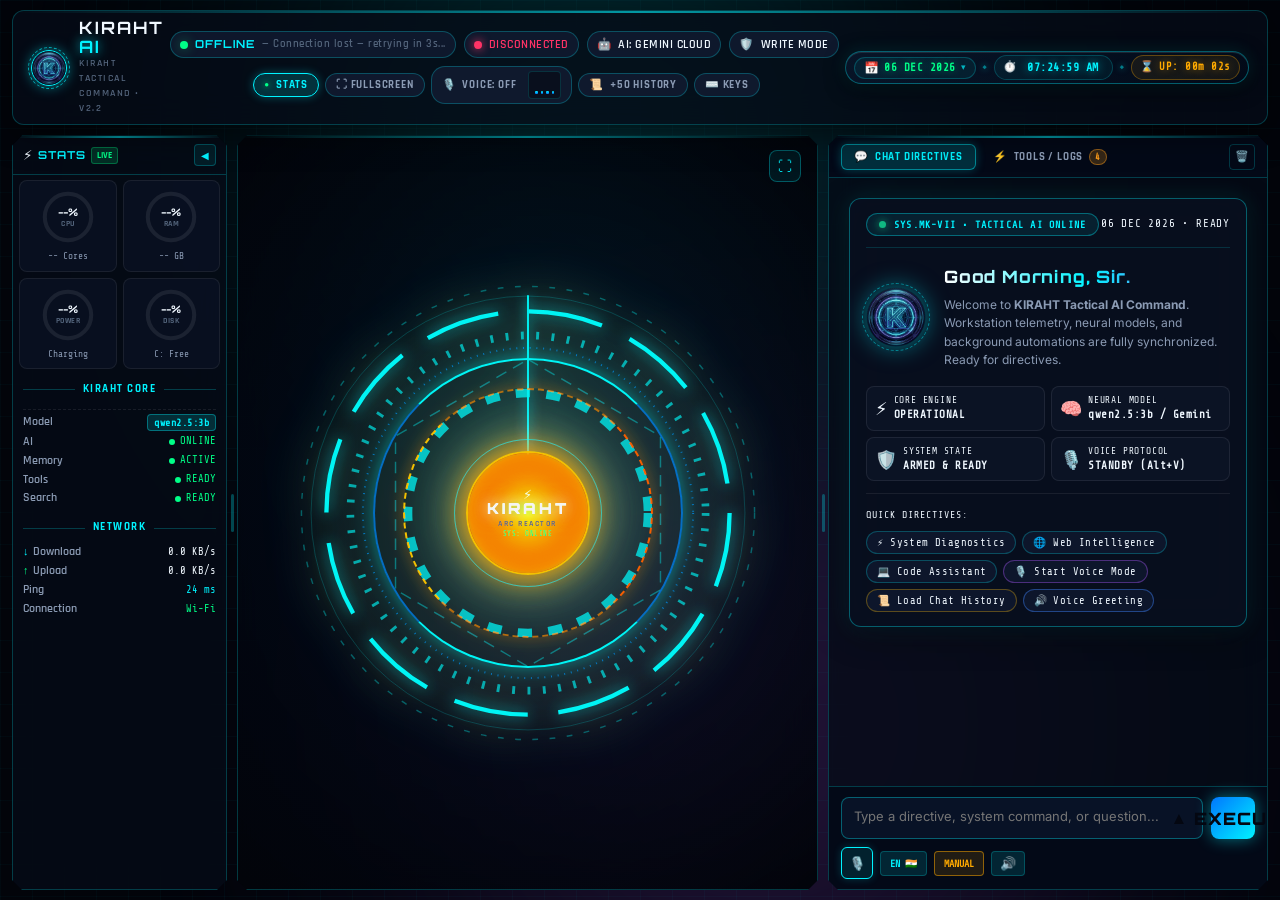
==== commit 4ff8747d: "feat(hud): minimal decluttered arc reactor stage, stats rename, and sfx toggle" ====
--- a/static/index.html
+++ b/static/index.html
@@ -7,7 +7,7 @@
   <link rel="preconnect" href="https://fonts.googleapis.com">
   <link rel="preconnect" href="https://fonts.gstatic.com" crossorigin>
   <link href="https://fonts.googleapis.com/css2?family=Orbitron:wght@500;700;900&family=Rajdhani:wght@500;600;700&family=Inter:wght@300;400;500;600&family=Share+Tech+Mono&display=swap" rel="stylesheet">
-  <link rel="stylesheet" href="/static/css/hud.css?v=5.3">
+  <link rel="stylesheet" href="/static/css/hud.css?v=5.4">
   <link rel="icon" type="image/png" href="/static/img/kiraht_ai_logo.png?v=4.0">
   <link rel="preload" as="image" href="/static/img/user_avatar.jpg">
   <style>
@@ -64,8 +64,11 @@
 
         <!-- Sidebar Quick Toggles for Half-Screen / Responsive Flexibility -->
         <div class="hud-sidebar-toggles">
-          <button id="toggle-telemetry-btn" class="hud-nav-toggle-btn active" title="Toggle Telemetry Sidebar (Alt+T)">
-            <span class="toggle-dot">●</span> TELEMETRY
+          <button id="toggle-telemetry-btn" class="hud-nav-toggle-btn active" title="Toggle Stats Sidebar (Alt+T)">
+            <span class="toggle-dot">●</span> STATS
+          </button>
+          <button id="btn-fullscreen-toggle" class="hud-nav-toggle-btn" title="Toggle Fullscreen 3D Core View (F11)">
+            ⛶ FULLSCREEN
           </button>
           <button id="btn-voice-mode" class="hud-nav-toggle-btn" title="Toggle KIRAHT Voice Mode (Alt+S)">
             <span class="mode-icon">🎙️</span> <span id="nav-voice-text">VOICE: OFF</span>
@@ -192,10 +195,10 @@
         <div class="panel-header compact-header">
           <div class="panel-header-title-wrap">
             <span class="panel-icon">⚡</span>
-            <h2 class="panel-title">TELEMETRY</h2>
+            <h2 class="panel-title">STATS</h2>
             <span class="live-pulse-badge">LIVE</span>
           </div>
-          <button class="panel-collapse-btn" id="btn-collapse-telemetry" title="Collapse Telemetry (Alt+T)">◀</button>
+          <button class="panel-collapse-btn" id="btn-collapse-telemetry" title="Collapse Stats (Alt+T)">◀</button>
         </div>
 
         <div class="telemetry-scroll-body">
@@ -325,39 +328,15 @@
 
       <!-- CENTER: PURE 3D ARC REACTOR HOLOGRAPHIC HERO STAGE (UNOBSTRUCTED) -->
       <section class="panel center-panel arc-reactor-stage tactical-frame" id="center-panel">
-        <!-- Center Stage Top Tactical Bar -->
-        <div class="reactor-stage-header">
-          <div class="stage-header-left">
-            <span class="stage-pulse-dot"></span>
-            <span class="stage-badge-text">SYS.MK-VII • TACTICAL AI CORE</span>
-          </div>
-          <div class="stage-header-center">
-            <span class="stage-coord-tag" id="stage-azimuth-tag">AZIMUTH: 045°</span>
-            <span class="stage-coord-dot">◆</span>
-            <span class="stage-coord-tag text-cyan" id="stage-flux-tag">FLUX: 100%</span>
-            <span class="stage-coord-dot">◆</span>
-            <span class="stage-coord-tag text-green" id="stage-state-tag">STATUS: ONLINE</span>
-          </div>
-          <div class="stage-header-right">
-            <button id="btn-war-room-fullscreen" class="stage-action-btn" title="Toggle War Room Fullscreen Mode (F11)">
-              <span class="stage-btn-icon">⛶</span>
-              <span class="stage-btn-text" id="war-room-btn-text">WAR ROOM</span>
-            </button>
-          </div>
-        </div>
+        <!-- Floating Minimal Fullscreen Toggle Button -->
+        <button id="btn-war-room-fullscreen" class="stage-fullscreen-fab" title="Toggle War Room Fullscreen Mode (F11)">
+          ⛶
+        </button>
 
         <!-- Central Stage Wrapper -->
         <div class="chat-viewport-wrapper reactor-stage-canvas">
           <!-- ==================== 3D RUNNING / ROLLING KIRAHT ARC REACTOR ==================== -->
           <div class="kiraht-reactor-core boot-spin-in" id="reactor-core" title="Click Epicenter to Toggle Voice Recognition">
-            <!-- Outer HUD Reticle Coordinates & Brackets -->
-            <div class="reactor-hud-brackets">
-              <span class="hud-tag top-left">[SYS.MK-VII]</span>
-              <span class="hud-tag top-right">[360° RETICLE]</span>
-              <span class="hud-tag btm-left">[FLUX: 100%]</span>
-              <span class="hud-tag btm-right">[AZIMUTH: 045]</span>
-            </div>
-
             <!-- Authentic SVG Holographic Concentric Rings (Cyan + Golden Amber Coils) -->
             <svg class="reactor-svg-rings" viewBox="0 0 500 500">
               <defs>
@@ -419,25 +398,6 @@
                 <span class="core-subtitle" id="core-subtitle">ARC REACTOR</span>
                 <span class="core-status" id="core-status-text">SYS: ONLINE</span>
               </div>
-            </div>
-          </div>
-
-          <!-- Bottom Stage Quick Directives Bar -->
-          <div class="reactor-quick-directives">
-            <span class="directives-label">TACTICAL SHORTCUTS:</span>
-            <div class="directives-chips-row">
-              <button class="directive-chip" type="button" data-prompt="Run full system hardware diagnostics and report status.">
-                <span>⚡ Hardware Diagnostics</span>
-              </button>
-              <button class="directive-chip" type="button" data-prompt="Search the web for latest AI and technology news today.">
-                <span>🌐 Web Intelligence</span>
-              </button>
-              <button class="directive-chip" type="button" data-prompt="Help me review and debug the code in my current workspace.">
-                <span>💻 Code Assistant</span>
-              </button>
-              <button class="directive-chip chip-voice-btn" type="button" id="chip-activate-voice">
-                <span>🎙️ Voice Interface</span>
-              </button>
             </div>
           </div>
 
@@ -702,7 +662,9 @@
                 <button id="btn-auto-send-chip" class="input-ctrl-chip chip-off" title="Toggle Auto-Transmit: MANUAL / AUTO" type="button">
                   <span id="auto-send-label">MANUAL</span>
                 </button>
-                <span class="toolbar-hint">Press [Enter] to send • [Ctrl+K] focus</span>
+                <button id="btn-sfx-toggle" class="input-ctrl-chip sfx-chip" title="Toggle Audio Sound Effects (🔊 / 🔇)" type="button">
+                  <span id="sfx-icon">🔊</span>
+                </button>
               </div>
             </div>
           </div>
@@ -810,6 +772,6 @@
     </div>
   </div>
 
-  <script src="/static/js/hud.js?v=5.3"></script>
+  <script src="/static/js/hud.js?v=5.4"></script>
 </body>
 </html>
--- a/static/css/hud.css
+++ b/static/css/hud.css
@@ -1416,103 +1416,43 @@
   border: 1px solid var(--border-cyan);
 }
 
-.reactor-stage-header {
-  display: flex;
-  align-items: center;
-  justify-content: space-between;
-  padding: 8px 16px;
-  border-bottom: 1px solid var(--border-cyan);
-  background: rgba(4, 10, 24, 0.78);
-  min-height: 42px;
-  flex-shrink: 0;
-}
-
-.stage-header-left {
-  display: flex;
-  align-items: center;
-  gap: 8px;
-}
-
-.stage-pulse-dot {
-  width: 8px;
-  height: 8px;
-  border-radius: 50%;
-  background: var(--accent-green);
-  box-shadow: var(--glow-green);
-  animation: pulse-green 2s infinite;
-}
-
-.stage-badge-text {
-  font-family: var(--font-header);
-  font-size: 11.5px;
-  font-weight: 700;
-  color: var(--text-cyan);
-  letter-spacing: 1px;
-}
-
-.stage-header-center {
-  display: flex;
-  align-items: center;
-  gap: 8px;
-}
-
-.stage-coord-tag {
-  font-family: var(--font-mono);
-  font-size: 10px;
-  font-weight: 700;
-  color: var(--text-secondary);
-  background: rgba(0, 243, 255, 0.06);
-  border: 1px solid rgba(0, 243, 255, 0.2);
-  border-radius: 4px;
-  padding: 2px 7px;
-  letter-spacing: 0.5px;
-}
-
-.stage-coord-dot {
-  color: rgba(0, 243, 255, 0.4);
-  font-size: 7px;
-}
-
-.stage-header-right {
-  display: flex;
-  align-items: center;
-}
-
-.stage-action-btn {
-  display: inline-flex;
-  align-items: center;
-  gap: 6px;
-  padding: 4px 11px;
+/* Floating Minimal Fullscreen Button */
+.stage-fullscreen-fab {
+  position: absolute;
+  top: 14px;
+  right: 16px;
+  width: 32px;
+  height: 32px;
+  border-radius: 8px;
   background: rgba(0, 243, 255, 0.08);
-  border: 1px solid rgba(0, 243, 255, 0.35);
-  border-radius: 14px;
-  color: var(--text-cyan);
-  font-family: var(--font-header);
-  font-size: 11px;
-  font-weight: 700;
-  letter-spacing: 0.8px;
+  border: 1px solid rgba(0, 243, 255, 0.3);
+  color: var(--accent-cyan);
+  display: flex;
+  align-items: center;
+  justify-content: center;
+  font-size: 14px;
   cursor: pointer;
+  z-index: 25;
   transition: all 0.2s ease;
-}
-
-.stage-action-btn:hover {
+  backdrop-filter: blur(8px);
+  -webkit-backdrop-filter: blur(8px);
+}
+
+.stage-fullscreen-fab:hover {
   background: rgba(0, 243, 255, 0.22);
   border-color: var(--accent-cyan);
-  color: #ffffff;
+  color: #fff;
   box-shadow: 0 0 12px rgba(0, 243, 255, 0.45);
-}
-
-.stage-action-btn.active {
-  background: rgba(255, 158, 27, 0.22);
+  transform: scale(1.08);
+}
+
+.stage-fullscreen-fab.active {
+  background: rgba(255, 158, 27, 0.25);
   border-color: var(--accent-amber);
   color: var(--accent-amber);
   box-shadow: 0 0 14px rgba(255, 158, 27, 0.5);
 }
 
-.stage-btn-icon {
-  font-size: 12px;
-}
-
 .reactor-stage-canvas {
   flex: 1;
   position: relative;
@@ -1521,71 +1461,8 @@
   justify-content: center;
   overflow: hidden;
   min-height: 0;
-}
-
-/* Reactor Quick Directives Bar (Stage Bottom) */
-.reactor-quick-directives {
-  position: relative;
-  z-index: 10;
-  display: flex;
-  align-items: center;
-  gap: 10px;
-  padding: 10px 16px;
-  border-top: 1px solid rgba(0, 243, 255, 0.15);
-  background: rgba(3, 8, 18, 0.88);
-  backdrop-filter: blur(10px);
-  -webkit-backdrop-filter: blur(10px);
-  flex-shrink: 0;
-}
-
-.directives-label {
-  font-family: var(--font-mono);
-  font-size: 9.5px;
-  letter-spacing: 1px;
-  color: var(--text-muted);
-  white-space: nowrap;
-}
-
-.directives-chips-row {
-  display: flex;
-  align-items: center;
-  flex-wrap: wrap;
-  gap: 8px;
-}
-
-.directive-chip {
-  background: rgba(14, 24, 48, 0.78);
-  border: 1px solid rgba(0, 243, 255, 0.25);
-  border-radius: 16px;
-  padding: 4px 12px;
-  color: var(--text-primary);
-  font-family: var(--font-mono);
-  font-size: 10.5px;
-  letter-spacing: 0.3px;
-  cursor: pointer;
-  transition: all 0.2s ease;
-  display: inline-flex;
-  align-items: center;
-  gap: 6px;
-  user-select: none;
-}
-
-.directive-chip:hover {
-  background: rgba(0, 243, 255, 0.2);
-  border-color: var(--accent-cyan);
-  color: #ffffff;
-  box-shadow: 0 0 10px rgba(0, 243, 255, 0.38);
-  transform: translateY(-1px);
-}
-
-.directive-chip.chip-voice-btn {
-  border-color: rgba(168, 85, 247, 0.45);
-}
-
-.directive-chip.chip-voice-btn:hover {
-  background: rgba(168, 85, 247, 0.22);
-  border-color: var(--accent-purple);
-  box-shadow: 0 0 12px rgba(168, 85, 247, 0.45);
+  width: 100%;
+  height: 100%;
 }
 
 .pulse-ring {
@@ -2941,13 +2818,27 @@
 }
 
 .docked-terminal-input .btn-send {
+  width: 44px;
   height: 42px;
-  padding: 0 16px;
+  padding: 0;
   display: inline-flex;
   align-items: center;
   justify-content: center;
   border-radius: 8px;
   flex-shrink: 0;
+  font-size: 17px;
+}
+
+.send-arrow {
+  font-size: 17px;
+  line-height: 1;
+  display: inline-block;
+  pointer-events: none;
+  transition: transform 0.2s ease;
+}
+
+.docked-terminal-input .btn-send:hover .send-arrow {
+  transform: translateX(2px);
 }
 
 .docked-input-toolbar {
@@ -2964,13 +2855,19 @@
   padding: 0;
 }
 
-.docked-input-toolbar .toolbar-hint {
-  margin-left: auto;
-  font-family: var(--font-mono);
-  font-size: 9.5px;
-  color: var(--text-muted);
-  letter-spacing: 0.3px;
-  white-space: nowrap;
+.input-ctrl-chip.sfx-chip {
+  padding: 5px 8px;
+  font-size: 13px;
+  line-height: 1;
+  display: inline-flex;
+  align-items: center;
+  justify-content: center;
+}
+
+.input-ctrl-chip.sfx-muted {
+  background: rgba(255, 75, 75, 0.15) !important;
+  border-color: rgba(255, 75, 75, 0.5) !important;
+  color: #ff6b6b !important;
 }
 
 .chat-textarea {
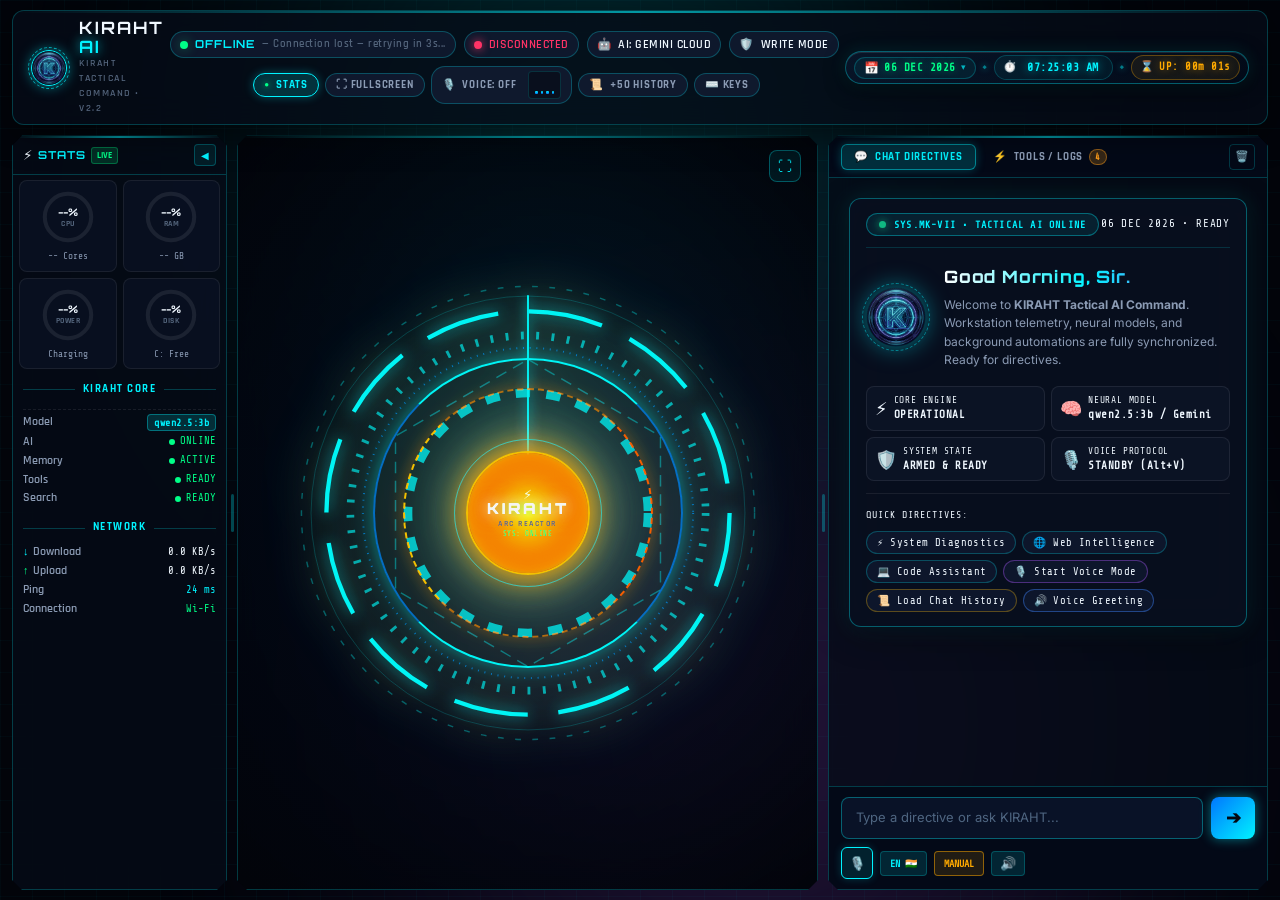
==== commit 002b275c: "feat(hud): send arrow button, true fullscreen with auto voice, textarea inner alignment, and faaah u" ====
--- a/static/index.html
+++ b/static/index.html
@@ -7,7 +7,7 @@
   <link rel="preconnect" href="https://fonts.googleapis.com">
   <link rel="preconnect" href="https://fonts.gstatic.com" crossorigin>
   <link href="https://fonts.googleapis.com/css2?family=Orbitron:wght@500;700;900&family=Rajdhani:wght@500;600;700&family=Inter:wght@300;400;500;600&family=Share+Tech+Mono&display=swap" rel="stylesheet">
-  <link rel="stylesheet" href="/static/css/hud.css?v=5.4">
+  <link rel="stylesheet" href="/static/css/hud.css?v=5.5">
   <link rel="icon" type="image/png" href="/static/img/kiraht_ai_logo.png?v=4.0">
   <link rel="preload" as="image" href="/static/img/user_avatar.jpg">
   <style>
@@ -644,10 +644,10 @@
                 <textarea
                   id="chat-input"
                   class="chat-textarea"
-                  placeholder="Type a directive, system command, or question..."
+                  placeholder="Type a directive or ask KIRAHT..."
                   rows="1"
                 ></textarea>
-                <button id="btn-send" class="btn-send" title="Execute Directive (Enter)">
+                <button id="btn-send" class="btn-send" title="Send Directive (Enter)">
                   <span class="send-arrow">➔</span>
                 </button>
               </div>
@@ -772,6 +772,6 @@
     </div>
   </div>
 
-  <script src="/static/js/hud.js?v=5.4"></script>
+  <script src="/static/js/hud.js?v=5.5"></script>
 </body>
 </html>
--- a/static/css/hud.css
+++ b/static/css/hud.css
@@ -1024,21 +1024,77 @@
   overflow: hidden;
 }
 
-/* War Room Fullscreen Mode (Center Arc Reactor Hero Expands 100%) */
-.hud-main.war-room-fullscreen .left-panel,
-.hud-main.war-room-fullscreen .resizer-left,
-.hud-main.war-room-fullscreen .resizer-right,
-.hud-main.war-room-fullscreen .right-panel {
+/* ============================================================
+   TRUE FULLSCREEN / WAR ROOM MODE (100% Immersive 3D Arc Reactor)
+   Hides header, tabs, footer, and sidebars completely. Voice is active.
+   ============================================================ */
+body.war-room-active .hud-header,
+body.war-room-active .hud-footer,
+body.war-room-active .left-panel,
+body.war-room-active .right-panel,
+body.war-room-active .panel-resizer {
   display: none !important;
 }
 
-.hud-main.war-room-fullscreen .center-panel {
+body.war-room-active .hud-container {
+  padding: 0 !important;
+  margin: 0 !important;
+  width: 100vw !important;
+  max-width: 100vw !important;
+  height: 100vh !important;
+  max-height: 100vh !important;
+  gap: 0 !important;
+  border: none !important;
+}
+
+body.war-room-active .hud-main {
+  height: 100vh !important;
+  max-height: 100vh !important;
+  border: none !important;
+  border-radius: 0 !important;
+  padding: 0 !important;
+  margin: 0 !important;
+}
+
+body.war-room-active .center-panel.arc-reactor-stage {
   flex: 1 1 100% !important;
-  border-radius: 12px;
-}
-
-.hud-main.war-room-fullscreen .kiraht-reactor-core {
-  transform: translate(-50%, -50%) scale(1.32) !important;
+  width: 100vw !important;
+  height: 100vh !important;
+  max-width: 100vw !important;
+  max-height: 100vh !important;
+  border: none !important;
+  border-radius: 0 !important;
+  background: radial-gradient(circle at center, rgba(0, 243, 255, 0.08) 0%, rgba(2, 6, 18, 0.98) 75%) !important;
+}
+
+body.war-room-active .kiraht-reactor-core {
+  transform: translate(-50%, -50%) scale(1.52) !important;
+}
+
+body.war-room-active .stage-fullscreen-fab {
+  top: 24px !important;
+  right: 28px !important;
+  width: 44px !important;
+  height: 44px !important;
+  font-size: 20px !important;
+  background: rgba(4, 10, 26, 0.85) !important;
+  border: 1px solid rgba(0, 243, 255, 0.6) !important;
+  color: var(--accent-cyan) !important;
+  border-radius: 50% !important;
+  backdrop-filter: blur(12px) !important;
+  box-shadow: 0 0 18px rgba(0, 243, 255, 0.5) !important;
+  z-index: 100 !important;
+  display: flex !important;
+  align-items: center !important;
+  justify-content: center !important;
+  cursor: pointer !important;
+  transition: all 0.25s ease !important;
+}
+
+body.war-room-active .stage-fullscreen-fab:hover {
+  background: rgba(0, 243, 255, 0.25) !important;
+  box-shadow: 0 0 28px rgba(0, 243, 255, 0.9) !important;
+  transform: scale(1.1) !important;
 }
 
 .compact-header {
@@ -2791,19 +2847,24 @@
 .docked-terminal-input .input-main-wrap {
   display: flex;
   gap: 8px;
-  align-items: flex-end;
+  align-items: center;
   width: 100%;
-}
-
-.docked-terminal-input .chat-textarea {
-  flex: 1;
-  background: rgba(10, 20, 42, 0.85);
+  box-sizing: border-box;
+}
+
+.docked-terminal-input .chat-textarea,
+.chat-textarea {
+  flex: 1 1 auto;
+  min-width: 0;
+  width: 0;
+  box-sizing: border-box;
+  background: rgba(10, 20, 42, 0.9);
   border: 1px solid rgba(0, 243, 255, 0.35);
   border-radius: 8px;
-  padding: 9px 12px;
+  padding: 10px 14px;
   color: var(--text-primary);
   font-family: var(--font-body);
-  font-size: 13px;
+  font-size: 13.5px;
   line-height: 1.45;
   resize: none;
   min-height: 42px;
@@ -2812,32 +2873,62 @@
   transition: border-color 0.2s ease, box-shadow 0.2s ease;
 }
 
-.docked-terminal-input .chat-textarea:focus {
+.docked-terminal-input .chat-textarea::placeholder,
+.chat-textarea::placeholder {
+  color: rgba(165, 205, 240, 0.45);
+  font-size: 13px;
+  font-style: normal;
+}
+
+.docked-terminal-input .chat-textarea:focus,
+.chat-textarea:focus {
   border-color: var(--accent-cyan);
   box-shadow: 0 0 14px rgba(0, 243, 255, 0.35);
 }
 
-.docked-terminal-input .btn-send {
-  width: 44px;
-  height: 42px;
-  padding: 0;
-  display: inline-flex;
-  align-items: center;
-  justify-content: center;
-  border-radius: 8px;
-  flex-shrink: 0;
-  font-size: 17px;
+.docked-terminal-input .btn-send,
+.btn-send {
+  width: 44px !important;
+  min-width: 44px !important;
+  max-width: 44px !important;
+  height: 42px !important;
+  min-height: 42px !important;
+  max-height: 42px !important;
+  padding: 0 !important;
+  margin: 0 !important;
+  border: none !important;
+  border-radius: 8px !important;
+  flex: 0 0 44px !important;
+  flex-shrink: 0 !important;
+  display: inline-flex !important;
+  align-items: center !important;
+  justify-content: center !important;
+  background: linear-gradient(135deg, #0077fe, var(--accent-cyan)) !important;
+  color: #040711 !important;
+  cursor: pointer !important;
+  box-shadow: 0 0 12px rgba(0, 243, 255, 0.45) !important;
+  transition: transform 0.2s ease, filter 0.2s ease, box-shadow 0.2s ease !important;
+}
+
+.docked-terminal-input .btn-send:hover,
+.btn-send:hover {
+  transform: translateY(-1px) scale(1.03);
+  filter: brightness(1.2);
+  box-shadow: 0 0 18px rgba(0, 243, 255, 0.75) !important;
 }
 
 .send-arrow {
-  font-size: 17px;
+  font-size: 18px;
   line-height: 1;
+  color: #040711;
+  font-weight: 900;
   display: inline-block;
   pointer-events: none;
   transition: transform 0.2s ease;
 }
 
-.docked-terminal-input .btn-send:hover .send-arrow {
+.docked-terminal-input .btn-send:hover .send-arrow,
+.btn-send:hover .send-arrow {
   transform: translateX(2px);
 }
 
@@ -2868,50 +2959,6 @@
   background: rgba(255, 75, 75, 0.15) !important;
   border-color: rgba(255, 75, 75, 0.5) !important;
   color: #ff6b6b !important;
-}
-
-.chat-textarea {
-  flex: 1;
-  background: rgba(15, 24, 46, 0.85);
-  border: 1px solid rgba(0, 243, 255, 0.3);
-  border-radius: 6px;
-  padding: 9px 12px;
-  color: var(--text-primary);
-  font-family: var(--font-body);
-  font-size: 13.5px;
-  resize: none;
-  min-height: 40px;
-  max-height: 110px;
-  outline: none;
-  transition: border-color 0.2s ease;
-}
-
-.chat-textarea:focus {
-  border-color: var(--accent-cyan);
-  box-shadow: 0 0 12px rgba(0, 243, 255, 0.3);
-}
-
-.btn-send {
-  background: linear-gradient(135deg, #0077fe, var(--accent-cyan));
-  color: #040711;
-  border: none;
-  border-radius: 6px;
-  padding: 9px 18px;
-  font-family: var(--font-display);
-  font-weight: 900;
-  font-size: 12px;
-  letter-spacing: 1px;
-  cursor: pointer;
-  display: flex;
-  align-items: center;
-  gap: 6px;
-  transition: all 0.2s ease;
-  box-shadow: var(--glow-cyan);
-}
-
-.btn-send:hover {
-  transform: translateY(-1px);
-  filter: brightness(1.2);
 }
 
 .btn-send.btn-cancel {
@@ -3754,11 +3801,11 @@
     padding: 8px 12px;
   }
   .btn-send {
-    padding: 0 12px;
-    height: 38px;
-  }
-  .send-text {
-    display: none; /* In half-screen, show just the arrow ➔ to save space */
+    width: 38px !important;
+    min-width: 38px !important;
+    height: 38px !important;
+    padding: 0 !important;
+    flex: 0 0 38px !important;
   }
   .hud-footer {
     grid-template-columns: 200px 1fr;
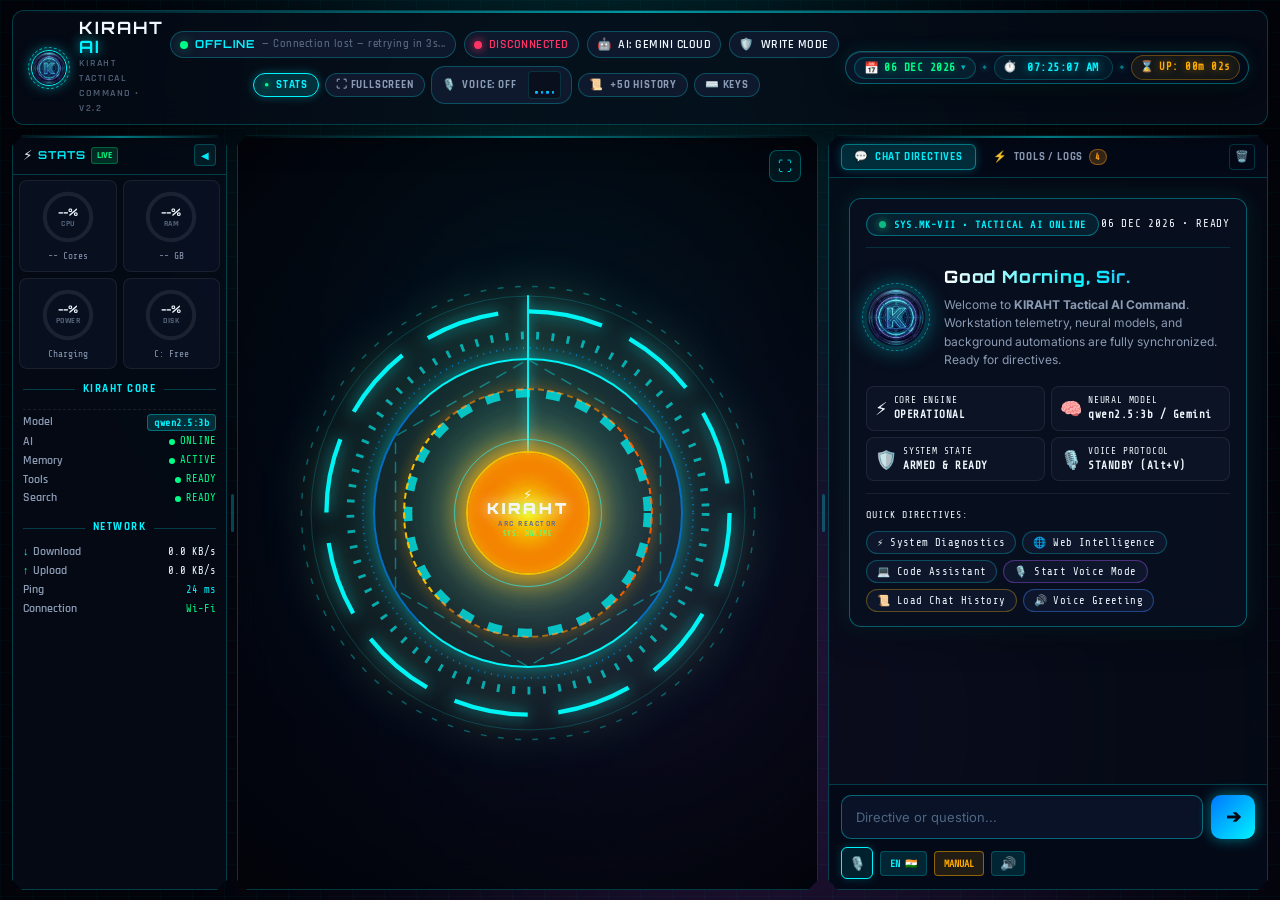
==== commit c03a0250: "feat(hud): fix scroll down arrow overlap, integrate fahhh mp3 audio, fix auto/manual voice toggle, a" ====
--- a/static/index.html
+++ b/static/index.html
@@ -7,7 +7,7 @@
   <link rel="preconnect" href="https://fonts.googleapis.com">
   <link rel="preconnect" href="https://fonts.gstatic.com" crossorigin>
   <link href="https://fonts.googleapis.com/css2?family=Orbitron:wght@500;700;900&family=Rajdhani:wght@500;600;700&family=Inter:wght@300;400;500;600&family=Share+Tech+Mono&display=swap" rel="stylesheet">
-  <link rel="stylesheet" href="/static/css/hud.css?v=5.5">
+  <link rel="stylesheet" href="/static/css/hud.css?v=5.6">
   <link rel="icon" type="image/png" href="/static/img/kiraht_ai_logo.png?v=4.0">
   <link rel="preload" as="image" href="/static/img/user_avatar.jpg">
   <style>
@@ -644,7 +644,7 @@
                 <textarea
                   id="chat-input"
                   class="chat-textarea"
-                  placeholder="Type a directive or ask KIRAHT..."
+                  placeholder="Directive or question..."
                   rows="1"
                 ></textarea>
                 <button id="btn-send" class="btn-send" title="Send Directive (Enter)">
@@ -772,6 +772,6 @@
     </div>
   </div>
 
-  <script src="/static/js/hud.js?v=5.5"></script>
+  <script src="/static/js/hud.js?v=5.6"></script>
 </body>
 </html>
--- a/static/css/hud.css
+++ b/static/css/hud.css
@@ -1561,16 +1561,16 @@
 /* Floating Scroll-To-Bottom Button (ChatGPT / Claude Style ↓ Centered) */
 .chat-scroll-bottom-btn {
   position: absolute;
-  bottom: 16px;
+  bottom: 114px;
   left: 50%;
   transform: translateX(-50%);
   width: 36px;
   height: 36px;
   border-radius: 50%;
-  background: rgba(4, 18, 42, 0.92);
-  border: 1px solid rgba(0, 243, 255, 0.4);
+  background: rgba(4, 18, 42, 0.94);
+  border: 1px solid rgba(0, 243, 255, 0.45);
   color: var(--accent-cyan);
-  box-shadow: 0 4px 16px rgba(0, 0, 0, 0.5), 0 0 10px rgba(0, 243, 255, 0.3);
+  box-shadow: 0 4px 16px rgba(0, 0, 0, 0.5), 0 0 12px rgba(0, 243, 255, 0.35);
   backdrop-filter: blur(10px);
   cursor: pointer;
   z-index: 100;
@@ -2847,7 +2847,7 @@
 .docked-terminal-input .input-main-wrap {
   display: flex;
   gap: 8px;
-  align-items: center;
+  align-items: flex-end;
   width: 100%;
   box-sizing: border-box;
 }
@@ -2859,15 +2859,16 @@
   width: 0;
   box-sizing: border-box;
   background: rgba(10, 20, 42, 0.9);
-  border: 1px solid rgba(0, 243, 255, 0.35);
-  border-radius: 8px;
-  padding: 10px 14px;
+  border: 1px solid rgba(0, 243, 255, 0.38);
+  border-radius: 10px;
+  padding: 11px 14px;
   color: var(--text-primary);
   font-family: var(--font-body);
   font-size: 13.5px;
-  line-height: 1.45;
+  line-height: 20px;
   resize: none;
-  min-height: 42px;
+  height: 44px;
+  min-height: 44px;
   max-height: 120px;
   outline: none;
   transition: border-color 0.2s ease, box-shadow 0.2s ease;
@@ -2878,6 +2879,7 @@
   color: rgba(165, 205, 240, 0.45);
   font-size: 13px;
   font-style: normal;
+  line-height: 20px;
 }
 
 .docked-terminal-input .chat-textarea:focus,
@@ -2891,13 +2893,13 @@
   width: 44px !important;
   min-width: 44px !important;
   max-width: 44px !important;
-  height: 42px !important;
-  min-height: 42px !important;
-  max-height: 42px !important;
+  height: 44px !important;
+  min-height: 44px !important;
+  max-height: 44px !important;
   padding: 0 !important;
   margin: 0 !important;
   border: none !important;
-  border-radius: 8px !important;
+  border-radius: 10px !important;
   flex: 0 0 44px !important;
   flex-shrink: 0 !important;
   display: inline-flex !important;
@@ -2906,7 +2908,7 @@
   background: linear-gradient(135deg, #0077fe, var(--accent-cyan)) !important;
   color: #040711 !important;
   cursor: pointer !important;
-  box-shadow: 0 0 12px rgba(0, 243, 255, 0.45) !important;
+  box-shadow: 0 0 14px rgba(0, 243, 255, 0.45) !important;
   transition: transform 0.2s ease, filter 0.2s ease, box-shadow 0.2s ease !important;
 }
 
